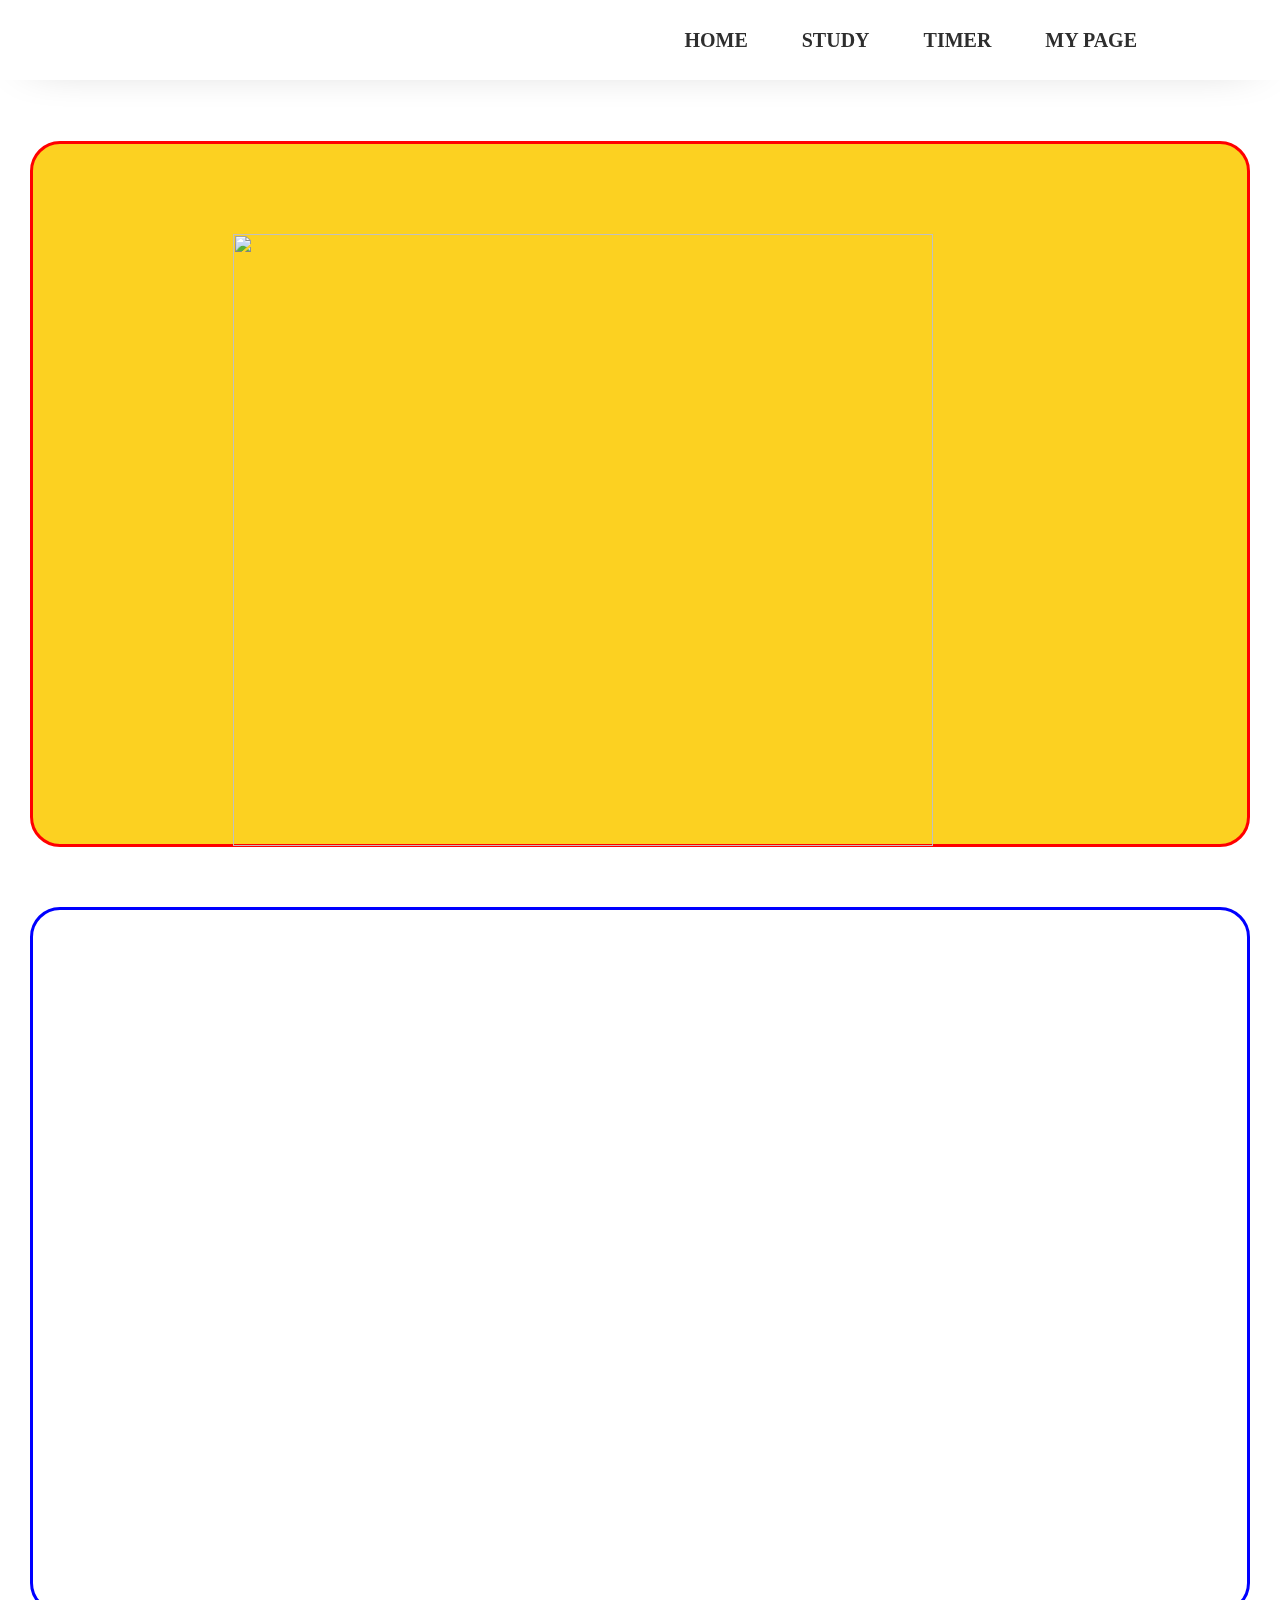
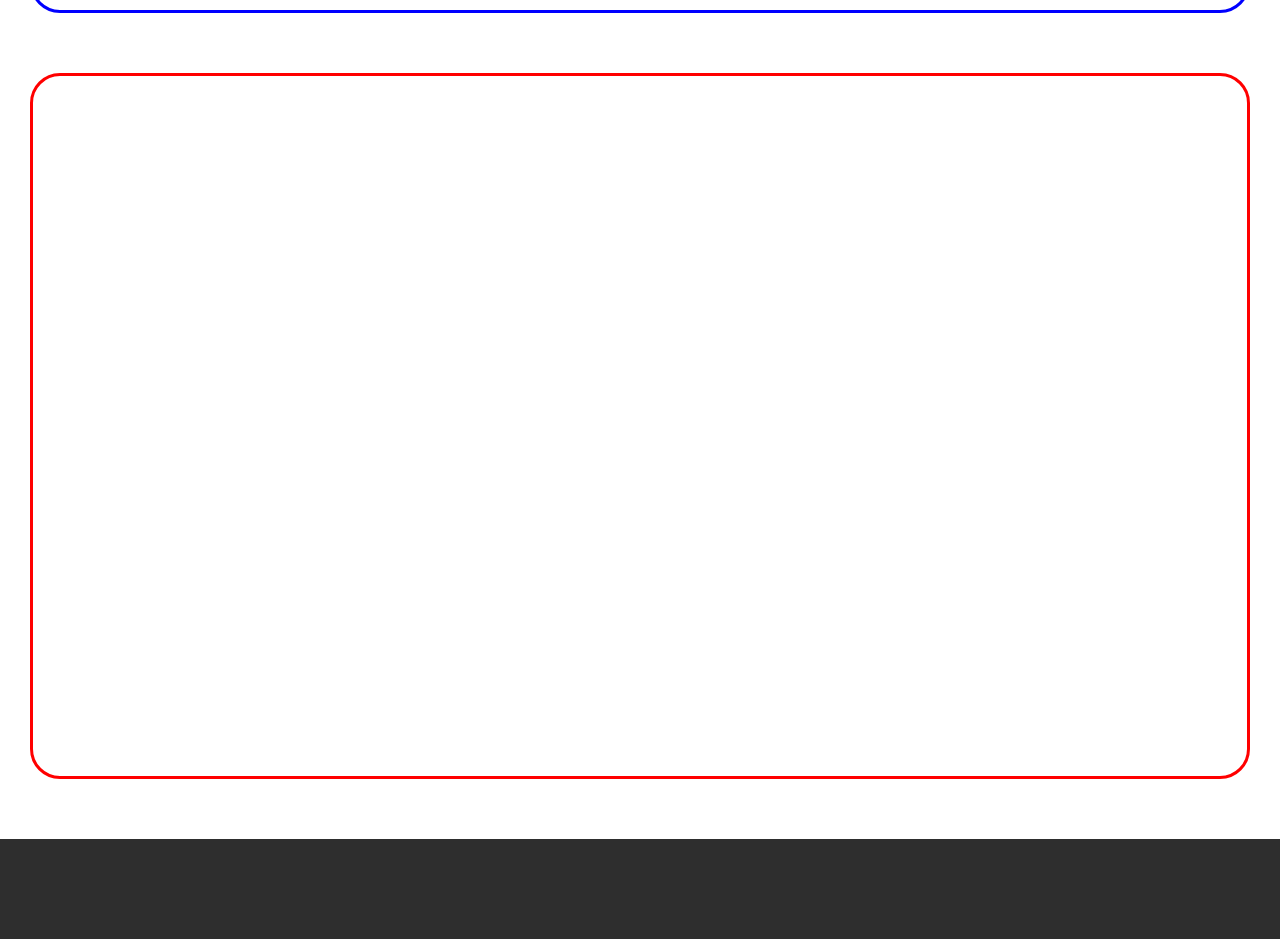
==== index.html @ 6996a871 "voca layout 수정" ====
<!DOCTYPE html>
<html>
<head>
    <title>Swith</title>
    <link rel="stylesheet" href="index.css" type="text/css">
</head>
<body>
    <div id="conteiner">
        <header style="z-index: 3;">
            <a href="index.html"><div id="logo"></div></a>
            <ul class="nav">
                <li><a href="Login.html">MY PAGE</a></li>
                <li><a href="">TIMER</a></li>
                <li><a href="">STUDY</a></li>
                <li><a href="">HOME</a></li>
            </ul>
        </header>
        <div id="main">
            <div class="main_center" style="position: relative; z-index: 1;">

                <div class="card_image">
                    <img src="image/computer.png" style="position: relative; z-index: 2; width: 700px; height: 612px; margin-left: 200px; margin-top: 90px;"/>

                <h1 class ="ment"> STUDY<br/></h1>
                <h1 class ="ment">WITH<br/></h1>
                <h1 class ="ment">ME<br/></h1>
                </div>
            </div>
            <div class="study_img">
            </div>
            <div class="timer_img">
            </div>
        </div>
    </div>
    <footer>
    </footer>
</body>
</html>
---- index.css ----
header {
        position: fixed;
        box-shadow: 2px 2px 50px -30px gray;
        top: 0;
        left: 0;
        right: 0;
        height: 80px;
        padding: 1rem;
        color: white;
        background: white;
        font-weight: bold;
        display: flex;
        justify-content: space-between;
        align-items: center;
    }
    #logo {
        margin: 0 auto;
        margin-left: 190px;
        height: 44px;
        width: 159px;
        background-image: url("image/logo.png");
    }
    ul{
        margin-right: 100px;
    }
    .ment{
        color: #ffffff;
        float: right;
        font-size: 130px;
        margin-right: 290px;
        margin-top: 110px;
        text-align: left;
        line-height: 130px; 
    }
    #main {
        padding-right : 30px;
        padding-left: 30px;
        margin: 0px auto;
        width: 100%;
        height: 100%;
        padding-top: 3rem;
    }

    .main_center {
        padding: 0px;
        margin: 0px;
        margin-bottom: 60px;
        border: 3px solid red;
        height: 706px;
        border-radius: 30px;
        background-color:#fcd121;
        margin-top: 10px;
    }

    li {
        list-style: none;
        margin: auto;
        float: right;
        text-align: center;
        margin-right: 27px;
        margin-left: 27px;
        font-size: 20px;
    }

    a:link {
        color :#2E2E2E;
        text-decoration: none;
    }

    a:visited {
        color :#2E2E2E;
        text-decoration: none;
    }

    a:hover {
        color :#848484;
        text-decoration: none;
    }

    a:active {
        color :#848484;
        text-decoration: none;
    }

    .study_img{
        padding: 0px;
        margin: 0px;
        margin-bottom: 60px;
        border: 3px solid blue;
        height: 706px;
        border-radius: 30px;
    }

    .timer_img{
        padding: 0px;
        margin: 0px;
        margin-bottom: 60px;
        border: 3px solid red;
        height: 706px;
        border-radius: 30px;
    }

    h1,p {
      margin: 0;
    }

    body {
        padding-top: 83px;
        margin-top: 133px;
        margin: 0px;
        background: #ffffff;
    }

    body,html {
        height: 100%;
    }

    * {
        box-sizing: border-box;
    }
    footer{
        height: 100px;
        background: #2E2E2E;
        }
    /* 화면 너비 0 ~ 1200px */
    @media (max-width: 1220px){
    }
    /* 화면 너비 0 ~ 768px */
    @media (max-width: 768px){
    }
    /* 화면 너비 0 ~ 480px */
    @media (max-width: 480px){
    header {height: 133px;}
    }
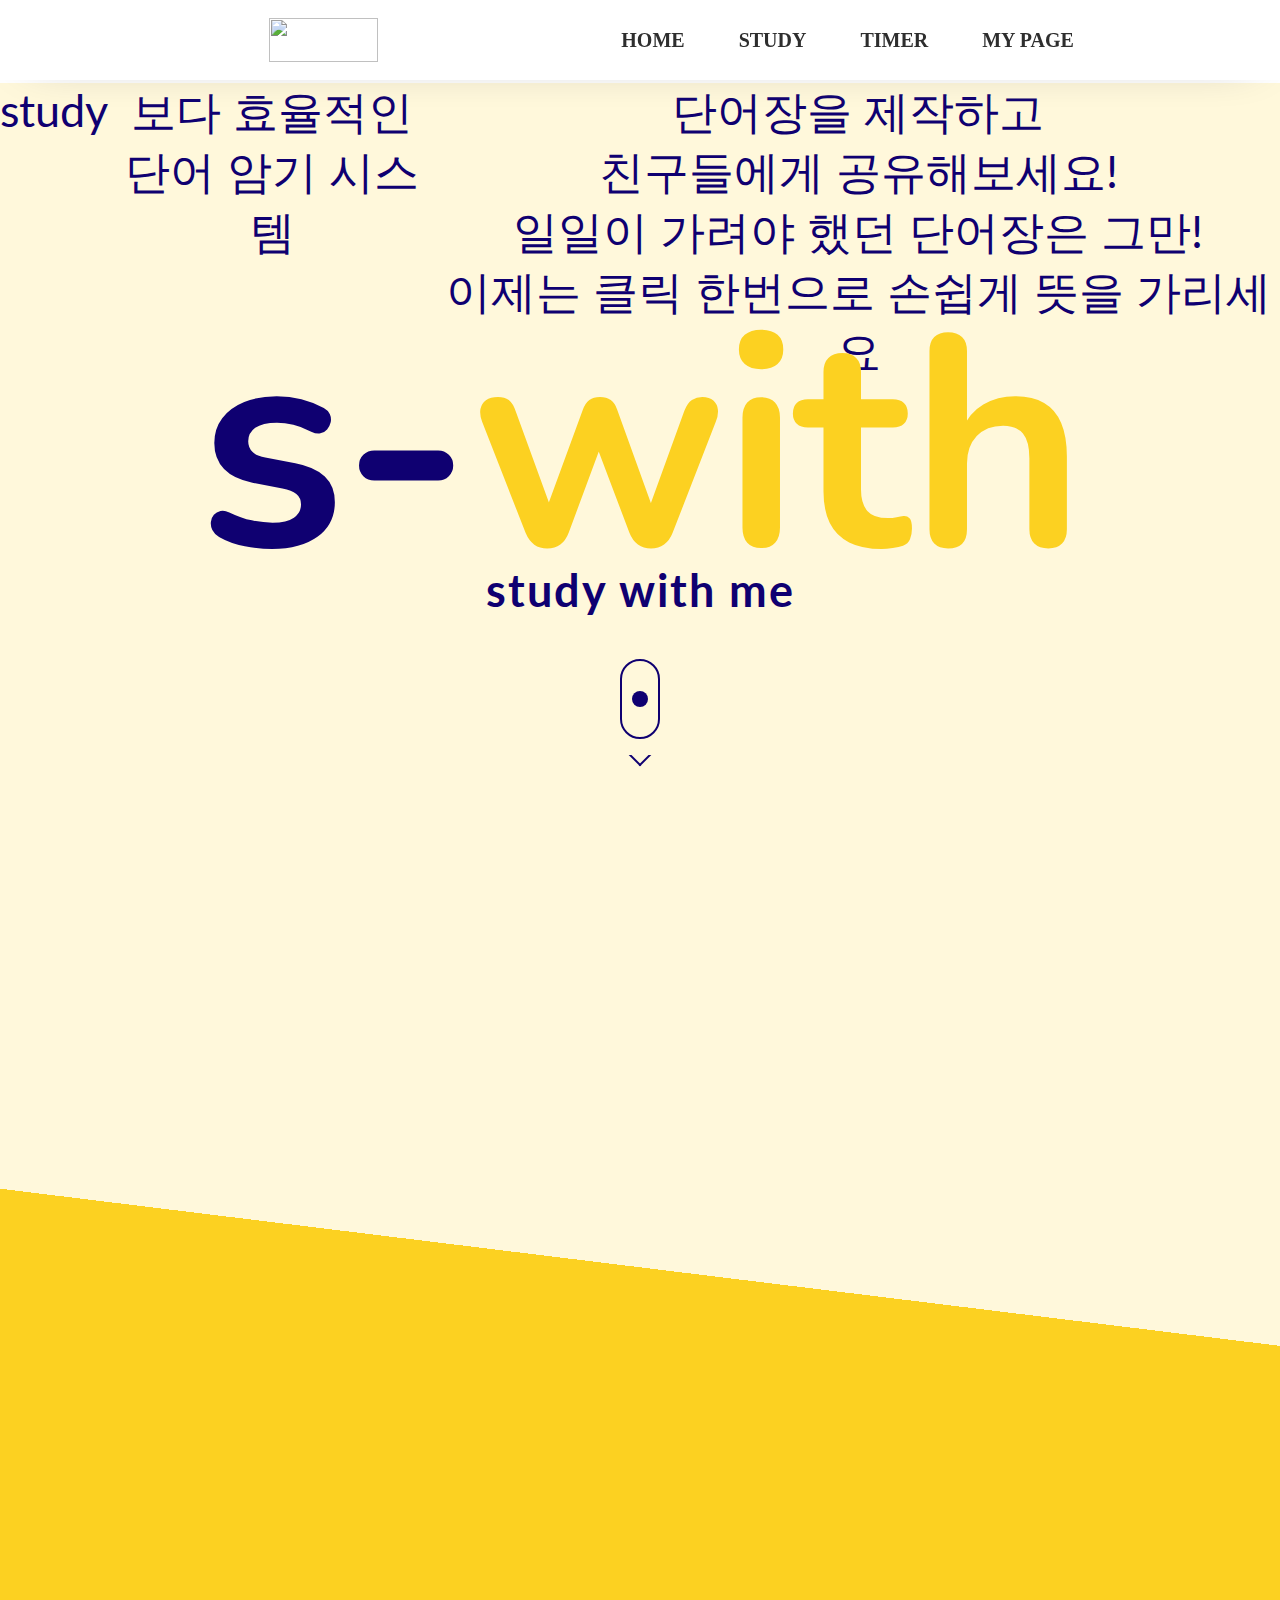
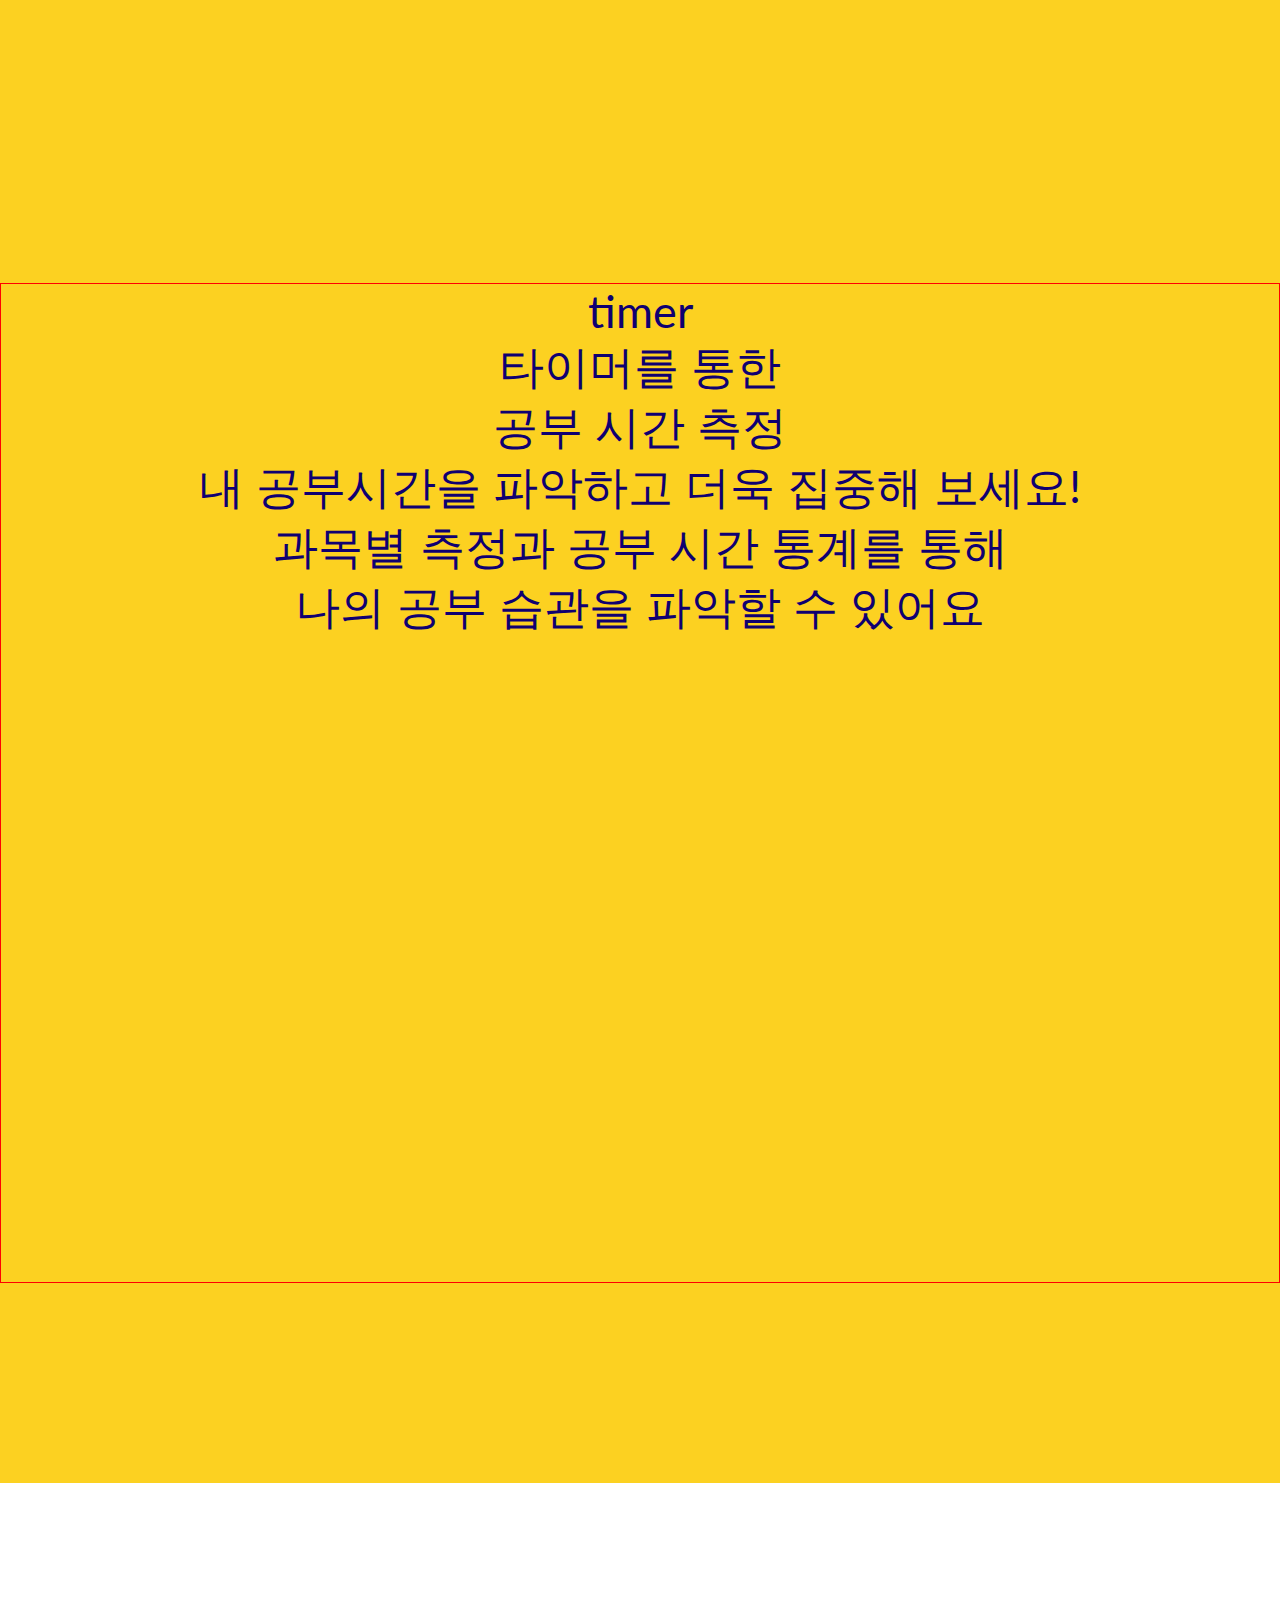
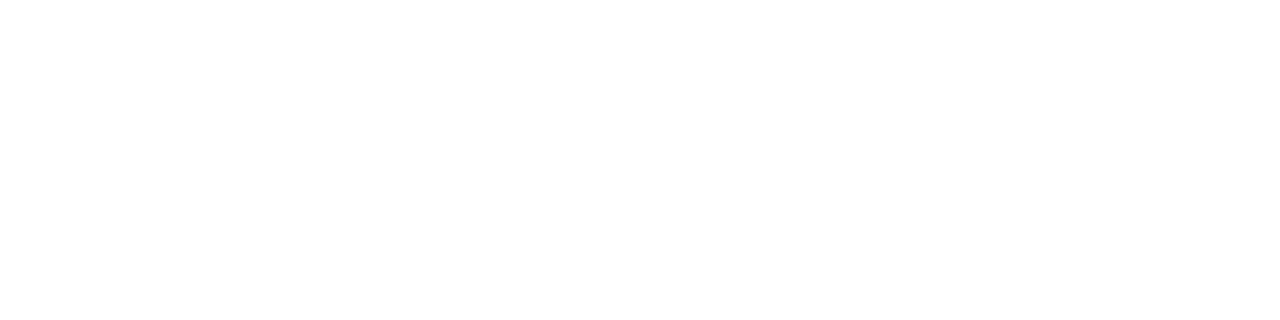
==== commit 68d5d5fc: "Update index.html" ====
--- a/index.html
+++ b/index.html
@@ -1,38 +1,83 @@
 <!DOCTYPE html>
 <html>
+
 <head>
     <title>Swith</title>
+    <script src="index.js"></script>
+
     <link rel="stylesheet" href="index.css" type="text/css">
+    <link rel="preconnect" href="https://fonts.gstatic.com">
+    <link href="https://fonts.googleapis.com/css2?family=Lato:wght@700&display=swap" rel="stylesheet">
+    <link href="https://fonts.googleapis.com/css2?family=Concert+One&display=swap" rel="stylesheet">
+    <link href="https://fonts.googleapis.com/css2?family=Fredoka+One&display=swap" rel="stylesheet">
+    <link href="https://fonts.googleapis.com/css2?family=Nunito:wght@900&display=swap" rel="stylesheet">
+    <link href="https://cdn.rawgit.com/moonspam/NanumSquare/master/nanumsquare.css" rel="stylesheet">
+    <link href="https://unpkg.com/aos@2.3.1/dist/aos.css" rel="stylesheet">
 </head>
+
 <body>
-    <div id="conteiner">
+    <script src="https://unpkg.com/aos@2.3.1/dist/aos.js"></script>
+    <script>AOS.init();</script>
+    <main>
         <header style="z-index: 3;">
-            <a href="index.html"><div id="logo"></div></a>
-            <ul class="nav">
-                <li><a href="Login.html">MY PAGE</a></li>
-                <li><a href="">TIMER</a></li>
-                <li><a href="">STUDY</a></li>
-                <li><a href="">HOME</a></li>
-            </ul>
+            <a href="index.html">
+                <div id="logo" style="max-width: 1200px;"> 
+                <img src="image/logo.png" style=" height: 44px; width: 109px;">
+                </div>
+                <nav>
+                    <ul>
+                        <li class="highlight"><a href="Login.html">MY PAGE</a></li>
+                        <li class="highlight"><a href="timer.html">TIMER</a></li>
+                        <li class="highlight"><a href="Vocabulary.html">STUDY</a></li>
+                        <li class="highlight"><a href="Index.html">HOME</a></li>
+                    </ul>
+                </nav>
         </header>
-        <div id="main">
-            <div class="main_center" style="position: relative; z-index: 1;">
+        <section>
+            <div class="container">
+                <div class="ment" style="position: absolute;"> 
+                    <h1 class="cssanimation sequence leFlyInBottom">
+                        s-</h1>
+                    <h2 class="cssanimation sequence leFlyInBottom" style="color: #fcd121;">with</h2>
+                    <h3 class="cssanimation sequence leFlyInBottom">study with me</h3>
+                </div>
+                <svg class="pulse" viewBox="0 0 1024 1024" version="1.1" xmlns="http://www.w3.org/2000/svg" xmlns:xlink="http://www.w3.org/1999/xlink">
+                    <circle id="Oval" cx="512" cy="512" r="512"></circle>
+                    <circle id="Oval" cx="512" cy="512" r="512"></circle>
+                    <circle id="Oval" cx="512" cy="512" r="512"></circle>
+                </svg>
+                <svg class="pulse2" viewBox="0 0 1024 1024" version="1.1" xmlns="http://www.w3.org/2000/svg" xmlns:xlink="http://www.w3.org/1999/xlink">
+                    <circle id="Oval" cx="512" cy="512" r="512"></circle>
+                    <circle id="Oval" cx="512" cy="512" r="512"></circle>
+                    <circle id="Oval" cx="512" cy="512" r="512"></circle>
+                </svg>
+                <a href="#study" class="scroll-down">
+                    <div class="mouse">
+                        <span></span>
+                    </div>
+                    <div class="arrow">
+                        <span></span>
+                    </div>
+                </a>
+                <p id="study">study</p>
+                <div id="stduy_image">
+                    <img src="">
+                </div>
+                <p id="studyment">보다 효율적인<br>단어 암기 시스템</p>
+                <p id="studyment2">단어장을 제작하고<br> 친구들에게 공유해보세요!<br>일일이 가려야 했던 단어장은 그만!<br> 이제는 클릭 한번으로 손쉽게 뜻을 가리세요</p>
+            </div>
+            <div id="container2" style="position: relative;">
+                <p id="timer">timer</p>
+                <p id="timerment">타이머를 통한<br>공부 시간 측정</p>
+                <p id="timerment2">내 공부시간을 파악하고 더욱 집중해 보세요!<br>과목별 측정과 공부 시간 통계를 통해<br> 나의 공부 습관을 파악할 수 있어요</p>
+                <svg class="pulse3" viewBox="0 0 1024 1024" version="1.1" xmlns="http://www.w3.org/2000/svg" xmlns:xlink="http://www.w3.org/1999/xlink">
+                    <circle id="Oval" cx="512" cy="512" r="512"></circle>
+                    <circle id="Oval" cx="512" cy="512" r="512"></circle>
+                    <circle id="Oval" cx="512" cy="512" r="512"></circle>
+                </svg>
+            </div>
+        </section>
+    </main>
+</body>
 
-                <div class="card_image">
-                    <img src="image/computer.png" style="position: relative; z-index: 2; width: 700px; height: 612px; margin-left: 200px; margin-top: 90px;"/>
-
-                <h1 class ="ment"> STUDY<br/></h1>
-                <h1 class ="ment">WITH<br/></h1>
-                <h1 class ="ment">ME<br/></h1>
-                </div>
-            </div>
-            <div class="study_img">
-            </div>
-            <div class="timer_img">
-            </div>
-        </div>
-    </div>
-    <footer>
-    </footer>
-</body>
-</html>+</html>
--- a/index.css
+++ b/index.css
@@ -1,134 +1,495 @@
-header {
-        position: fixed;
-        box-shadow: 2px 2px 50px -30px gray;
-        top: 0;
-        left: 0;
-        right: 0;
-        height: 80px;
-        padding: 1rem;
-        color: white;
-        background: white;
-        font-weight: bold;
-        display: flex;
-        justify-content: space-between;
-        align-items: center;
-    }
-    #logo {
-        margin: 0 auto;
-        margin-left: 190px;
-        height: 44px;
-        width: 159px;
-        background-image: url("image/logo.png");
-    }
-    ul{
-        margin-right: 100px;
-    }
-    .ment{
-        color: #ffffff;
-        float: right;
-        font-size: 130px;
-        margin-right: 290px;
-        margin-top: 110px;
-        text-align: left;
-        line-height: 130px; 
-    }
-    #main {
-        padding-right : 30px;
-        padding-left: 30px;
-        margin: 0px auto;
-        width: 100%;
-        height: 100%;
-        padding-top: 3rem;
-    }
-
-    .main_center {
-        padding: 0px;
-        margin: 0px;
-        margin-bottom: 60px;
-        border: 3px solid red;
-        height: 706px;
-        border-radius: 30px;
-        background-color:#fcd121;
-        margin-top: 10px;
-    }
-
-    li {
-        list-style: none;
-        margin: auto;
-        float: right;
-        text-align: center;
-        margin-right: 27px;
-        margin-left: 27px;
-        font-size: 20px;
-    }
-
-    a:link {
-        color :#2E2E2E;
-        text-decoration: none;
-    }
-
-    a:visited {
-        color :#2E2E2E;
-        text-decoration: none;
-    }
-
-    a:hover {
-        color :#848484;
-        text-decoration: none;
-    }
-
-    a:active {
-        color :#848484;
-        text-decoration: none;
-    }
-
-    .study_img{
-        padding: 0px;
-        margin: 0px;
-        margin-bottom: 60px;
-        border: 3px solid blue;
-        height: 706px;
-        border-radius: 30px;
-    }
-
-    .timer_img{
-        padding: 0px;
-        margin: 0px;
-        margin-bottom: 60px;
-        border: 3px solid red;
-        height: 706px;
-        border-radius: 30px;
-    }
-
-    h1,p {
-      margin: 0;
-    }
-
-    body {
-        padding-top: 83px;
-        margin-top: 133px;
-        margin: 0px;
-        background: #ffffff;
-    }
-
-    body,html {
-        height: 100%;
-    }
-
+* {
+    box-sizing: border-box;
+    margin: 0 auto;
+    margin-bottom: 0px;
+  }
+  
+  nav {
+    max-width: 1200px;
+  }
+  
+  header {
+    position: fixed;
+    box-shadow: 2px 2px 50px -30px gray;
+    top: 0;
+    left: 0;
+    right: 0;
+    height: 80px;
+    padding: 1rem;
+    color: white;
+    background: white;
+    font-weight: bold;
+    display: flex;
+    justify-content: space-between;
+    align-items: center;
+  }
+  
+  #logo {
+    margin: 0 auto;
+    margin-left: 190px;
+    height: 44px;
+    width: 159px;
+    background-image: url("image/logo.png");
+  }
+  
+  ul {
+    margin-right: 100px;
+  }
+  
+  #main {
+    margin: 0px auto;
+    width: 100%;
+  }
+  
+  li {
+    list-style: none;
+    margin: auto;
+    float: right;
+    text-align: center;
+    margin-right: 27px;
+    margin-left: 27px;
+    font-size: 20px;
+  }
+  
+  a:link {
+    color: #2E2E2E;
+    text-decoration: none;
+  }
+  
+  a:visited {
+    color: #2E2E2E;
+    text-decoration: none;
+  }
+  
+  li:hover {
+    color: #000000;
+    text-decoration: none;
+    box-shadow: inset 0 -10px 0  #fcd121; 
+  }
+  
+  li:active {
+    color: #000000;
+    text-decoration: none;
+  }
+  
+  body {
+    -ms-overflow-style: none;
+    padding-top: 83px;
+    margin-top: 133px;
+    margin: 0px;
+    background: #ffffff;
+  }
+  
+  ::-webkit-scrollbar {
+    display: none;
+  }
+  
+  .box {
+    -ms-overflow-style: none;
+  }
+  
+  .box::-webkit-scrollbar {
+    display: none;
+  }
+  
+  h1 {
+    display: inline-block;
+    font-family: 'Nunito', sans-serif;
+    font-size: 300px;
+    color: #0f0071;
+    ;
+    margin-top: 250px;
+    line-height: 230px;
+    letter-spacing: -4px;
+  }
+  
+  h2 {
+    display: inline;
+    font-family: 'Nunito', sans-serif;
+    font-size: 300px;
+    color: #0f0071;
+    ;
+    margin-top: 250px;
+    line-height: 230px;
+    letter-spacing: -4px;
+  }
+  
+  h3 {
+    letter-spacing: -4px;
+    font-size: 45px;
+    color: #0f0071;
+    text-align: center;
+    font-family: 'Lato', sans-serif;
+    letter-spacing: 2px;
+  }
+  
+  .cssanimation,
+  .cssanimation span {
+    animation-duration: 1s;
+    animation-fill-mode: both;
+  }
+  
+  .cssanimation span {
+    display: inline-block
+  }
+  
+  .leFlyInBottom span {
+    animation-name: leFlyInBottom
+  }
+  
+  @keyframes leFlyInBottom {
+    0% {
+        transform: translate(0px, 80px);
+        opacity: 0
+    }
+  
+    50% {
+        transform: translate(10px, -50px);
+        animation-timing-function: ease-in-out
+    }
+  }
+  
+  p {
+    font-size: 45px;
+    color: #0f0071;
+    text-align: center;
+    font-family: 'Lato', sans-serif;
+  }
+  
+  section {
+    height: 3000px;
+    background: linear-gradient(-173deg, #fff8db, #fff8db 40%, #fcd121 40%, #fcd121);
+  }
+  
+  .container {
+    overflow-x: hidden;
+    position: relative;
+    z-index: 0;
+    display: flex;
+    justify-content: center;
+    min-height: 200vh;
+  }
+  
+  .pulse {
+    z-index: -1;
+    position: absolute;
+    top: 0%;
+    right: 0%;
+    float: right;
+    transform: translate(45%, -40%);
+    max-width: 50rem;
+  }
+  
+  .pulse2 {
+    z-index: -1;
+    position: absolute;
+    top: 0%;
+    left: 0%;
+    transform: translate(-30%, 70%);
+    max-width: 55rem;
+  }
+  
+  circle {
+    fill: #fcd121;
+    transform: scale(0);
+    opacity: 0;
+    transform-origin: 50% 50%;
+    animation: pulse 3s cubic-bezier(.5, .5, 0, 1);
+    animation-iteration-count: infinite;
+  }
+  
+  circle:nth-child(2) {
+    fill: #0f0071;
+    animation: pulse 3s 0.75s cubic-bezier(.5, .5, 0, 1);
+    animation-iteration-count: infinite;
+  }
+  
+  circle:nth-child(3) {
+    fill: #fff8db;
+    animation: pulse 3s 1.5s cubic-bezier(.5, .5, 0, 1);
+    animation-iteration-count: infinite;
+  }
+  
+  .pulse2 circle {
+    fill: #0f0071;
+    transform: scale(0);
+    opacity: 0;
+    transform-origin: 50% 50%;
+    animation: pulse 3s cubic-bezier(.5, .5, 0, 1);
+    animation-iteration-count: infinite;
+  }
+  
+  .pulse2 circle:nth-child(2) {
+    fill: #fff8db;
+    animation: pulse 3s 0.75s cubic-bezier(.5, .5, 0, 1);
+    animation-iteration-count: infinite;
+  }
+  
+  .pulse2 circle:nth-child(3) {
+    fill: #fcd121;
+    animation: pulse 3s 1.5s cubic-bezier(.5, .5, 0, 1);
+    animation-iteration-count: infinite;
+  }
+  
+  .container2 {
+    background: linear-gradient(-173deg, #fff8db, #fff8db 40%, #fcd121 40%, #fcd121);
+  }
+  
+  @keyframes pulse {
+  
+    25% {
+        opacity: 0.8;
+    }
+  
+    100% {
+        transform: scale(1);
+    }
+  
+  }
+  
+  .scroll-down {
+    position: absolute;
+    bottom: 5rem;
+    transform: translateX(-10%);
+    transform: translateY(-1000%);
+    flex-direction: column;
+    align-items: center;
+  }
+  
+  .mouse {
+    width: 2.5rem;
+    height: 5rem;
+    border: 2px solid #0f0071;
+    border-radius: 2rem;
+    margin-bottom: .5rem;
+    display: flex;
+  }
+  
+  .mouse span {
+    width: 1rem;
+    height: 1rem;
+    background-color: #0f0071;
+    display: block;
+    border-radius: 50%;
+    margin: auto;
+    animation: move-wheel 1s linear infinite;
+  }
+  
+  .arrow span {
+    display: block;
+    width: 1rem;
+    height: 1rem;
+    border: 2px solid transparent;
+    border-right: 2px solid #0f0071;
+    border-right-color: #0f0071;
+    border-bottom-color: #0f0071;
+    transform: rotate(45deg);
+    animation: arrow-down 1s alternate infinite;
+  }
+  
+  @keyframes move-wheel {
+    0% {
+        opacity: 0;
+        transform: translateY(-1rem);
+    }
+  
+    100% {
+        opacity: 1;
+        transform: translateY(1rem);
+    }
+  }
+  
+  @keyframes arrow-down {
+    0% {
+        opacity: 0;
+        transform: translateY(-1rem);
+    }
+  
+    25% {
+        opacity: .25;
+    }
+  
+    50% {
+        opacity: .5;
+    }
+  
+    75% {
+        opacity: .75;
+    }
+  
+    100% {
+        opacity: 1;
+    }
+  }
+  
+  #container2 {
+    border: 1px solid red;
+    width: 100%;
+    height: 1000px;
+  }
+  
+  /* 화면 너비 0 ~ 1200px */
+  @media (max-width: 1220px) {
     * {
         box-sizing: border-box;
-    }
-    footer{
-        height: 100px;
-        background: #2E2E2E;
-        }
-    /* 화면 너비 0 ~ 1200px */
-    @media (max-width: 1220px){
-    }
-    /* 화면 너비 0 ~ 768px */
-    @media (max-width: 768px){
-    }
-    /* 화면 너비 0 ~ 480px */
-    @media (max-width: 480px){
-    header {height: 133px;}
-    }+        margin: 0 auto;
+        margin-bottom: 0px;
+        max-width: 1200px;
+    }
+  
+    li {
+        font-size: 14px;
+    }
+  
+    .scroll-down {
+        position: absolute;
+        bottom: 5rem;
+        transform: translateX(-10%);
+        transform: translateY(-900%);
+        flex-direction: column;
+        align-items: center;
+    }
+  
+    .mouse {
+        width: 2.5rem;
+        height: 5rem;
+        border: 2px solid #0f0071;
+        border-radius: 2rem;
+        margin-bottom: .5rem;
+        display: flex;
+    }
+  
+    .mouse span {
+        width: 1rem;
+        height: 1rem;
+        background-color: #0f0071;
+        display: block;
+        border-radius: 50%;
+        margin: auto;
+        animation: move-wheel 1s linear infinite;
+    }
+  
+    .arrow span {
+        display: block;
+        width: 1rem;
+        height: 1rem;
+        border: 2px solid transparent;
+        border-right: 2px solid #0f0071;
+        border-right-color: #0f0071;
+        border-bottom-color: #0f0071;
+        transform: rotate(45deg);
+        animation: arrow-down 1s alternate infinite;
+    }
+  }
+  
+  /* 화면 너비 0 ~ 768px */
+  @media (max-width: 768px) {
+    * {
+        box-sizing: border-box;
+        margin: 0 auto;
+        margin-bottom: 0px;
+        max-width: 750px;
+    }
+  
+    li {
+        font-size: 14px;
+    }
+  
+    .scroll-down {
+        position: absolute;
+        bottom: 5rem;
+        transform: translateX(-10%);
+        transform: translateY(-1500%);
+        flex-direction: column;
+        align-items: center;
+    }
+  
+    .mouse {
+        width: 2.5rem;
+        height: 5rem;
+        border: 2px solid #0f0071;
+        border-radius: 2rem;
+        margin-bottom: .5rem;
+        display: flex;
+    }
+  
+    .mouse span {
+        width: 1rem;
+        height: 1rem;
+        background-color: #0f0071;
+        display: block;
+        border-radius: 50%;
+        margin: auto;
+        animation: move-wheel 1s linear infinite;
+    }
+  
+    .arrow span {
+        display: block;
+        width: 1rem;
+        height: 1rem;
+        border: 2px solid transparent;
+        border-right: 2px solid #0f0071;
+        border-right-color: #0f0071;
+        border-bottom-color: #0f0071;
+        transform: rotate(45deg);
+        animation: arrow-down 1s alternate infinite;
+    }
+  }
+  
+  /* 화면 너비 0 ~ 480px */
+  @media (max-width: 480px) {
+    * {
+        box-sizing: border-box;
+        margin: 0 auto;
+        margin-bottom: 0px;
+        max-width: 40px;
+    }
+  
+    header {
+        height: 133px;
+    }
+  
+    li {
+        font-size: 14px;
+    }
+  
+    .scroll-down {
+        position: absolute;
+        bottom: 5rem;
+        transform: translateX(-10%);
+        transform: translateY(-2000%);
+        flex-direction: column;
+        align-items: center;
+    }
+  
+    .mouse {
+        width: 2.5rem;
+        height: 5rem;
+        border: 2px solid #0f0071;
+        border-radius: 2rem;
+        margin-bottom: .5rem;
+        display: flex;
+    }
+  
+    .mouse span {
+        width: 1rem;
+        height: 1rem;
+        background-color: #0f0071;
+        display: block;
+        border-radius: 50%;
+        margin: auto;
+        animation: move-wheel 1s linear infinite;
+    }
+  
+    .arrow span {
+        display: block;
+        width: 1rem;
+        height: 1rem;
+        border: 2px solid transparent;
+        border-right: 2px solid #0f0071;
+        border-right-color: #0f0071;
+        border-bottom-color: #0f0071;
+        transform: rotate(45deg);
+        animation: arrow-down 1s alternate infinite;
+    }
+  }
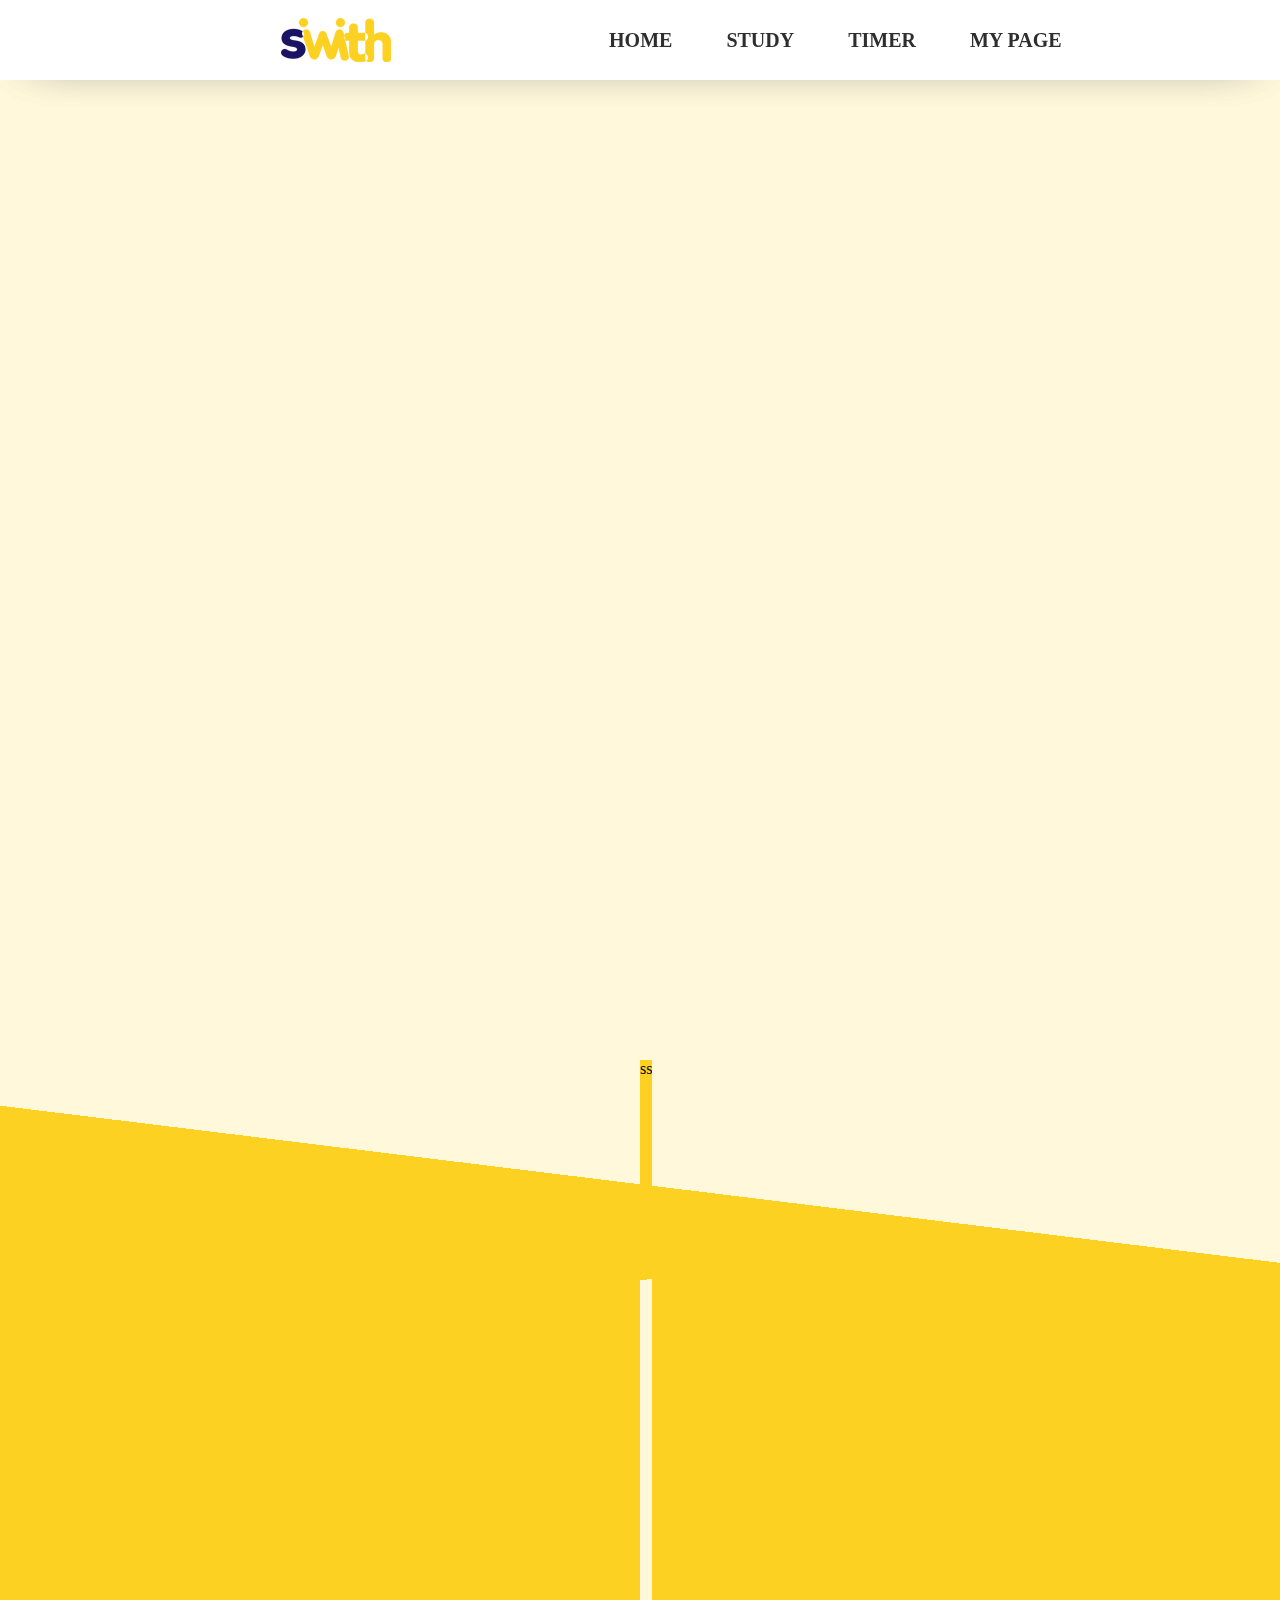
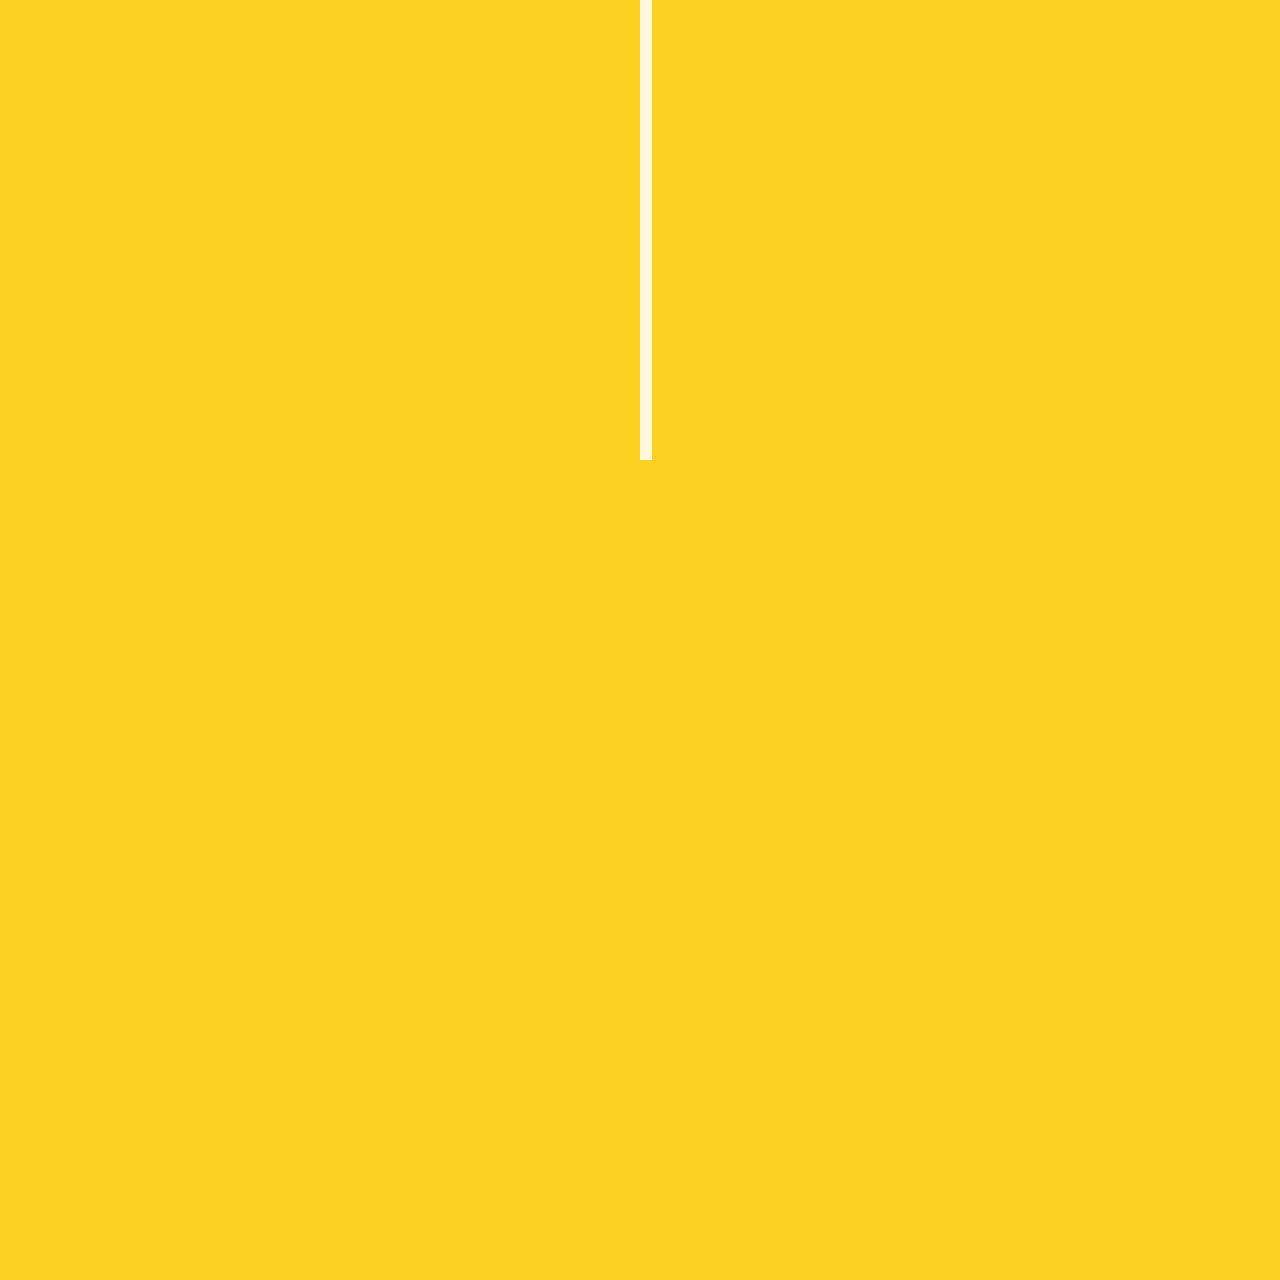
==== commit 7a218e2f: "210422" ====
--- a/index.html
+++ b/index.html
@@ -2,82 +2,116 @@
 <html>
 
 <head>
+    <meta charset="utf-8">
     <title>Swith</title>
     <script src="index.js"></script>
-
     <link rel="stylesheet" href="index.css" type="text/css">
     <link rel="preconnect" href="https://fonts.gstatic.com">
     <link href="https://fonts.googleapis.com/css2?family=Lato:wght@700&display=swap" rel="stylesheet">
     <link href="https://fonts.googleapis.com/css2?family=Concert+One&display=swap" rel="stylesheet">
     <link href="https://fonts.googleapis.com/css2?family=Fredoka+One&display=swap" rel="stylesheet">
     <link href="https://fonts.googleapis.com/css2?family=Nunito:wght@900&display=swap" rel="stylesheet">
-    <link href="https://cdn.rawgit.com/moonspam/NanumSquare/master/nanumsquare.css" rel="stylesheet">
-    <link href="https://unpkg.com/aos@2.3.1/dist/aos.css" rel="stylesheet">
 </head>
 
 <body>
-    <script src="https://unpkg.com/aos@2.3.1/dist/aos.js"></script>
-    <script>AOS.init();</script>
     <main>
         <header style="z-index: 3;">
             <a href="index.html">
-                <div id="logo" style="max-width: 1200px;"> 
-                <img src="image/logo.png" style=" height: 44px; width: 109px;">
+                <div id="logo" style="max-width: 1200px;">
+                    <img src="image/logo.png">
                 </div>
-                <nav>
-                    <ul>
-                        <li class="highlight"><a href="Login.html">MY PAGE</a></li>
-                        <li class="highlight"><a href="timer.html">TIMER</a></li>
-                        <li class="highlight"><a href="Vocabulary.html">STUDY</a></li>
-                        <li class="highlight"><a href="Index.html">HOME</a></li>
-                    </ul>
-                </nav>
+            </a>
+            <nav>
+                <ul>
+                    <li class="highlight"><a href="Login.html">MY PAGE</a></li>
+                    <li class="highlight"><a href="timer.html">TIMER</a></li>
+                    <li class="highlight"><a href="Vocabulary.html">STUDY</a></li>
+                    <li class="highlight"><a href="index.html">HOME</a></li>
+                </ul>
+            </nav>
         </header>
-        <section>
+        <section style="position: relative;">
             <div class="container">
-                <div class="ment" style="position: absolute;"> 
-                    <h1 class="cssanimation sequence leFlyInBottom">
-                        s-</h1>
-                    <h2 class="cssanimation sequence leFlyInBottom" style="color: #fcd121;">with</h2>
-                    <h3 class="cssanimation sequence leFlyInBottom">study with me</h3>
-                </div>
-                <svg class="pulse" viewBox="0 0 1024 1024" version="1.1" xmlns="http://www.w3.org/2000/svg" xmlns:xlink="http://www.w3.org/1999/xlink">
-                    <circle id="Oval" cx="512" cy="512" r="512"></circle>
-                    <circle id="Oval" cx="512" cy="512" r="512"></circle>
-                    <circle id="Oval" cx="512" cy="512" r="512"></circle>
-                </svg>
-                <svg class="pulse2" viewBox="0 0 1024 1024" version="1.1" xmlns="http://www.w3.org/2000/svg" xmlns:xlink="http://www.w3.org/1999/xlink">
-                    <circle id="Oval" cx="512" cy="512" r="512"></circle>
-                    <circle id="Oval" cx="512" cy="512" r="512"></circle>
-                    <circle id="Oval" cx="512" cy="512" r="512"></circle>
-                </svg>
-                <a href="#study" class="scroll-down">
-                    <div class="mouse">
-                        <span></span>
-                    </div>
-                    <div class="arrow">
-                        <span></span>
-                    </div>
-                </a>
-                <p id="study">study</p>
-                <div id="stduy_image">
-                    <img src="">
-                </div>
-                <p id="studyment">보다 효율적인<br>단어 암기 시스템</p>
-                <p id="studyment2">단어장을 제작하고<br> 친구들에게 공유해보세요!<br>일일이 가려야 했던 단어장은 그만!<br> 이제는 클릭 한번으로 손쉽게 뜻을 가리세요</p>
-            </div>
-            <div id="container2" style="position: relative;">
-                <p id="timer">timer</p>
-                <p id="timerment">타이머를 통한<br>공부 시간 측정</p>
-                <p id="timerment2">내 공부시간을 파악하고 더욱 집중해 보세요!<br>과목별 측정과 공부 시간 통계를 통해<br> 나의 공부 습관을 파악할 수 있어요</p>
-                <svg class="pulse3" viewBox="0 0 1024 1024" version="1.1" xmlns="http://www.w3.org/2000/svg" xmlns:xlink="http://www.w3.org/1999/xlink">
-                    <circle id="Oval" cx="512" cy="512" r="512"></circle>
-                    <circle id="Oval" cx="512" cy="512" r="512"></circle>
-                    <circle id="Oval" cx="512" cy="512" r="512"></circle>
-                </svg>
-            </div>
-        </section>
-    </main>
-</body>
+                <div class="ment">
+                    <link href="https://cdn.rawgit.com/moonspam/NanumSquare/master/nanumsquare.css" rel="stylesheet">
+                    <link href="https://unpkg.com/aos@2.3.1/dist/aos.css" rel="stylesheet">
+                    </head>
+
+                    <body>
+                        <script src="https://unpkg.com/aos@2.3.1/dist/aos.js"></script>
+                        <script>AOS.init();</script>
+                        <main>
+                            <header style="z-index: 3;">
+                                <a href="index.html">
+                                    <div id="logo" style="max-width: 1200px;">
+                                        <img src="image/logo.png" style=" height: 44px; width: 109px;">
+                                    </div>
+                                    <nav>
+                                        <ul>
+                                            <li class="highlight"><a href="Login.html">MY PAGE</a></li>
+                                            <li class="highlight"><a href="timer.html">TIMER</a></li>
+                                            <li class="highlight"><a href="Vocabulary.html">STUDY</a></li>
+                                            <li class="highlight"><a href="Index.html">HOME</a></li>
+                                        </ul>
+                                    </nav>
+                            </header>
+                            <section>
+                                <div class="container">
+                                    <div class="ment" style="position: absolute;">
+                                        <h1 class="cssanimation sequence leFlyInBottom">
+                                            s-</h1>
+                                        <h2 class="cssanimation sequence leFlyInBottom" style="color: #fcd121;">with
+                                        </h2>
+                                        <h3 class="cssanimation sequence leFlyInBottom">study with me</h3>
+                                    </div>
+                                    <svg class="pulse" viewBox="0 0 1024 1024" version="1.1"
+                                        xmlns="http://www.w3.org/2000/svg" xmlns:xlink="http://www.w3.org/1999/xlink">
+                                        <circle id="Oval" cx="512" cy="512" r="512"></circle>
+                                        <circle id="Oval" cx="512" cy="512" r="512"></circle>
+                                        <circle id="Oval" cx="512" cy="512" r="512"></circle>
+                                    </svg>
+                                    <svg class="pulse2" viewBox="0 0 1024 1024" version="1.1"
+                                        xmlns="http://www.w3.org/2000/svg" xmlns:xlink="http://www.w3.org/1999/xlink">
+                                        <circle id="Oval" cx="512" cy="512" r="512"></circle>
+                                        <circle id="Oval" cx="512" cy="512" r="512"></circle>
+                                        <circle id="Oval" cx="512" cy="512" r="512"></circle>
+                                    </svg>
+                                    <a href="#container2" class="scroll-down">
+                                        <a href="#study" class="scroll-down">
+                                            <div class="mouse">
+                                                <span></span>
+                                            </div>
+                                            <div class="arrow">
+                                                <span></span>
+                                            </div>
+                                        </a>
+                                </div>
+                                <div id="container2" style="position: absolute ; top: 35%;">
+                                    ss
+                                    <p id="study">study</p>
+                                    <div id="stduy_image">
+                                        <img src="">
+                                    </div>
+                                    <p id="studyment">보다 효율적인<br>단어 암기 시스템</p>
+                                    <p id="studyment2">단어장을 제작하고<br> 친구들에게 공유해보세요!<br>일일이 가려야 했던 단어장은 그만!<br> 이제는 클릭
+                                        한번으로 손쉽게 뜻을 가리세요</p>
+                                </div>
+                                <div id="container2" style="position: relative;">
+                                    <p id="timer">timer</p>
+                                    <p id="timerment">타이머를 통한<br>공부 시간 측정</p>
+                                    <p id="timerment2">내 공부시간을 파악하고 더욱 집중해 보세요!<br>과목별 측정과 공부 시간 통계를 통해<br> 나의 공부 습관을
+                                        파악할 수 있어요</p>
+                                    <svg class="pulse3" viewBox="0 0 1024 1024" version="1.1"
+                                        xmlns="http://www.w3.org/2000/svg" xmlns:xlink="http://www.w3.org/1999/xlink">
+                                        <circle id="Oval" cx="512" cy="512" r="512"></circle>
+                                        <circle id="Oval" cx="512" cy="512" r="512"></circle>
+                                        <circle id="Oval" cx="512" cy="512" r="512"></circle>
+                                    </svg>
+                                </div>
+                            </section>
+                        </main>
+                    </body>
 
 </html>
+
+</html>--- a/index.css
+++ b/index.css
@@ -1,7 +1,28 @@
+@import url(//fonts.googleapis.com/earlyaccess/notosanskr.css);
+@font-face {
+  font-family: 'GmarketSansMedium';
+  src: url('https://cdn.jsdelivr.net/gh/projectnoonnu/noonfonts_2001@1.1/GmarketSansMedium.woff') format('woff');
+  font-weight: normal;
+  font-style: normal;
+}
+@font-face {
+  font-family: 'ImcreSoojin';
+  src: url('https://cdn.jsdelivr.net/gh/projectnoonnu/noonfonts_20-04@2.3/ImcreSoojin.woff') format('woff');
+  font-weight: normal;
+  font-style: normal;
+}
+@font-face {
+  font-family: 'LotteMartDream';
+  font-style: normal;
+  font-weight: 300;
+  src: url('//cdn.jsdelivr.net/korean-webfonts/1/corps/lottemart/LotteMartDream/LotteMartDreamLight.woff2') format('woff2'), url('//cdn.jsdelivr.net/korean-webfonts/1/corps/lottemart/LotteMartDream/LotteMartDreamLight.woff') format('woff');
+}
+.lottemartdream * {
+ font-family: 'LotteMartDream', sans-serif;
+}
 * {
     box-sizing: border-box;
     margin: 0 auto;
-    margin-bottom: 0px;
   }
   
   nav {
@@ -28,8 +49,7 @@
     margin: 0 auto;
     margin-left: 190px;
     height: 44px;
-    width: 159px;
-    background-image: url("image/logo.png");
+    width: 110px;
   }
   
   ul {
@@ -74,8 +94,8 @@
   
   body {
     -ms-overflow-style: none;
-    padding-top: 83px;
-    margin-top: 133px;
+    padding-top: 80px;
+    margin-top: 130px;
     margin: 0px;
     background: #ffffff;
   }
@@ -97,7 +117,6 @@
     font-family: 'Nunito', sans-serif;
     font-size: 300px;
     color: #0f0071;
-    ;
     margin-top: 250px;
     line-height: 230px;
     letter-spacing: -4px;
@@ -108,7 +127,6 @@
     font-family: 'Nunito', sans-serif;
     font-size: 300px;
     color: #0f0071;
-    ;
     margin-top: 250px;
     line-height: 230px;
     letter-spacing: -4px;
@@ -155,12 +173,10 @@
     text-align: center;
     font-family: 'Lato', sans-serif;
   }
-  
   section {
-    height: 3000px;
+    height: 2800px;
     background: linear-gradient(-173deg, #fff8db, #fff8db 40%, #fcd121 40%, #fcd121);
   }
-  
   .container {
     overflow-x: hidden;
     position: relative;
@@ -169,9 +185,8 @@
     justify-content: center;
     min-height: 200vh;
   }
-  
+
   .pulse {
-    z-index: -1;
     position: absolute;
     top: 0%;
     right: 0%;
@@ -181,11 +196,19 @@
   }
   
   .pulse2 {
-    z-index: -1;
     position: absolute;
     top: 0%;
     left: 0%;
     transform: translate(-30%, 70%);
+    max-width: 55rem;
+  }
+  
+  .pulse3 {
+    overflow-x: hidden;
+    position: absolute;
+    top: 0%;
+    left: 0%;
+    transform: translate(167%, 60%);
     max-width: 55rem;
   }
   
@@ -231,8 +254,98 @@
     animation-iteration-count: infinite;
   }
   
-  .container2 {
-    background: linear-gradient(-173deg, #fff8db, #fff8db 40%, #fcd121 40%, #fcd121);
+  #container2 {
+    background: linear-gradient(173deg, #fcd121, #fcd121 22%, #fff8db 22%, #fff8db);
+  }
+   
+  #container2 {
+    overflow-y: hidden;
+    overflow-x: hidden;
+    height: 1000px;
+  }
+  @mixin center-v () {
+    position: fixed;
+    top: 0;
+    bottom: 0;
+    margin: auto;
+  }
+  #study {
+    float: right;
+    font-size: 150px;
+    position: absolute;
+    top: 1010px;
+    right: 30px;
+    transform: rotate(6.5deg);
+    font-family: 'Nunito', sans-serif;
+    color: #fcd121;
+  }
+  study--primary {
+      @include center-v;
+      right: 20px;
+    }
+  #timer {
+    float: left;
+    font-size: 150px;
+    position: absolute;
+    top: 90px;
+    left: 30px;
+    transform: rotate(-6.5deg);
+    font-family: 'Nunito', sans-serif;
+    color: #fff8db;
+  }
+  #studyment {
+    float: right;
+    font-size: 60px;
+    position: absolute;
+    color: white;
+    top: 1410px;
+    right: 80px;
+    line-height: 70px;
+    text-align: right;
+    font-weight: 700;
+    font-family: 'LotteMartDream', sans-serif;
+    /*font-family: 'ImcreSoojin';
+    font-family: 'NanumSquare', sans-serif !important;*/
+  }
+  #studyment2 {
+    float: right;
+    font-size: 25px;
+    position: absolute;
+    color: white;
+    bottom: 200px;
+    right: 80px;
+    line-height: 40px;
+    text-align: right;
+    font-family: 'LotteMartDream', sans-serif;
+    /*font-family: 'ImcreSoojin';
+    font-family: 'NanumSquare', sans-serif !important;*/
+  }
+  #timerment {
+    float: left;
+    font-size: 60px;
+    position: absolute;
+    color: #0f0071;
+    top: 450px;
+    left: 60px;
+    line-height: 70px;
+    text-align: left;
+    font-weight: 700;
+    font-family: 'LotteMartDream', sans-serif;
+    /*font-family: 'ImcreSoojin';
+    font-family: 'NanumSquare', sans-serif !important;*/
+  }
+  #timerment2 {
+    float: left;
+    font-size: 25px;
+    position: absolute;
+    color: #0f0071;
+    top: 610px;
+    left: 60px;
+    line-height: 40px;
+    text-align: left;
+    font-family: 'LotteMartDream', sans-serif;
+    /*font-family: 'ImcreSoojin';
+    font-family: 'NanumSquare', sans-serif !important;*/
   }
   
   @keyframes pulse {
@@ -257,7 +370,7 @@
   }
   
   .mouse {
-    width: 2.5rem;
+    width: 3.0rem;
     height: 5rem;
     border: 2px solid #0f0071;
     border-radius: 2rem;
@@ -284,7 +397,7 @@
     border-right-color: #0f0071;
     border-bottom-color: #0f0071;
     transform: rotate(45deg);
-    animation: arrow-down 1s alternate infinite;
+    animation: arrow-down 2s alternate infinite;
   }
   
   @keyframes move-wheel {
@@ -321,13 +434,435 @@
         opacity: 1;
     }
   }
-  
+ 
+
+  @media (min-width:2000px){
+    * {
+      box-sizing: border-box;
+      margin: 0 auto;
+      margin-bottom: 0px;
+    }
+    
+    nav {
+      max-width: 1200px;
+    }
+    
+    header {
+      position: fixed;
+      box-shadow: 2px 2px 50px -30px gray;
+      top: 0;
+      left: 0;
+      right: 0;
+      height: 80px;
+      padding: 1rem;
+      color: white;
+      background: white;
+      font-weight: bold;
+      display: flex;
+      justify-content: space-between;
+      align-items: center;
+    }
+    
+    #logo {
+      margin: 0 auto;
+      margin-left: 190px;
+      height: 44px;
+      width: 159px;
+      background-image: url("image/logo.png");
+    }
+    
+    ul {
+      margin-right: 100px;
+    }
+    
+    #main {
+      margin: 0px auto;
+      width: 100%;
+    }
+    
+    li {
+      list-style: none;
+      margin: auto;
+      float: right;
+      text-align: center;
+      margin-right: 27px;
+      margin-left: 27px;
+      font-size: 20px;
+    }
+    
+    a:link {
+      color: #2E2E2E;
+      text-decoration: none;
+    }
+    
+    a:visited {
+      color: #2E2E2E;
+      text-decoration: none;
+    }
+    
+    li:hover {
+      color: #000000;
+      text-decoration: none;
+      box-shadow: inset 0 -10px 0  #fcd121; 
+    }
+    
+    li:active {
+      color: #000000;
+      text-decoration: none;
+    }
+    
+    body {
+      -ms-overflow-style: none;
+      padding-top: 80px;
+      margin-top: 130px;
+      margin: 0px;
+      background: #ffffff;
+    }
+    
+    ::-webkit-scrollbar {
+      display: none;
+    }
+    
+    .box {
+      -ms-overflow-style: none;
+    }
+    
+    .box::-webkit-scrollbar {
+      display: none;
+    }
+    
+    h1 {
+      display: inline-block;
+      font-family: 'Nunito', sans-serif;
+      font-size: 500px;
+      color: #0f0071;
+      ;
+      margin-top: 450px;
+      line-height: 300px;
+      letter-spacing: -4px;
+    }
+    
+    h2 {
+      display: inline;
+      font-family: 'Nunito', sans-serif;
+      font-size: 500px;
+      color: #0f0071;
+      ;
+      margin-top: 450px;
+      line-height: 300px;
+      letter-spacing: -4px;
+    }
+    
+    h3 {
+      letter-spacing: -4px;
+      font-size: 100px;
+      color: #0f0071;
+      text-align: center;
+      font-family: 'Lato', sans-serif;
+      letter-spacing: 2px;
+    }
+    
+    .cssanimation,
+    .cssanimation span {
+      animation-duration: 1s;
+      animation-fill-mode: both;
+    }
+    
+    .cssanimation span {
+      display: inline-block
+    }
+    
+    .leFlyInBottom span {
+      animation-name: leFlyInBottom
+    }
+    
+    @keyframes leFlyInBottom {
+      0% {
+          transform: translate(0px, 80px);
+          opacity: 0
+      }
+    
+      50% {
+          transform: translate(10px, -50px);
+          animation-timing-function: ease-in-out
+      }
+    }
+    
+    p {
+      font-size: 45px;
+      color: #0f0071;
+      text-align: center;
+      font-family: 'Lato', sans-serif;
+    }   
+    section {
+      height: 3000px;
+      background: linear-gradient(-173deg, #fff8db, #fff8db 51%, #fcd121 51%, #fcd121);
+    }
+    .container {
+      overflow-x: hidden;
+      position: relative;
+      z-index: 0;
+      display: flex;
+      justify-content: center;
+      min-height: 100vh;
+    }
+    
+    .pulse {
+      z-index: -1;
+      position: absolute;
+      top: 0%;
+      right: 0%;
+      float: right;
+      transform: translate(45%, -40%);
+      max-width: 65rem;
+    }
+    
+    .pulse2 {
+      z-index: -1;
+      position: absolute;
+      top: 0%;
+      left: 0%;
+      transform: translate(-30%, 70%);
+      max-width:70rem;
+    }
+
+    
+    
+    circle {
+      fill: #fcd121;
+      transform: scale(0);
+      opacity: 0;
+      transform-origin: 50% 0%;
+      animation: pulse 3s cubic-bezier(.5, .5, 0, 1);
+      animation-iteration-count: infinite;
+    }
+    
+    circle:nth-child(2) {
+      fill: #0f0071;
+      animation: pulse 3s 0.75s cubic-bezier(.5, .5, 0, 1);
+      animation-iteration-count: infinite;
+    }
+    
+    circle:nth-child(3) {
+      fill: #fff8db;
+      animation: pulse 3s 1.5s cubic-bezier(.5, .5, 0, 1);
+      animation-iteration-count: infinite;
+    }
+    
+    .pulse2 circle {
+      fill: #0f0071;
+      transform: scale(0);
+      opacity: 0;
+      transform-origin: 50% 50%;
+      animation: pulse 3s cubic-bezier(.5, .5, 0, 1);
+      animation-iteration-count: infinite;
+    }
+    
+    .pulse2 circle:nth-child(2) {
+      fill: #fff8db;
+      animation: pulse 3s 0.75s cubic-bezier(.5, .5, 0, 1);
+      animation-iteration-count: infinite;
+    }
+    
+    .pulse2 circle:nth-child(3) {
+      fill: #fcd121;
+      animation: pulse 3s 1.5s cubic-bezier(.5, .5, 0, 1);
+      animation-iteration-count: infinite;
+    }
+
+     
   #container2 {
-    border: 1px solid red;
-    width: 100%;
+    background: linear-gradient(173deg, #fcd121, #fcd121 22%, #fff8db 22%, #fff8db);
+  }
+   
+  #container2 {
+    overflow-y: hidden;
+    overflow-x: hidden;
     height: 1000px;
   }
-  
+  @mixin center-v () {
+    position: fixed;
+    top: 0;
+    bottom: 0;
+    margin: auto;
+  }
+  #study {
+    float: right;
+    font-size: 150px;
+    position: absolute;
+    top: 1010px;
+    right: 30px;
+    transform: rotate(6.5deg);
+    font-family: 'Nunito', sans-serif;
+    color: #fcd121;
+  }
+  study--primary {
+      @include center-v;
+      right: 20px;
+    }
+  #timer {
+    float: left;
+    font-size: 150px;
+    position: absolute;
+    top: 90px;
+    left: 30px;
+    transform: rotate(-6.5deg);
+    font-family: 'Nunito', sans-serif;
+    color: #fff8db;
+  }
+  #studyment {
+    float: right;
+    font-size: 60px;
+    position: absolute;
+    color: white;
+    top: 1410px;
+    right: 80px;
+    line-height: 70px;
+    text-align: right;
+    font-weight: 700;
+    font-family: 'LotteMartDream', sans-serif;
+    /*font-family: 'ImcreSoojin';
+    font-family: 'NanumSquare', sans-serif !important;*/
+  }
+  #studyment2 {
+    float: right;
+    font-size: 25px;
+    position: absolute;
+    color: white;
+    bottom: 200px;
+    right: 80px;
+    line-height: 40px;
+    text-align: right;
+    font-family: 'LotteMartDream', sans-serif;
+    /*font-family: 'ImcreSoojin';
+    font-family: 'NanumSquare', sans-serif !important;*/
+  }
+  #timerment {
+    float: left;
+    font-size: 60px;
+    position: absolute;
+    color: #0f0071;
+    top: 450px;
+    left: 60px;
+    line-height: 70px;
+    text-align: left;
+    font-weight: 700;
+    font-family: 'LotteMartDream', sans-serif;
+    /*font-family: 'ImcreSoojin';
+    font-family: 'NanumSquare', sans-serif !important;*/
+  }
+  #timerment2 {
+    float: left;
+    font-size: 25px;
+    position: absolute;
+    color: #0f0071;
+    top: 610px;
+    left: 60px;
+    line-height: 40px;
+    text-align: left;
+    font-family: 'LotteMartDream', sans-serif;
+    /*font-family: 'ImcreSoojin';
+    font-family: 'NanumSquare', sans-serif !important;*/
+  }
+  
+    
+    @keyframes pulse {
+    
+      25% {
+          opacity: 0.8;
+      }
+    
+      100% {
+          transform: scale(1);
+      }
+    
+    }
+    
+    .scroll-down {
+      position: absolute;
+      bottom: 5rem;
+      transform: translateX(-10%);
+      transform: translateY(-150%);
+      flex-direction: column;
+      align-items: center;
+    }
+    
+    .mouse {
+      width: 4.5rem;
+      height: 7rem;
+      border: 2px solid #0f0071;
+      border-radius: 2rem;
+      margin-bottom: .5rem;
+      display: flex;
+    }
+    
+    .mouse span {
+      width: 1rem;
+      height: 1rem;
+      background-color: #0f0071;
+      display: block;
+      border-radius: 50%;
+      margin: auto;
+      animation: move-wheel 1s linear infinite;
+    }
+    
+    .arrow span {
+      display: block;
+      width: 1rem;
+      height: 1rem;
+      border: 2px solid transparent;
+      border-right: 2px solid #0f0071;
+      border-right-color: #0f0071;
+      border-bottom-color: #0f0071;
+      transform: rotate(45deg);
+      animation: arrow-down 2s alternate infinite;
+    }
+    
+    @keyframes move-wheel {
+      0% {
+          opacity: 0;
+          transform: translateY(-1rem);
+      }
+    
+      100% {
+          opacity: 1;
+          transform: translateY(1rem);
+      }
+    }
+    
+    @keyframes arrow-down {
+      0% {
+          opacity: 0;
+          transform: translateY(-1rem);
+      }
+    
+      25% {
+          opacity: .25;
+      }
+    
+      50% {
+          opacity: .5;
+      }
+    
+      75% {
+          opacity: .75;
+      }
+    
+      100% {
+          opacity: 1;
+      }
+    }
+    
+    #container2 {
+      border: 1px solid red;
+      width: 100%;
+      height: 1000px;
+    }
+  }
+
+
+
+
   /* 화면 너비 0 ~ 1200px */
   @media (max-width: 1220px) {
     * {
@@ -340,12 +875,26 @@
     li {
         font-size: 14px;
     }
+  }
+  
+  /* 화면 너비 0 ~ 768px */
+  @media (max-width: 768px) {
+    * {
+        box-sizing: border-box;
+        margin: 0 auto;
+        margin-bottom: 0px;
+        max-width: 750px;
+    }
+  
+    li {
+        font-size: 14px;
+    }
   
     .scroll-down {
         position: absolute;
         bottom: 5rem;
         transform: translateX(-10%);
-        transform: translateY(-900%);
+        transform: translateY(-1500%);
         flex-direction: column;
         align-items: center;
     }
@@ -382,13 +931,17 @@
     }
   }
   
-  /* 화면 너비 0 ~ 768px */
-  @media (max-width: 768px) {
+  /* 화면 너비 0 ~ 480px */
+  @media (max-width: 480px) {
     * {
         box-sizing: border-box;
         margin: 0 auto;
         margin-bottom: 0px;
-        max-width: 750px;
+        max-width: 40px;
+    }
+  
+    header {
+        height: 133px;
     }
   
     li {
@@ -399,7 +952,7 @@
         position: absolute;
         bottom: 5rem;
         transform: translateX(-10%);
-        transform: translateY(-1500%);
+        transform: translateY(-2000%);
         flex-direction: column;
         align-items: center;
     }
@@ -434,62 +987,4 @@
         transform: rotate(45deg);
         animation: arrow-down 1s alternate infinite;
     }
-  }
-  
-  /* 화면 너비 0 ~ 480px */
-  @media (max-width: 480px) {
-    * {
-        box-sizing: border-box;
-        margin: 0 auto;
-        margin-bottom: 0px;
-        max-width: 40px;
-    }
-  
-    header {
-        height: 133px;
-    }
-  
-    li {
-        font-size: 14px;
-    }
-  
-    .scroll-down {
-        position: absolute;
-        bottom: 5rem;
-        transform: translateX(-10%);
-        transform: translateY(-2000%);
-        flex-direction: column;
-        align-items: center;
-    }
-  
-    .mouse {
-        width: 2.5rem;
-        height: 5rem;
-        border: 2px solid #0f0071;
-        border-radius: 2rem;
-        margin-bottom: .5rem;
-        display: flex;
-    }
-  
-    .mouse span {
-        width: 1rem;
-        height: 1rem;
-        background-color: #0f0071;
-        display: block;
-        border-radius: 50%;
-        margin: auto;
-        animation: move-wheel 1s linear infinite;
-    }
-  
-    .arrow span {
-        display: block;
-        width: 1rem;
-        height: 1rem;
-        border: 2px solid transparent;
-        border-right: 2px solid #0f0071;
-        border-right-color: #0f0071;
-        border-bottom-color: #0f0071;
-        transform: rotate(45deg);
-        animation: arrow-down 1s alternate infinite;
-    }
-  }
+  }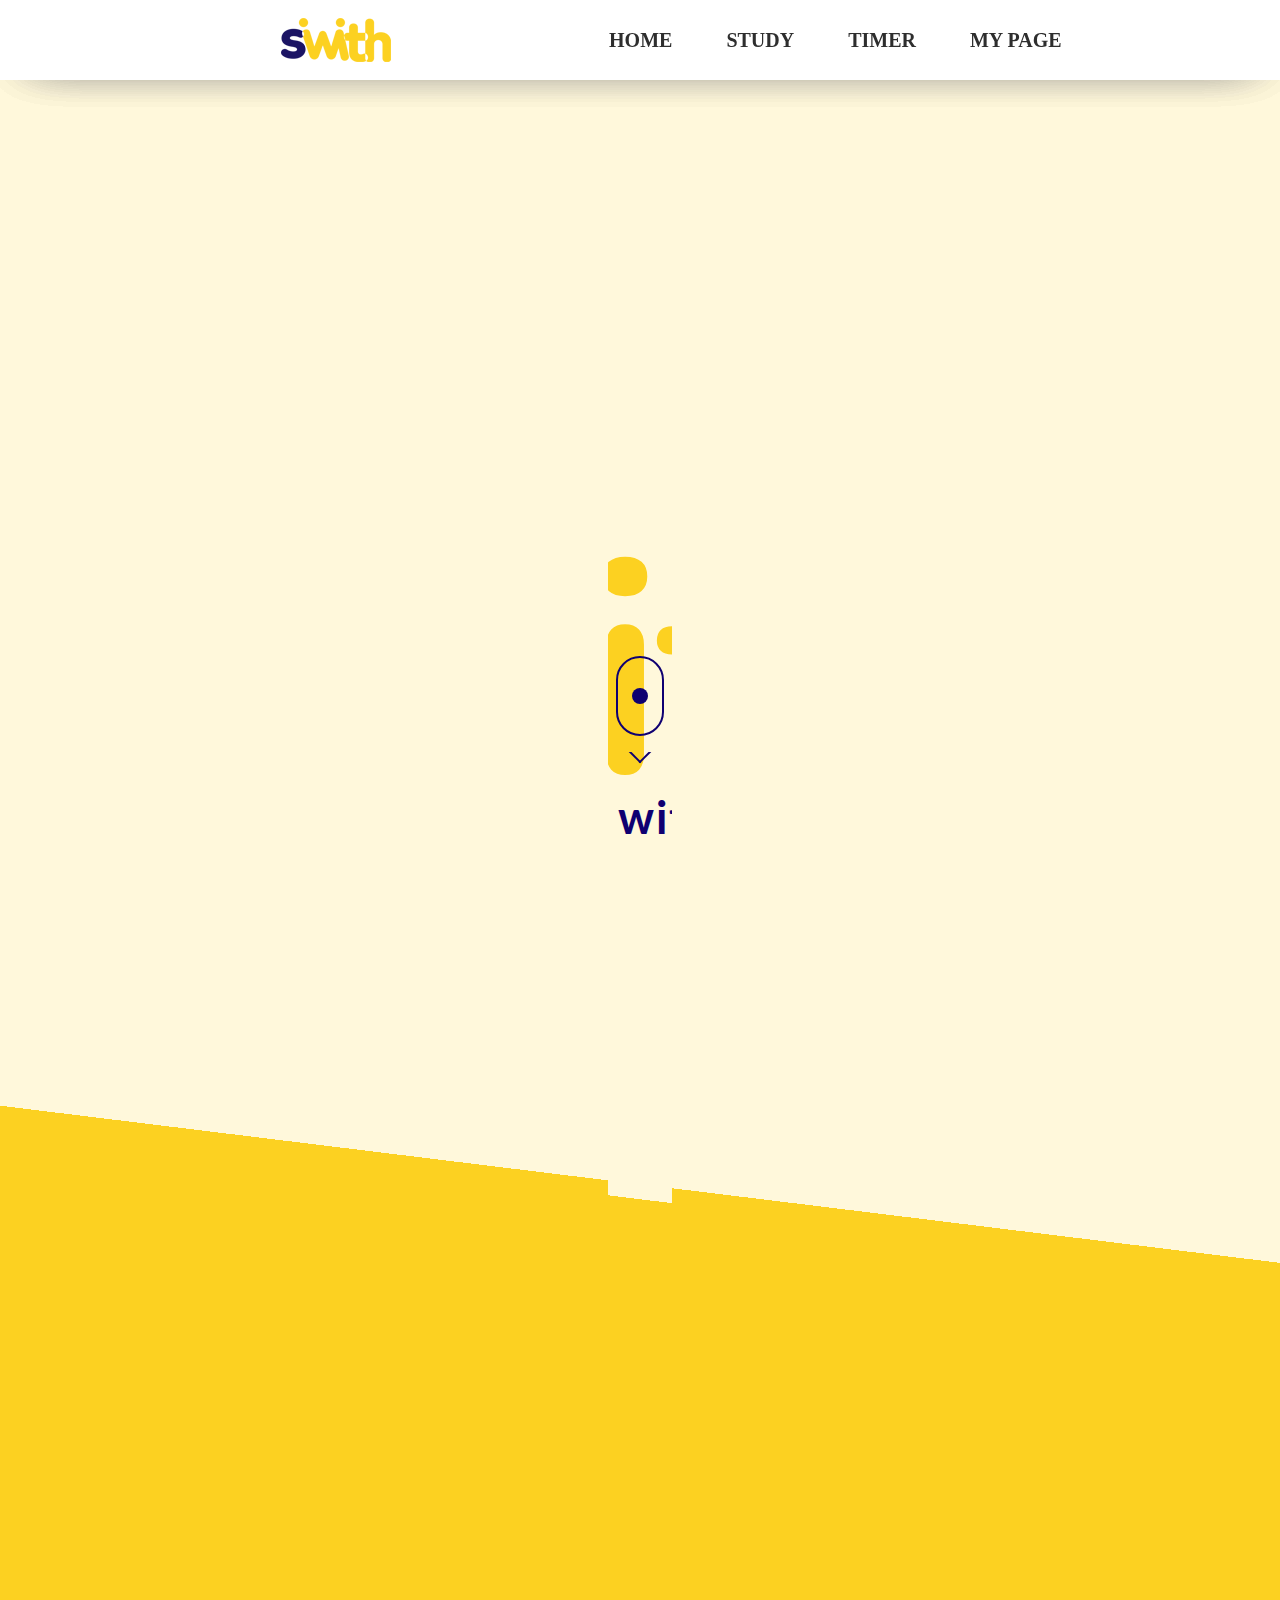
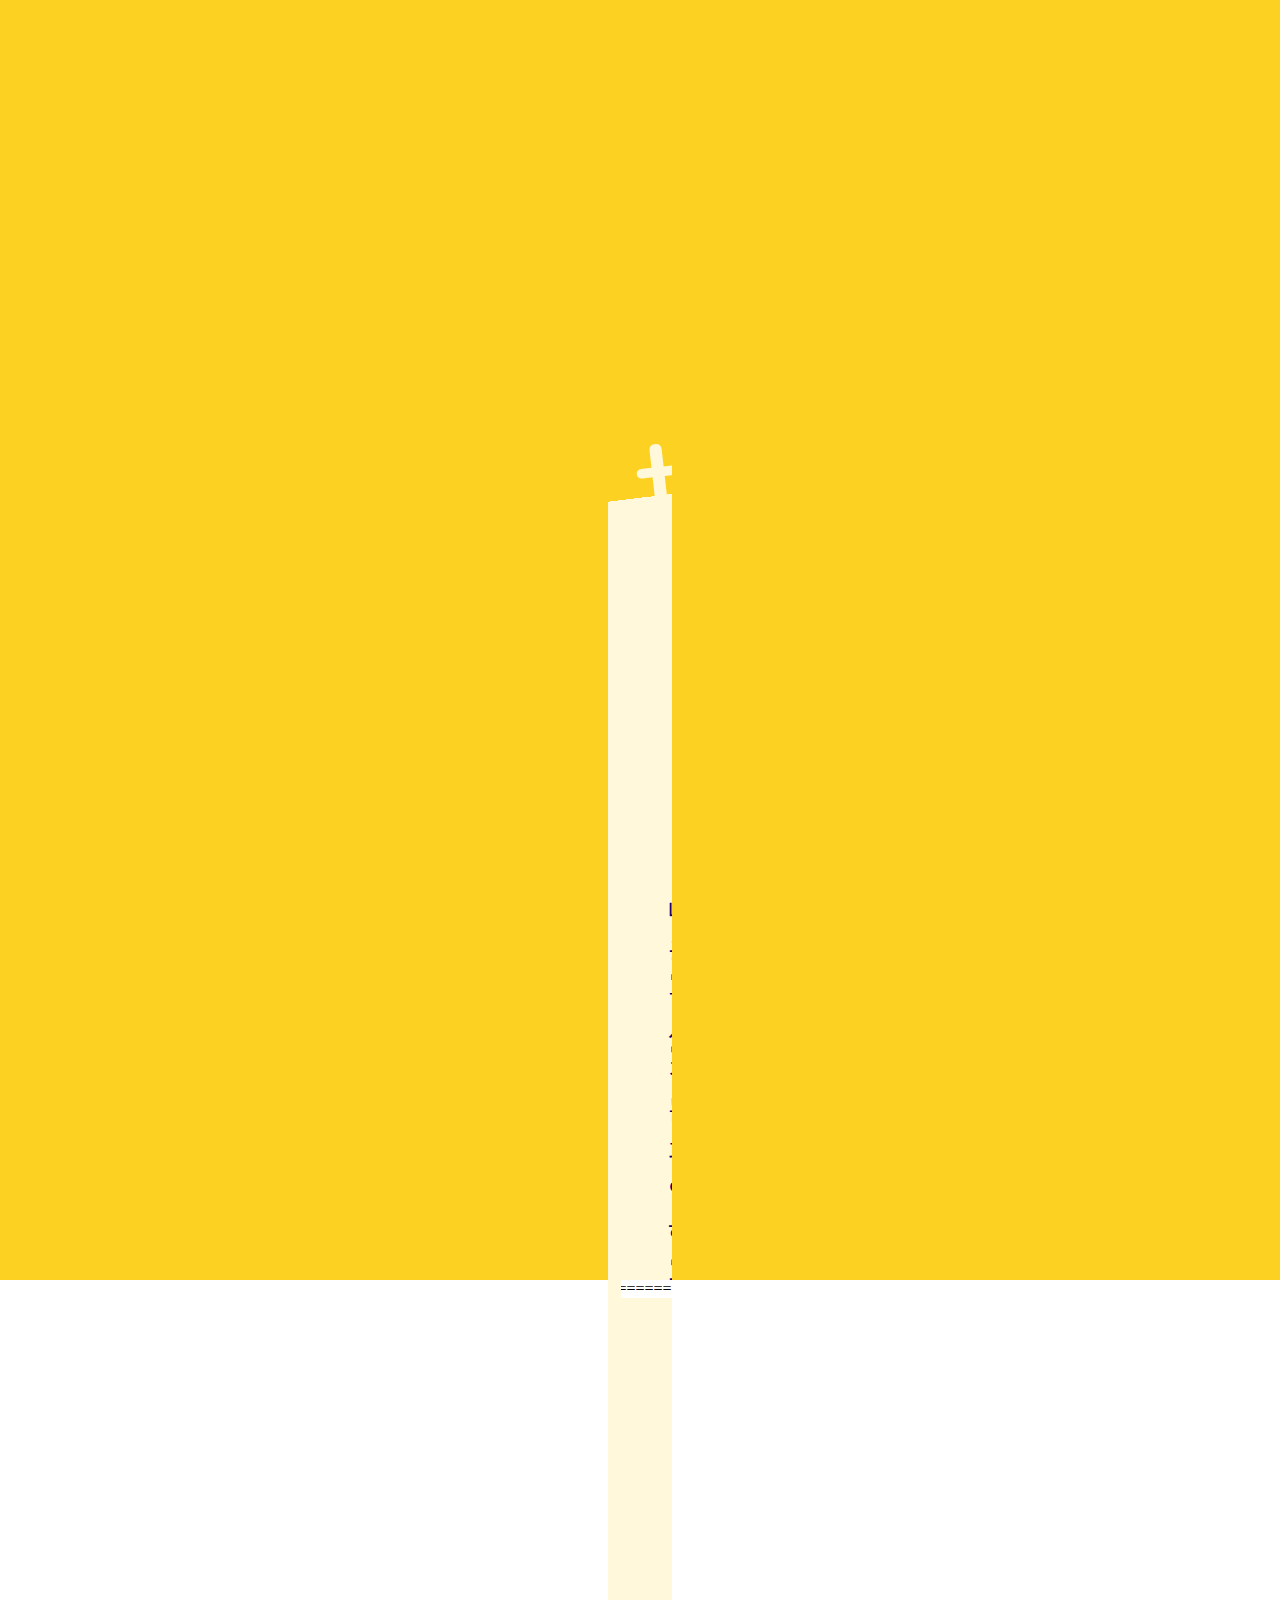
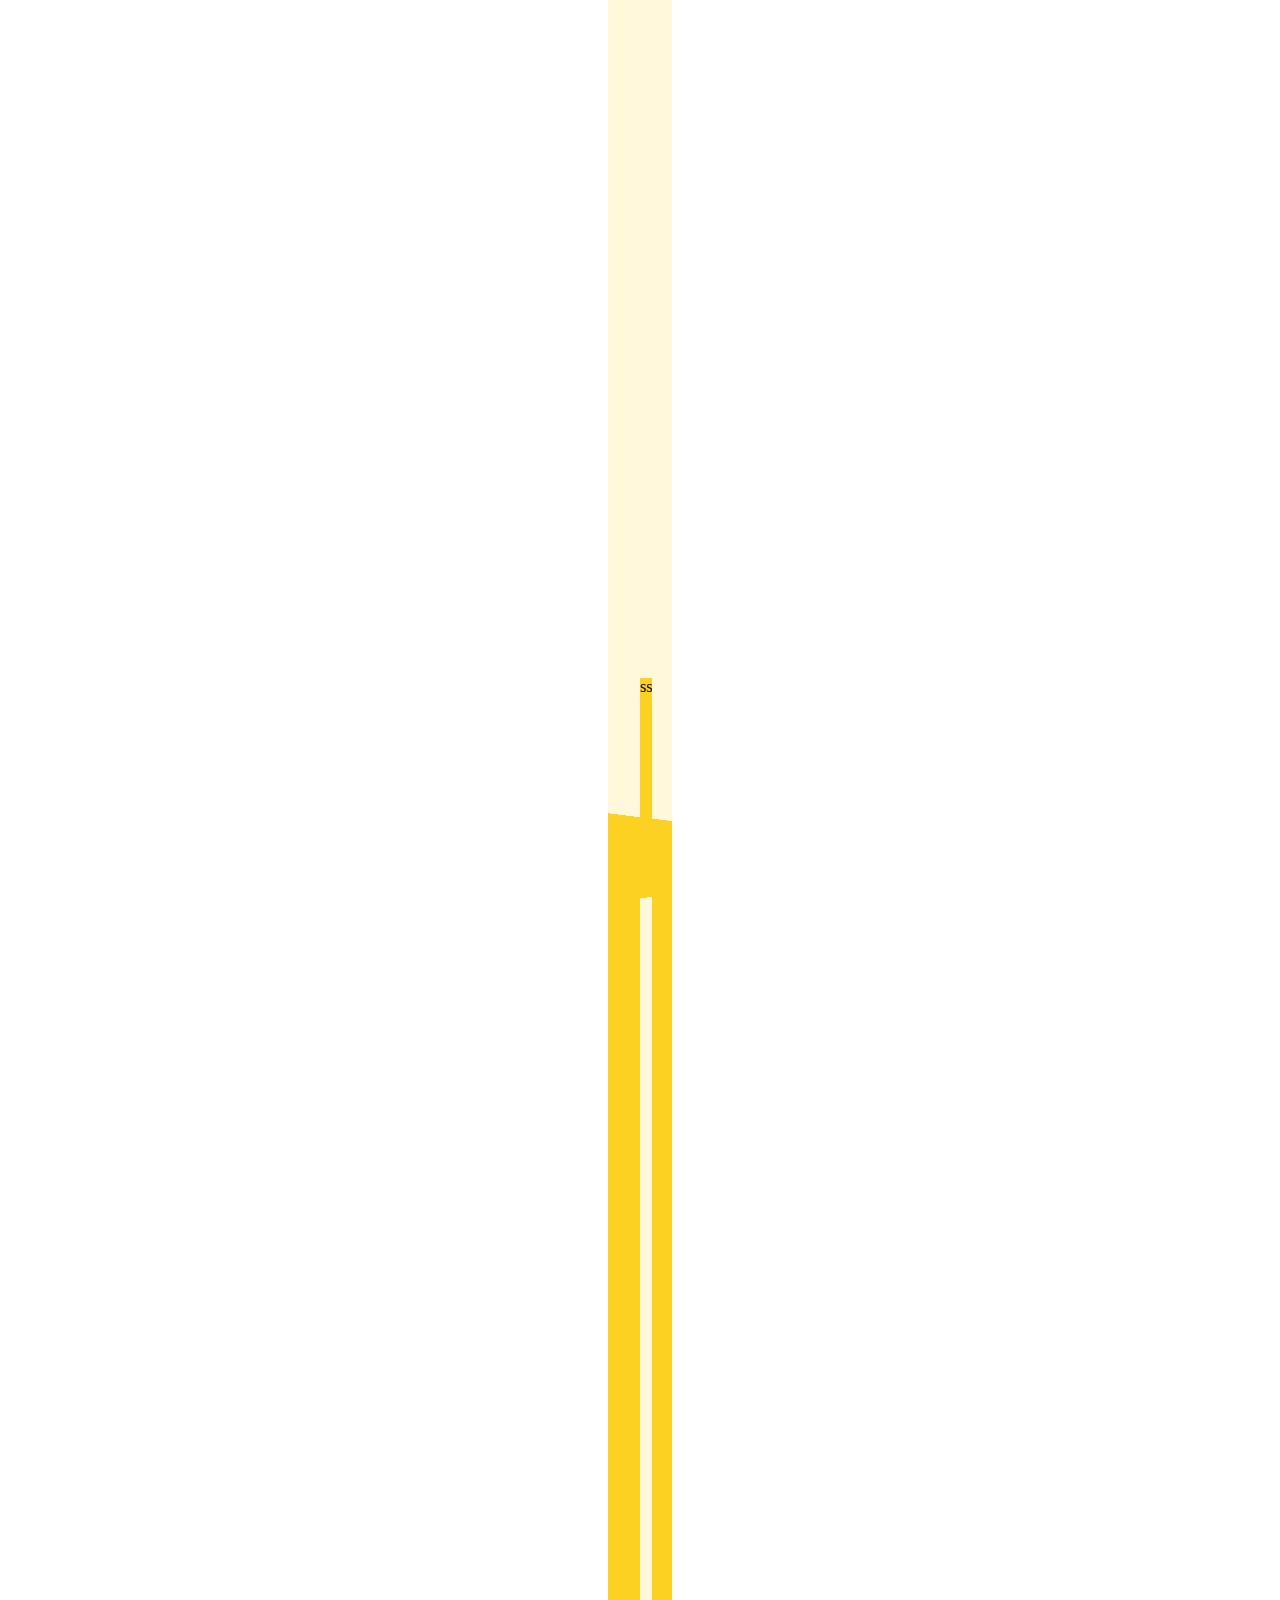
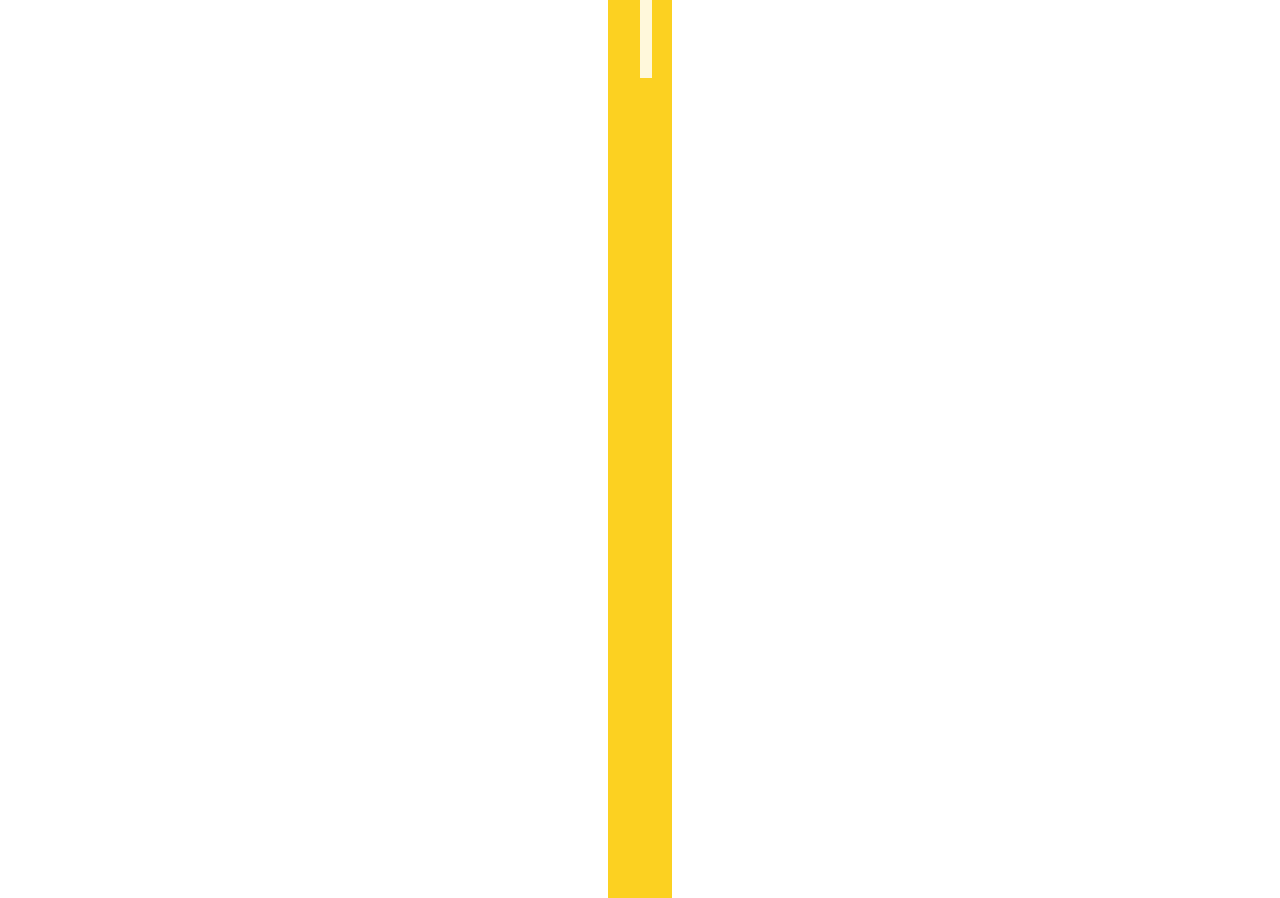
==== commit 13a2c709: "Merge branch 'main' into main" ====
--- a/index.html
+++ b/index.html
@@ -1,117 +1,228 @@
-<!DOCTYPE html>
-<html>
-
-<head>
-    <meta charset="utf-8">
-    <title>Swith</title>
-    <script src="index.js"></script>
-    <link rel="stylesheet" href="index.css" type="text/css">
-    <link rel="preconnect" href="https://fonts.gstatic.com">
-    <link href="https://fonts.googleapis.com/css2?family=Lato:wght@700&display=swap" rel="stylesheet">
-    <link href="https://fonts.googleapis.com/css2?family=Concert+One&display=swap" rel="stylesheet">
-    <link href="https://fonts.googleapis.com/css2?family=Fredoka+One&display=swap" rel="stylesheet">
-    <link href="https://fonts.googleapis.com/css2?family=Nunito:wght@900&display=swap" rel="stylesheet">
-</head>
-
-<body>
-    <main>
-        <header style="z-index: 3;">
-            <a href="index.html">
-                <div id="logo" style="max-width: 1200px;">
-                    <img src="image/logo.png">
-                </div>
-            </a>
-            <nav>
-                <ul>
-                    <li class="highlight"><a href="Login.html">MY PAGE</a></li>
-                    <li class="highlight"><a href="timer.html">TIMER</a></li>
-                    <li class="highlight"><a href="Vocabulary.html">STUDY</a></li>
-                    <li class="highlight"><a href="index.html">HOME</a></li>
-                </ul>
-            </nav>
-        </header>
-        <section style="position: relative;">
-            <div class="container">
-                <div class="ment">
-                    <link href="https://cdn.rawgit.com/moonspam/NanumSquare/master/nanumsquare.css" rel="stylesheet">
-                    <link href="https://unpkg.com/aos@2.3.1/dist/aos.css" rel="stylesheet">
-                    </head>
-
-                    <body>
-                        <script src="https://unpkg.com/aos@2.3.1/dist/aos.js"></script>
-                        <script>AOS.init();</script>
-                        <main>
-                            <header style="z-index: 3;">
-                                <a href="index.html">
-                                    <div id="logo" style="max-width: 1200px;">
-                                        <img src="image/logo.png" style=" height: 44px; width: 109px;">
-                                    </div>
-                                    <nav>
-                                        <ul>
-                                            <li class="highlight"><a href="Login.html">MY PAGE</a></li>
-                                            <li class="highlight"><a href="timer.html">TIMER</a></li>
-                                            <li class="highlight"><a href="Vocabulary.html">STUDY</a></li>
-                                            <li class="highlight"><a href="Index.html">HOME</a></li>
-                                        </ul>
-                                    </nav>
-                            </header>
-                            <section>
-                                <div class="container">
-                                    <div class="ment" style="position: absolute;">
-                                        <h1 class="cssanimation sequence leFlyInBottom">
-                                            s-</h1>
-                                        <h2 class="cssanimation sequence leFlyInBottom" style="color: #fcd121;">with
-                                        </h2>
-                                        <h3 class="cssanimation sequence leFlyInBottom">study with me</h3>
-                                    </div>
-                                    <svg class="pulse" viewBox="0 0 1024 1024" version="1.1"
-                                        xmlns="http://www.w3.org/2000/svg" xmlns:xlink="http://www.w3.org/1999/xlink">
-                                        <circle id="Oval" cx="512" cy="512" r="512"></circle>
-                                        <circle id="Oval" cx="512" cy="512" r="512"></circle>
-                                        <circle id="Oval" cx="512" cy="512" r="512"></circle>
-                                    </svg>
-                                    <svg class="pulse2" viewBox="0 0 1024 1024" version="1.1"
-                                        xmlns="http://www.w3.org/2000/svg" xmlns:xlink="http://www.w3.org/1999/xlink">
-                                        <circle id="Oval" cx="512" cy="512" r="512"></circle>
-                                        <circle id="Oval" cx="512" cy="512" r="512"></circle>
-                                        <circle id="Oval" cx="512" cy="512" r="512"></circle>
-                                    </svg>
-                                    <a href="#container2" class="scroll-down">
-                                        <a href="#study" class="scroll-down">
-                                            <div class="mouse">
-                                                <span></span>
-                                            </div>
-                                            <div class="arrow">
-                                                <span></span>
-                                            </div>
-                                        </a>
-                                </div>
-                                <div id="container2" style="position: absolute ; top: 35%;">
-                                    ss
-                                    <p id="study">study</p>
-                                    <div id="stduy_image">
-                                        <img src="">
-                                    </div>
-                                    <p id="studyment">보다 효율적인<br>단어 암기 시스템</p>
-                                    <p id="studyment2">단어장을 제작하고<br> 친구들에게 공유해보세요!<br>일일이 가려야 했던 단어장은 그만!<br> 이제는 클릭
-                                        한번으로 손쉽게 뜻을 가리세요</p>
-                                </div>
-                                <div id="container2" style="position: relative;">
-                                    <p id="timer">timer</p>
-                                    <p id="timerment">타이머를 통한<br>공부 시간 측정</p>
-                                    <p id="timerment2">내 공부시간을 파악하고 더욱 집중해 보세요!<br>과목별 측정과 공부 시간 통계를 통해<br> 나의 공부 습관을
-                                        파악할 수 있어요</p>
-                                    <svg class="pulse3" viewBox="0 0 1024 1024" version="1.1"
-                                        xmlns="http://www.w3.org/2000/svg" xmlns:xlink="http://www.w3.org/1999/xlink">
-                                        <circle id="Oval" cx="512" cy="512" r="512"></circle>
-                                        <circle id="Oval" cx="512" cy="512" r="512"></circle>
-                                        <circle id="Oval" cx="512" cy="512" r="512"></circle>
-                                    </svg>
-                                </div>
-                            </section>
-                        </main>
-                    </body>
-
-</html>
-
-</html>+<!DOCTYPE html>
+<html>
+
+<head>
+    <meta charset="utf-8">
+    <title>Swith</title>
+    <script src="index.js"></script>
+    <link rel="stylesheet" href="index.css" type="text/css">
+    <link rel="preconnect" href="https://fonts.gstatic.com">
+    <link href="https://fonts.googleapis.com/css2?family=Lato:wght@700&display=swap" rel="stylesheet">
+    <link href="https://fonts.googleapis.com/css2?family=Concert+One&display=swap" rel="stylesheet">
+    <link href="https://fonts.googleapis.com/css2?family=Fredoka+One&display=swap" rel="stylesheet">
+    <link href="https://fonts.googleapis.com/css2?family=Nunito:wght@900&display=swap" rel="stylesheet">
+</head>
+
+<body>
+    <main>
+        <header style="z-index: 3;">
+            <a href="index.html">
+                <div id="logo" style="max-width: 1200px;">
+                    <img src="image/logo.png">
+                </div>
+            </a>
+            <nav>
+                <ul>
+                    <li class="highlight"><a href="Login.html">MY PAGE</a></li>
+                    <li class="highlight"><a href="timer.html">TIMER</a></li>
+                    <li class="highlight"><a href="Vocabulary.html">STUDY</a></li>
+                    <li class="highlight"><a href="index.html">HOME</a></li>
+                </ul>
+            </nav>
+        </header>
+        <section style="position: relative;">
+            <div class="container">
+                <div class="ment">
+                    <link href="https://cdn.rawgit.com/moonspam/NanumSquare/master/nanumsquare.css" rel="stylesheet">
+                    <link href="https://unpkg.com/aos@2.3.1/dist/aos.css" rel="stylesheet">
+                    </head>
+
+                    <body>
+                        <script src="https://unpkg.com/aos@2.3.1/dist/aos.js"></script>
+                        <script>AOS.init();</script>
+                        <main>
+                            <header style="z-index: 3;">
+                                <a href="index.html">
+                                    <div id="logo" style="max-width: 1200px;">
+                                        <img src="image/logo.png" style=" height: 44px; width: 109px;">
+                                    </div>
+                                    <nav>
+                                        <ul>
+                                            <li class="highlight"><a href="Login.html">MY PAGE</a></li>
+                                            <li class="highlight"><a href="timer.html">TIMER</a></li>
+                                            <li class="highlight"><a href="Vocabulary.html">STUDY</a></li>
+                                            <li class="highlight"><a href="Index.html">HOME</a></li>
+                                        </ul>
+                                    </nav>
+                            </header>
+                            <section>
+                                <div class="container">
+                                    <div class="ment" style="position: absolute;">
+                                        <h1 class="cssanimation sequence leFlyInBottom">
+                                            s-</h1>
+                                        <h2 class="cssanimation sequence leFlyInBottom" style="color: #fcd121;">with
+                                        </h2>
+                                        <h3 class="cssanimation sequence leFlyInBottom">study with me</h3>
+                                    </div>
+                                    <svg class="pulse" viewBox="0 0 1024 1024" version="1.1"
+                                        xmlns="http://www.w3.org/2000/svg" xmlns:xlink="http://www.w3.org/1999/xlink">
+                                        <circle id="Oval" cx="512" cy="512" r="512"></circle>
+                                        <circle id="Oval" cx="512" cy="512" r="512"></circle>
+                                        <circle id="Oval" cx="512" cy="512" r="512"></circle>
+                                    </svg>
+                                    <svg class="pulse2" viewBox="0 0 1024 1024" version="1.1"
+                                        xmlns="http://www.w3.org/2000/svg" xmlns:xlink="http://www.w3.org/1999/xlink">
+                                        <circle id="Oval" cx="512" cy="512" r="512"></circle>
+                                        <circle id="Oval" cx="512" cy="512" r="512"></circle>
+                                        <circle id="Oval" cx="512" cy="512" r="512"></circle>
+                                    </svg>
+                                    <a href="#container2" class="scroll-down">
+                                        <a href="#study" class="scroll-down">
+                                            <div class="mouse">
+                                                <span></span>
+                                            </div>
+                                            <div class="arrow">
+                                                <span></span>
+                                            </div>
+                                        </a>
+                                </div>
+                                <div id="container2" style="position: absolute ; top: 35%;">
+                                    ss
+                                    <p id="study">study</p>
+                                    <div id="stduy_image">
+                                        <img src="">
+                                    </div>
+                                    <p id="studyment">보다 효율적인<br>단어 암기 시스템</p>
+                                    <p id="studyment2">단어장을 제작하고<br> 친구들에게 공유해보세요!<br>일일이 가려야 했던 단어장은 그만!<br> 이제는 클릭
+                                        한번으로 손쉽게 뜻을 가리세요</p>
+                                </div>
+                                <div id="container2" style="position: relative;">
+                                    <p id="timer">timer</p>
+                                    <p id="timerment">타이머를 통한<br>공부 시간 측정</p>
+                                    <p id="timerment2">내 공부시간을 파악하고 더욱 집중해 보세요!<br>과목별 측정과 공부 시간 통계를 통해<br> 나의 공부 습관을
+                                        파악할 수 있어요</p>
+                                    <svg class="pulse3" viewBox="0 0 1024 1024" version="1.1"
+                                        xmlns="http://www.w3.org/2000/svg" xmlns:xlink="http://www.w3.org/1999/xlink">
+                                        <circle id="Oval" cx="512" cy="512" r="512"></circle>
+                                        <circle id="Oval" cx="512" cy="512" r="512"></circle>
+                                        <circle id="Oval" cx="512" cy="512" r="512"></circle>
+                                    </svg>
+                                </div>
+                            </section>
+                        </main>
+                    </body>
+
+</html>
+
+</html>
+=======
+<!DOCTYPE html>
+<html>
+
+<head>
+    <meta charset="utf-8">
+    <title>Swith</title>
+    <script src="index.js"></script>
+    <link rel="stylesheet" href="index.css" type="text/css">
+    <link rel="preconnect" href="https://fonts.gstatic.com">
+    <link href="https://fonts.googleapis.com/css2?family=Lato:wght@700&display=swap" rel="stylesheet">
+    <link href="https://fonts.googleapis.com/css2?family=Concert+One&display=swap" rel="stylesheet">
+    <link href="https://fonts.googleapis.com/css2?family=Fredoka+One&display=swap" rel="stylesheet">
+    <link href="https://fonts.googleapis.com/css2?family=Nunito:wght@900&display=swap" rel="stylesheet">
+</head>
+
+<body>
+    <main>
+        <header style="z-index: 3;">
+            <a href="index.html">
+                <div id="logo" style="max-width: 1200px;">
+                    <img src="image/logo.png">
+                </div>
+            </a>
+            <nav>
+                <ul>
+                    <li class="highlight"><a href="Login.html">MY PAGE</a></li>
+                    <li class="highlight"><a href="timer.html">TIMER</a></li>
+                    <li class="highlight"><a href="Vocabulary.html">STUDY</a></li>
+                    <li class="highlight"><a href="index.html">HOME</a></li>
+                </ul>
+            </nav>
+        </header>
+        <section style="position: relative;">
+            <div class="container">
+                <div class="ment">
+    <link href="https://cdn.rawgit.com/moonspam/NanumSquare/master/nanumsquare.css" rel="stylesheet">
+    <link href="https://unpkg.com/aos@2.3.1/dist/aos.css" rel="stylesheet">
+</head>
+
+<body>
+    <script src="https://unpkg.com/aos@2.3.1/dist/aos.js"></script>
+    <script>AOS.init();</script>
+    <main>
+        <header style="z-index: 3;">
+            <a href="index.html">
+                <div id="logo" style="max-width: 1200px;"> 
+                <img src="image/logo.png" style=" height: 44px; width: 109px;">
+                </div>
+                <nav>
+                    <ul>
+                        <li class="highlight"><a href="Login.html">MY PAGE</a></li>
+                        <li class="highlight"><a href="timer.html">TIMER</a></li>
+                        <li class="highlight"><a href="Vocabulary.html">STUDY</a></li>
+                        <li class="highlight"><a href="Index.html">HOME</a></li>
+                    </ul>
+                </nav>
+        </header>
+        <section>
+            <div class="container">
+                <div class="ment" style="position: absolute;"> 
+                    <h1 class="cssanimation sequence leFlyInBottom">
+                        s-</h1>
+                    <h2 class="cssanimation sequence leFlyInBottom" style="color: #fcd121;">with</h2>
+                    <h3 class="cssanimation sequence leFlyInBottom">study with me</h3>
+                </div>
+                <svg class="pulse" viewBox="0 0 1024 1024" version="1.1" xmlns="http://www.w3.org/2000/svg" xmlns:xlink="http://www.w3.org/1999/xlink">
+                    <circle id="Oval" cx="512" cy="512" r="512"></circle>
+                    <circle id="Oval" cx="512" cy="512" r="512"></circle>
+                    <circle id="Oval" cx="512" cy="512" r="512"></circle>
+                </svg>
+                <svg class="pulse2" viewBox="0 0 1024 1024" version="1.1" xmlns="http://www.w3.org/2000/svg" xmlns:xlink="http://www.w3.org/1999/xlink">
+                    <circle id="Oval" cx="512" cy="512" r="512"></circle>
+                    <circle id="Oval" cx="512" cy="512" r="512"></circle>
+                    <circle id="Oval" cx="512" cy="512" r="512"></circle>
+                </svg>
+                <a href="#container2" class="scroll-down">
+                <a href="#study" class="scroll-down">
+                    <div class="mouse">
+                        <span></span>
+                    </div>
+                    <div class="arrow">
+                        <span></span>
+                    </div>
+                </a>
+            </div>
+            <div id="container2" style="position: absolute ; top: 35%;">
+                ss
+                <p id="study">study</p>
+                <div id="stduy_image">
+                    <img src="">
+                </div>
+                <p id="studyment">보다 효율적인<br>단어 암기 시스템</p>
+                <p id="studyment2">단어장을 제작하고<br> 친구들에게 공유해보세요!<br>일일이 가려야 했던 단어장은 그만!<br> 이제는 클릭 한번으로 손쉽게 뜻을 가리세요</p>
+            </div>
+            <div id="container2" style="position: relative;">
+                <p id="timer">timer</p>
+                <p id="timerment">타이머를 통한<br>공부 시간 측정</p>
+                <p id="timerment2">내 공부시간을 파악하고 더욱 집중해 보세요!<br>과목별 측정과 공부 시간 통계를 통해<br> 나의 공부 습관을 파악할 수 있어요</p>
+                <svg class="pulse3" viewBox="0 0 1024 1024" version="1.1" xmlns="http://www.w3.org/2000/svg" xmlns:xlink="http://www.w3.org/1999/xlink">
+                    <circle id="Oval" cx="512" cy="512" r="512"></circle>
+                    <circle id="Oval" cx="512" cy="512" r="512"></circle>
+                    <circle id="Oval" cx="512" cy="512" r="512"></circle>
+                </svg>
+            </div>
+        </section>
+    </main>
+</body>
+
+</html>
+</html>
--- a/index.css
+++ b/index.css
@@ -1,990 +1,1981 @@
-@import url(//fonts.googleapis.com/earlyaccess/notosanskr.css);
-@font-face {
-  font-family: 'GmarketSansMedium';
-  src: url('https://cdn.jsdelivr.net/gh/projectnoonnu/noonfonts_2001@1.1/GmarketSansMedium.woff') format('woff');
-  font-weight: normal;
-  font-style: normal;
-}
-@font-face {
-  font-family: 'ImcreSoojin';
-  src: url('https://cdn.jsdelivr.net/gh/projectnoonnu/noonfonts_20-04@2.3/ImcreSoojin.woff') format('woff');
-  font-weight: normal;
-  font-style: normal;
-}
-@font-face {
-  font-family: 'LotteMartDream';
-  font-style: normal;
-  font-weight: 300;
-  src: url('//cdn.jsdelivr.net/korean-webfonts/1/corps/lottemart/LotteMartDream/LotteMartDreamLight.woff2') format('woff2'), url('//cdn.jsdelivr.net/korean-webfonts/1/corps/lottemart/LotteMartDream/LotteMartDreamLight.woff') format('woff');
-}
-.lottemartdream * {
- font-family: 'LotteMartDream', sans-serif;
-}
-* {
-    box-sizing: border-box;
-    margin: 0 auto;
-  }
-  
-  nav {
-    max-width: 1200px;
-  }
-  
-  header {
-    position: fixed;
-    box-shadow: 2px 2px 50px -30px gray;
-    top: 0;
-    left: 0;
-    right: 0;
-    height: 80px;
-    padding: 1rem;
-    color: white;
-    background: white;
-    font-weight: bold;
-    display: flex;
-    justify-content: space-between;
-    align-items: center;
-  }
-  
-  #logo {
-    margin: 0 auto;
-    margin-left: 190px;
-    height: 44px;
-    width: 110px;
-  }
-  
-  ul {
-    margin-right: 100px;
-  }
-  
-  #main {
-    margin: 0px auto;
-    width: 100%;
-  }
-  
-  li {
-    list-style: none;
-    margin: auto;
-    float: right;
-    text-align: center;
-    margin-right: 27px;
-    margin-left: 27px;
-    font-size: 20px;
-  }
-  
-  a:link {
-    color: #2E2E2E;
-    text-decoration: none;
-  }
-  
-  a:visited {
-    color: #2E2E2E;
-    text-decoration: none;
-  }
-  
-  li:hover {
-    color: #000000;
-    text-decoration: none;
-    box-shadow: inset 0 -10px 0  #fcd121; 
-  }
-  
-  li:active {
-    color: #000000;
-    text-decoration: none;
-  }
-  
-  body {
-    -ms-overflow-style: none;
-    padding-top: 80px;
-    margin-top: 130px;
-    margin: 0px;
-    background: #ffffff;
-  }
-  
-  ::-webkit-scrollbar {
-    display: none;
-  }
-  
-  .box {
-    -ms-overflow-style: none;
-  }
-  
-  .box::-webkit-scrollbar {
-    display: none;
-  }
-  
-  h1 {
-    display: inline-block;
-    font-family: 'Nunito', sans-serif;
-    font-size: 300px;
-    color: #0f0071;
-    margin-top: 250px;
-    line-height: 230px;
-    letter-spacing: -4px;
-  }
-  
-  h2 {
-    display: inline;
-    font-family: 'Nunito', sans-serif;
-    font-size: 300px;
-    color: #0f0071;
-    margin-top: 250px;
-    line-height: 230px;
-    letter-spacing: -4px;
-  }
-  
-  h3 {
-    letter-spacing: -4px;
-    font-size: 45px;
-    color: #0f0071;
-    text-align: center;
-    font-family: 'Lato', sans-serif;
-    letter-spacing: 2px;
-  }
-  
-  .cssanimation,
-  .cssanimation span {
-    animation-duration: 1s;
-    animation-fill-mode: both;
-  }
-  
-  .cssanimation span {
-    display: inline-block
-  }
-  
-  .leFlyInBottom span {
-    animation-name: leFlyInBottom
-  }
-  
-  @keyframes leFlyInBottom {
-    0% {
-        transform: translate(0px, 80px);
-        opacity: 0
-    }
-  
-    50% {
-        transform: translate(10px, -50px);
-        animation-timing-function: ease-in-out
-    }
-  }
-  
-  p {
-    font-size: 45px;
-    color: #0f0071;
-    text-align: center;
-    font-family: 'Lato', sans-serif;
-  }
-  section {
-    height: 2800px;
-    background: linear-gradient(-173deg, #fff8db, #fff8db 40%, #fcd121 40%, #fcd121);
-  }
-  .container {
-    overflow-x: hidden;
-    position: relative;
-    z-index: 0;
-    display: flex;
-    justify-content: center;
-    min-height: 200vh;
-  }
-
-  .pulse {
-    position: absolute;
-    top: 0%;
-    right: 0%;
-    float: right;
-    transform: translate(45%, -40%);
-    max-width: 50rem;
-  }
-  
-  .pulse2 {
-    position: absolute;
-    top: 0%;
-    left: 0%;
-    transform: translate(-30%, 70%);
-    max-width: 55rem;
-  }
-  
-  .pulse3 {
-    overflow-x: hidden;
-    position: absolute;
-    top: 0%;
-    left: 0%;
-    transform: translate(167%, 60%);
-    max-width: 55rem;
-  }
-  
-  circle {
-    fill: #fcd121;
-    transform: scale(0);
-    opacity: 0;
-    transform-origin: 50% 50%;
-    animation: pulse 3s cubic-bezier(.5, .5, 0, 1);
-    animation-iteration-count: infinite;
-  }
-  
-  circle:nth-child(2) {
-    fill: #0f0071;
-    animation: pulse 3s 0.75s cubic-bezier(.5, .5, 0, 1);
-    animation-iteration-count: infinite;
-  }
-  
-  circle:nth-child(3) {
-    fill: #fff8db;
-    animation: pulse 3s 1.5s cubic-bezier(.5, .5, 0, 1);
-    animation-iteration-count: infinite;
-  }
-  
-  .pulse2 circle {
-    fill: #0f0071;
-    transform: scale(0);
-    opacity: 0;
-    transform-origin: 50% 50%;
-    animation: pulse 3s cubic-bezier(.5, .5, 0, 1);
-    animation-iteration-count: infinite;
-  }
-  
-  .pulse2 circle:nth-child(2) {
-    fill: #fff8db;
-    animation: pulse 3s 0.75s cubic-bezier(.5, .5, 0, 1);
-    animation-iteration-count: infinite;
-  }
-  
-  .pulse2 circle:nth-child(3) {
-    fill: #fcd121;
-    animation: pulse 3s 1.5s cubic-bezier(.5, .5, 0, 1);
-    animation-iteration-count: infinite;
-  }
-  
-  #container2 {
-    background: linear-gradient(173deg, #fcd121, #fcd121 22%, #fff8db 22%, #fff8db);
-  }
-   
-  #container2 {
-    overflow-y: hidden;
-    overflow-x: hidden;
-    height: 1000px;
-  }
-  @mixin center-v () {
-    position: fixed;
-    top: 0;
-    bottom: 0;
-    margin: auto;
-  }
-  #study {
-    float: right;
-    font-size: 150px;
-    position: absolute;
-    top: 1010px;
-    right: 30px;
-    transform: rotate(6.5deg);
-    font-family: 'Nunito', sans-serif;
-    color: #fcd121;
-  }
-  study--primary {
-      @include center-v;
-      right: 20px;
-    }
-  #timer {
-    float: left;
-    font-size: 150px;
-    position: absolute;
-    top: 90px;
-    left: 30px;
-    transform: rotate(-6.5deg);
-    font-family: 'Nunito', sans-serif;
-    color: #fff8db;
-  }
-  #studyment {
-    float: right;
-    font-size: 60px;
-    position: absolute;
-    color: white;
-    top: 1410px;
-    right: 80px;
-    line-height: 70px;
-    text-align: right;
-    font-weight: 700;
-    font-family: 'LotteMartDream', sans-serif;
-    /*font-family: 'ImcreSoojin';
-    font-family: 'NanumSquare', sans-serif !important;*/
-  }
-  #studyment2 {
-    float: right;
-    font-size: 25px;
-    position: absolute;
-    color: white;
-    bottom: 200px;
-    right: 80px;
-    line-height: 40px;
-    text-align: right;
-    font-family: 'LotteMartDream', sans-serif;
-    /*font-family: 'ImcreSoojin';
-    font-family: 'NanumSquare', sans-serif !important;*/
-  }
-  #timerment {
-    float: left;
-    font-size: 60px;
-    position: absolute;
-    color: #0f0071;
-    top: 450px;
-    left: 60px;
-    line-height: 70px;
-    text-align: left;
-    font-weight: 700;
-    font-family: 'LotteMartDream', sans-serif;
-    /*font-family: 'ImcreSoojin';
-    font-family: 'NanumSquare', sans-serif !important;*/
-  }
-  #timerment2 {
-    float: left;
-    font-size: 25px;
-    position: absolute;
-    color: #0f0071;
-    top: 610px;
-    left: 60px;
-    line-height: 40px;
-    text-align: left;
-    font-family: 'LotteMartDream', sans-serif;
-    /*font-family: 'ImcreSoojin';
-    font-family: 'NanumSquare', sans-serif !important;*/
-  }
-  
-  @keyframes pulse {
-  
-    25% {
-        opacity: 0.8;
-    }
-  
-    100% {
-        transform: scale(1);
-    }
-  
-  }
-  
-  .scroll-down {
-    position: absolute;
-    bottom: 5rem;
-    transform: translateX(-10%);
-    transform: translateY(-1000%);
-    flex-direction: column;
-    align-items: center;
-  }
-  
-  .mouse {
-    width: 3.0rem;
-    height: 5rem;
-    border: 2px solid #0f0071;
-    border-radius: 2rem;
-    margin-bottom: .5rem;
-    display: flex;
-  }
-  
-  .mouse span {
-    width: 1rem;
-    height: 1rem;
-    background-color: #0f0071;
-    display: block;
-    border-radius: 50%;
-    margin: auto;
-    animation: move-wheel 1s linear infinite;
-  }
-  
-  .arrow span {
-    display: block;
-    width: 1rem;
-    height: 1rem;
-    border: 2px solid transparent;
-    border-right: 2px solid #0f0071;
-    border-right-color: #0f0071;
-    border-bottom-color: #0f0071;
-    transform: rotate(45deg);
-    animation: arrow-down 2s alternate infinite;
-  }
-  
-  @keyframes move-wheel {
-    0% {
-        opacity: 0;
-        transform: translateY(-1rem);
-    }
-  
-    100% {
-        opacity: 1;
-        transform: translateY(1rem);
-    }
-  }
-  
-  @keyframes arrow-down {
-    0% {
-        opacity: 0;
-        transform: translateY(-1rem);
-    }
-  
-    25% {
-        opacity: .25;
-    }
-  
-    50% {
-        opacity: .5;
-    }
-  
-    75% {
-        opacity: .75;
-    }
-  
-    100% {
-        opacity: 1;
-    }
-  }
- 
-
-  @media (min-width:2000px){
-    * {
-      box-sizing: border-box;
-      margin: 0 auto;
-      margin-bottom: 0px;
-    }
-    
-    nav {
-      max-width: 1200px;
-    }
-    
-    header {
-      position: fixed;
-      box-shadow: 2px 2px 50px -30px gray;
-      top: 0;
-      left: 0;
-      right: 0;
-      height: 80px;
-      padding: 1rem;
-      color: white;
-      background: white;
-      font-weight: bold;
-      display: flex;
-      justify-content: space-between;
-      align-items: center;
-    }
-    
-    #logo {
-      margin: 0 auto;
-      margin-left: 190px;
-      height: 44px;
-      width: 159px;
-      background-image: url("image/logo.png");
-    }
-    
-    ul {
-      margin-right: 100px;
-    }
-    
-    #main {
-      margin: 0px auto;
-      width: 100%;
-    }
-    
-    li {
-      list-style: none;
-      margin: auto;
-      float: right;
-      text-align: center;
-      margin-right: 27px;
-      margin-left: 27px;
-      font-size: 20px;
-    }
-    
-    a:link {
-      color: #2E2E2E;
-      text-decoration: none;
-    }
-    
-    a:visited {
-      color: #2E2E2E;
-      text-decoration: none;
-    }
-    
-    li:hover {
-      color: #000000;
-      text-decoration: none;
-      box-shadow: inset 0 -10px 0  #fcd121; 
-    }
-    
-    li:active {
-      color: #000000;
-      text-decoration: none;
-    }
-    
-    body {
-      -ms-overflow-style: none;
-      padding-top: 80px;
-      margin-top: 130px;
-      margin: 0px;
-      background: #ffffff;
-    }
-    
-    ::-webkit-scrollbar {
-      display: none;
-    }
-    
-    .box {
-      -ms-overflow-style: none;
-    }
-    
-    .box::-webkit-scrollbar {
-      display: none;
-    }
-    
-    h1 {
-      display: inline-block;
-      font-family: 'Nunito', sans-serif;
-      font-size: 500px;
-      color: #0f0071;
-      ;
-      margin-top: 450px;
-      line-height: 300px;
-      letter-spacing: -4px;
-    }
-    
-    h2 {
-      display: inline;
-      font-family: 'Nunito', sans-serif;
-      font-size: 500px;
-      color: #0f0071;
-      ;
-      margin-top: 450px;
-      line-height: 300px;
-      letter-spacing: -4px;
-    }
-    
-    h3 {
-      letter-spacing: -4px;
-      font-size: 100px;
-      color: #0f0071;
-      text-align: center;
-      font-family: 'Lato', sans-serif;
-      letter-spacing: 2px;
-    }
-    
-    .cssanimation,
-    .cssanimation span {
-      animation-duration: 1s;
-      animation-fill-mode: both;
-    }
-    
-    .cssanimation span {
-      display: inline-block
-    }
-    
-    .leFlyInBottom span {
-      animation-name: leFlyInBottom
-    }
-    
-    @keyframes leFlyInBottom {
-      0% {
-          transform: translate(0px, 80px);
-          opacity: 0
-      }
-    
-      50% {
-          transform: translate(10px, -50px);
-          animation-timing-function: ease-in-out
-      }
-    }
-    
-    p {
-      font-size: 45px;
-      color: #0f0071;
-      text-align: center;
-      font-family: 'Lato', sans-serif;
-    }   
-    section {
-      height: 3000px;
-      background: linear-gradient(-173deg, #fff8db, #fff8db 51%, #fcd121 51%, #fcd121);
-    }
-    .container {
-      overflow-x: hidden;
-      position: relative;
-      z-index: 0;
-      display: flex;
-      justify-content: center;
-      min-height: 100vh;
-    }
-    
-    .pulse {
-      z-index: -1;
-      position: absolute;
-      top: 0%;
-      right: 0%;
-      float: right;
-      transform: translate(45%, -40%);
-      max-width: 65rem;
-    }
-    
-    .pulse2 {
-      z-index: -1;
-      position: absolute;
-      top: 0%;
-      left: 0%;
-      transform: translate(-30%, 70%);
-      max-width:70rem;
-    }
-
-    
-    
-    circle {
-      fill: #fcd121;
-      transform: scale(0);
-      opacity: 0;
-      transform-origin: 50% 0%;
-      animation: pulse 3s cubic-bezier(.5, .5, 0, 1);
-      animation-iteration-count: infinite;
-    }
-    
-    circle:nth-child(2) {
-      fill: #0f0071;
-      animation: pulse 3s 0.75s cubic-bezier(.5, .5, 0, 1);
-      animation-iteration-count: infinite;
-    }
-    
-    circle:nth-child(3) {
-      fill: #fff8db;
-      animation: pulse 3s 1.5s cubic-bezier(.5, .5, 0, 1);
-      animation-iteration-count: infinite;
-    }
-    
-    .pulse2 circle {
-      fill: #0f0071;
-      transform: scale(0);
-      opacity: 0;
-      transform-origin: 50% 50%;
-      animation: pulse 3s cubic-bezier(.5, .5, 0, 1);
-      animation-iteration-count: infinite;
-    }
-    
-    .pulse2 circle:nth-child(2) {
-      fill: #fff8db;
-      animation: pulse 3s 0.75s cubic-bezier(.5, .5, 0, 1);
-      animation-iteration-count: infinite;
-    }
-    
-    .pulse2 circle:nth-child(3) {
-      fill: #fcd121;
-      animation: pulse 3s 1.5s cubic-bezier(.5, .5, 0, 1);
-      animation-iteration-count: infinite;
-    }
-
-     
-  #container2 {
-    background: linear-gradient(173deg, #fcd121, #fcd121 22%, #fff8db 22%, #fff8db);
-  }
-   
-  #container2 {
-    overflow-y: hidden;
-    overflow-x: hidden;
-    height: 1000px;
-  }
-  @mixin center-v () {
-    position: fixed;
-    top: 0;
-    bottom: 0;
-    margin: auto;
-  }
-  #study {
-    float: right;
-    font-size: 150px;
-    position: absolute;
-    top: 1010px;
-    right: 30px;
-    transform: rotate(6.5deg);
-    font-family: 'Nunito', sans-serif;
-    color: #fcd121;
-  }
-  study--primary {
-      @include center-v;
-      right: 20px;
-    }
-  #timer {
-    float: left;
-    font-size: 150px;
-    position: absolute;
-    top: 90px;
-    left: 30px;
-    transform: rotate(-6.5deg);
-    font-family: 'Nunito', sans-serif;
-    color: #fff8db;
-  }
-  #studyment {
-    float: right;
-    font-size: 60px;
-    position: absolute;
-    color: white;
-    top: 1410px;
-    right: 80px;
-    line-height: 70px;
-    text-align: right;
-    font-weight: 700;
-    font-family: 'LotteMartDream', sans-serif;
-    /*font-family: 'ImcreSoojin';
-    font-family: 'NanumSquare', sans-serif !important;*/
-  }
-  #studyment2 {
-    float: right;
-    font-size: 25px;
-    position: absolute;
-    color: white;
-    bottom: 200px;
-    right: 80px;
-    line-height: 40px;
-    text-align: right;
-    font-family: 'LotteMartDream', sans-serif;
-    /*font-family: 'ImcreSoojin';
-    font-family: 'NanumSquare', sans-serif !important;*/
-  }
-  #timerment {
-    float: left;
-    font-size: 60px;
-    position: absolute;
-    color: #0f0071;
-    top: 450px;
-    left: 60px;
-    line-height: 70px;
-    text-align: left;
-    font-weight: 700;
-    font-family: 'LotteMartDream', sans-serif;
-    /*font-family: 'ImcreSoojin';
-    font-family: 'NanumSquare', sans-serif !important;*/
-  }
-  #timerment2 {
-    float: left;
-    font-size: 25px;
-    position: absolute;
-    color: #0f0071;
-    top: 610px;
-    left: 60px;
-    line-height: 40px;
-    text-align: left;
-    font-family: 'LotteMartDream', sans-serif;
-    /*font-family: 'ImcreSoojin';
-    font-family: 'NanumSquare', sans-serif !important;*/
-  }
-  
-    
-    @keyframes pulse {
-    
-      25% {
-          opacity: 0.8;
-      }
-    
-      100% {
-          transform: scale(1);
-      }
-    
-    }
-    
-    .scroll-down {
-      position: absolute;
-      bottom: 5rem;
-      transform: translateX(-10%);
-      transform: translateY(-150%);
-      flex-direction: column;
-      align-items: center;
-    }
-    
-    .mouse {
-      width: 4.5rem;
-      height: 7rem;
-      border: 2px solid #0f0071;
-      border-radius: 2rem;
-      margin-bottom: .5rem;
-      display: flex;
-    }
-    
-    .mouse span {
-      width: 1rem;
-      height: 1rem;
-      background-color: #0f0071;
-      display: block;
-      border-radius: 50%;
-      margin: auto;
-      animation: move-wheel 1s linear infinite;
-    }
-    
-    .arrow span {
-      display: block;
-      width: 1rem;
-      height: 1rem;
-      border: 2px solid transparent;
-      border-right: 2px solid #0f0071;
-      border-right-color: #0f0071;
-      border-bottom-color: #0f0071;
-      transform: rotate(45deg);
-      animation: arrow-down 2s alternate infinite;
-    }
-    
-    @keyframes move-wheel {
-      0% {
-          opacity: 0;
-          transform: translateY(-1rem);
-      }
-    
-      100% {
-          opacity: 1;
-          transform: translateY(1rem);
-      }
-    }
-    
-    @keyframes arrow-down {
-      0% {
-          opacity: 0;
-          transform: translateY(-1rem);
-      }
-    
-      25% {
-          opacity: .25;
-      }
-    
-      50% {
-          opacity: .5;
-      }
-    
-      75% {
-          opacity: .75;
-      }
-    
-      100% {
-          opacity: 1;
-      }
-    }
-    
-    #container2 {
-      border: 1px solid red;
-      width: 100%;
-      height: 1000px;
-    }
-  }
-
-
-
-
-  /* 화면 너비 0 ~ 1200px */
-  @media (max-width: 1220px) {
-    * {
-        box-sizing: border-box;
-        margin: 0 auto;
-        margin-bottom: 0px;
-        max-width: 1200px;
-    }
-  
-    li {
-        font-size: 14px;
-    }
-  }
-  
-  /* 화면 너비 0 ~ 768px */
-  @media (max-width: 768px) {
-    * {
-        box-sizing: border-box;
-        margin: 0 auto;
-        margin-bottom: 0px;
-        max-width: 750px;
-    }
-  
-    li {
-        font-size: 14px;
-    }
-  
-    .scroll-down {
-        position: absolute;
-        bottom: 5rem;
-        transform: translateX(-10%);
-        transform: translateY(-1500%);
-        flex-direction: column;
-        align-items: center;
-    }
-  
-    .mouse {
-        width: 2.5rem;
-        height: 5rem;
-        border: 2px solid #0f0071;
-        border-radius: 2rem;
-        margin-bottom: .5rem;
-        display: flex;
-    }
-  
-    .mouse span {
-        width: 1rem;
-        height: 1rem;
-        background-color: #0f0071;
-        display: block;
-        border-radius: 50%;
-        margin: auto;
-        animation: move-wheel 1s linear infinite;
-    }
-  
-    .arrow span {
-        display: block;
-        width: 1rem;
-        height: 1rem;
-        border: 2px solid transparent;
-        border-right: 2px solid #0f0071;
-        border-right-color: #0f0071;
-        border-bottom-color: #0f0071;
-        transform: rotate(45deg);
-        animation: arrow-down 1s alternate infinite;
-    }
-  }
-  
-  /* 화면 너비 0 ~ 480px */
-  @media (max-width: 480px) {
-    * {
-        box-sizing: border-box;
-        margin: 0 auto;
-        margin-bottom: 0px;
-        max-width: 40px;
-    }
-  
-    header {
-        height: 133px;
-    }
-  
-    li {
-        font-size: 14px;
-    }
-  
-    .scroll-down {
-        position: absolute;
-        bottom: 5rem;
-        transform: translateX(-10%);
-        transform: translateY(-2000%);
-        flex-direction: column;
-        align-items: center;
-    }
-  
-    .mouse {
-        width: 2.5rem;
-        height: 5rem;
-        border: 2px solid #0f0071;
-        border-radius: 2rem;
-        margin-bottom: .5rem;
-        display: flex;
-    }
-  
-    .mouse span {
-        width: 1rem;
-        height: 1rem;
-        background-color: #0f0071;
-        display: block;
-        border-radius: 50%;
-        margin: auto;
-        animation: move-wheel 1s linear infinite;
-    }
-  
-    .arrow span {
-        display: block;
-        width: 1rem;
-        height: 1rem;
-        border: 2px solid transparent;
-        border-right: 2px solid #0f0071;
-        border-right-color: #0f0071;
-        border-bottom-color: #0f0071;
-        transform: rotate(45deg);
-        animation: arrow-down 1s alternate infinite;
-    }
+
+@import url(//fonts.googleapis.com/earlyaccess/notosanskr.css);
+@font-face {
+  font-family: 'GmarketSansMedium';
+  src: url('https://cdn.jsdelivr.net/gh/projectnoonnu/noonfonts_2001@1.1/GmarketSansMedium.woff') format('woff');
+  font-weight: normal;
+  font-style: normal;
+}
+@font-face {
+  font-family: 'ImcreSoojin';
+  src: url('https://cdn.jsdelivr.net/gh/projectnoonnu/noonfonts_20-04@2.3/ImcreSoojin.woff') format('woff');
+  font-weight: normal;
+  font-style: normal;
+}
+@font-face {
+  font-family: 'LotteMartDream';
+  font-style: normal;
+  font-weight: 300;
+  src: url('//cdn.jsdelivr.net/korean-webfonts/1/corps/lottemart/LotteMartDream/LotteMartDreamLight.woff2') format('woff2'), url('//cdn.jsdelivr.net/korean-webfonts/1/corps/lottemart/LotteMartDream/LotteMartDreamLight.woff') format('woff');
+}
+.lottemartdream * {
+ font-family: 'LotteMartDream', sans-serif;
+}
+* {
+    box-sizing: border-box;
+    margin: 0 auto;
+  }
+  
+  nav {
+    max-width: 1200px;
+  }
+  
+  header {
+    position: fixed;
+    box-shadow: 2px 2px 50px -30px gray;
+    top: 0;
+    left: 0;
+    right: 0;
+    height: 80px;
+    padding: 1rem;
+    color: white;
+    background: white;
+    font-weight: bold;
+    display: flex;
+    justify-content: space-between;
+    align-items: center;
+  }
+  
+  #logo {
+    margin: 0 auto;
+    margin-left: 190px;
+    height: 44px;
+    width: 110px;
+  }
+  
+  ul {
+    margin-right: 100px;
+  }
+  
+  #main {
+    margin: 0px auto;
+    width: 100%;
+  }
+  
+  li {
+    list-style: none;
+    margin: auto;
+    float: right;
+    text-align: center;
+    margin-right: 27px;
+    margin-left: 27px;
+    font-size: 20px;
+  }
+  
+  a:link {
+    color: #2E2E2E;
+    text-decoration: none;
+  }
+  
+  a:visited {
+    color: #2E2E2E;
+    text-decoration: none;
+  }
+  
+  li:hover {
+    color: #000000;
+    text-decoration: none;
+    box-shadow: inset 0 -10px 0  #fcd121; 
+  }
+  
+  li:active {
+    color: #000000;
+    text-decoration: none;
+  }
+  
+  body {
+    -ms-overflow-style: none;
+    padding-top: 80px;
+    margin-top: 130px;
+    margin: 0px;
+    background: #ffffff;
+  }
+  
+  ::-webkit-scrollbar {
+    display: none;
+  }
+  
+  .box {
+    -ms-overflow-style: none;
+  }
+  
+  .box::-webkit-scrollbar {
+    display: none;
+  }
+  
+  h1 {
+    display: inline-block;
+    font-family: 'Nunito', sans-serif;
+    font-size: 300px;
+    color: #0f0071;
+    margin-top: 250px;
+    line-height: 230px;
+    letter-spacing: -4px;
+  }
+  
+  h2 {
+    display: inline;
+    font-family: 'Nunito', sans-serif;
+    font-size: 300px;
+    color: #0f0071;
+    margin-top: 250px;
+    line-height: 230px;
+    letter-spacing: -4px;
+  }
+  
+  h3 {
+    letter-spacing: -4px;
+    font-size: 45px;
+    color: #0f0071;
+    text-align: center;
+    font-family: 'Lato', sans-serif;
+    letter-spacing: 2px;
+  }
+  
+  .cssanimation,
+  .cssanimation span {
+    animation-duration: 1s;
+    animation-fill-mode: both;
+  }
+  
+  .cssanimation span {
+    display: inline-block
+  }
+  
+  .leFlyInBottom span {
+    animation-name: leFlyInBottom
+  }
+  
+  @keyframes leFlyInBottom {
+    0% {
+        transform: translate(0px, 80px);
+        opacity: 0
+    }
+  
+    50% {
+        transform: translate(10px, -50px);
+        animation-timing-function: ease-in-out
+    }
+  }
+  
+  p {
+    font-size: 45px;
+    color: #0f0071;
+    text-align: center;
+    font-family: 'Lato', sans-serif;
+  }
+  section {
+    height: 2800px;
+    background: linear-gradient(-173deg, #fff8db, #fff8db 40%, #fcd121 40%, #fcd121);
+  }
+  .container {
+    overflow-x: hidden;
+    position: relative;
+    z-index: 0;
+    display: flex;
+    justify-content: center;
+    min-height: 200vh;
+  }
+
+  .pulse {
+    position: absolute;
+    top: 0%;
+    right: 0%;
+    float: right;
+    transform: translate(45%, -40%);
+    max-width: 50rem;
+  }
+  
+  .pulse2 {
+    position: absolute;
+    top: 0%;
+    left: 0%;
+    transform: translate(-30%, 70%);
+    max-width: 55rem;
+  }
+  
+  .pulse3 {
+    overflow-x: hidden;
+    position: absolute;
+    top: 0%;
+    left: 0%;
+    transform: translate(167%, 60%);
+    max-width: 55rem;
+  }
+  
+  circle {
+    fill: #fcd121;
+    transform: scale(0);
+    opacity: 0;
+    transform-origin: 50% 50%;
+    animation: pulse 3s cubic-bezier(.5, .5, 0, 1);
+    animation-iteration-count: infinite;
+  }
+  
+  circle:nth-child(2) {
+    fill: #0f0071;
+    animation: pulse 3s 0.75s cubic-bezier(.5, .5, 0, 1);
+    animation-iteration-count: infinite;
+  }
+  
+  circle:nth-child(3) {
+    fill: #fff8db;
+    animation: pulse 3s 1.5s cubic-bezier(.5, .5, 0, 1);
+    animation-iteration-count: infinite;
+  }
+  
+  .pulse2 circle {
+    fill: #0f0071;
+    transform: scale(0);
+    opacity: 0;
+    transform-origin: 50% 50%;
+    animation: pulse 3s cubic-bezier(.5, .5, 0, 1);
+    animation-iteration-count: infinite;
+  }
+  
+  .pulse2 circle:nth-child(2) {
+    fill: #fff8db;
+    animation: pulse 3s 0.75s cubic-bezier(.5, .5, 0, 1);
+    animation-iteration-count: infinite;
+  }
+  
+  .pulse2 circle:nth-child(3) {
+    fill: #fcd121;
+    animation: pulse 3s 1.5s cubic-bezier(.5, .5, 0, 1);
+    animation-iteration-count: infinite;
+  }
+  
+  #container2 {
+    background: linear-gradient(173deg, #fcd121, #fcd121 22%, #fff8db 22%, #fff8db);
+  }
+   
+  #container2 {
+    overflow-y: hidden;
+    overflow-x: hidden;
+    height: 1000px;
+  }
+  @mixin center-v () {
+    position: fixed;
+    top: 0;
+    bottom: 0;
+    margin: auto;
+  }
+  #study {
+    float: right;
+    font-size: 150px;
+    position: absolute;
+    top: 1010px;
+    right: 30px;
+    transform: rotate(6.5deg);
+    font-family: 'Nunito', sans-serif;
+    color: #fcd121;
+  }
+  study--primary {
+      @include center-v;
+      right: 20px;
+    }
+  #timer {
+    float: left;
+    font-size: 150px;
+    position: absolute;
+    top: 90px;
+    left: 30px;
+    transform: rotate(-6.5deg);
+    font-family: 'Nunito', sans-serif;
+    color: #fff8db;
+  }
+  #studyment {
+    float: right;
+    font-size: 60px;
+    position: absolute;
+    color: white;
+    top: 1410px;
+    right: 80px;
+    line-height: 70px;
+    text-align: right;
+    font-weight: 700;
+    font-family: 'LotteMartDream', sans-serif;
+    /*font-family: 'ImcreSoojin';
+    font-family: 'NanumSquare', sans-serif !important;*/
+  }
+  #studyment2 {
+    float: right;
+    font-size: 25px;
+    position: absolute;
+    color: white;
+    bottom: 200px;
+    right: 80px;
+    line-height: 40px;
+    text-align: right;
+    font-family: 'LotteMartDream', sans-serif;
+    /*font-family: 'ImcreSoojin';
+    font-family: 'NanumSquare', sans-serif !important;*/
+  }
+  #timerment {
+    float: left;
+    font-size: 60px;
+    position: absolute;
+    color: #0f0071;
+    top: 450px;
+    left: 60px;
+    line-height: 70px;
+    text-align: left;
+    font-weight: 700;
+    font-family: 'LotteMartDream', sans-serif;
+    /*font-family: 'ImcreSoojin';
+    font-family: 'NanumSquare', sans-serif !important;*/
+  }
+  #timerment2 {
+    float: left;
+    font-size: 25px;
+    position: absolute;
+    color: #0f0071;
+    top: 610px;
+    left: 60px;
+    line-height: 40px;
+    text-align: left;
+    font-family: 'LotteMartDream', sans-serif;
+    /*font-family: 'ImcreSoojin';
+    font-family: 'NanumSquare', sans-serif !important;*/
+  }
+  
+  @keyframes pulse {
+  
+    25% {
+        opacity: 0.8;
+    }
+  
+    100% {
+        transform: scale(1);
+    }
+  
+  }
+  
+  .scroll-down {
+    position: absolute;
+    bottom: 5rem;
+    transform: translateX(-10%);
+    transform: translateY(-1000%);
+    flex-direction: column;
+    align-items: center;
+  }
+  
+  .mouse {
+    width: 3.0rem;
+    height: 5rem;
+    border: 2px solid #0f0071;
+    border-radius: 2rem;
+    margin-bottom: .5rem;
+    display: flex;
+  }
+  
+  .mouse span {
+    width: 1rem;
+    height: 1rem;
+    background-color: #0f0071;
+    display: block;
+    border-radius: 50%;
+    margin: auto;
+    animation: move-wheel 1s linear infinite;
+  }
+  
+  .arrow span {
+    display: block;
+    width: 1rem;
+    height: 1rem;
+    border: 2px solid transparent;
+    border-right: 2px solid #0f0071;
+    border-right-color: #0f0071;
+    border-bottom-color: #0f0071;
+    transform: rotate(45deg);
+    animation: arrow-down 2s alternate infinite;
+  }
+  
+  @keyframes move-wheel {
+    0% {
+        opacity: 0;
+        transform: translateY(-1rem);
+    }
+  
+    100% {
+        opacity: 1;
+        transform: translateY(1rem);
+    }
+  }
+  
+  @keyframes arrow-down {
+    0% {
+        opacity: 0;
+        transform: translateY(-1rem);
+    }
+  
+    25% {
+        opacity: .25;
+    }
+  
+    50% {
+        opacity: .5;
+    }
+  
+    75% {
+        opacity: .75;
+    }
+  
+    100% {
+        opacity: 1;
+    }
+  }
+ 
+
+  @media (min-width:2000px){
+    * {
+      box-sizing: border-box;
+      margin: 0 auto;
+      margin-bottom: 0px;
+    }
+    
+    nav {
+      max-width: 1200px;
+    }
+    
+    header {
+      position: fixed;
+      box-shadow: 2px 2px 50px -30px gray;
+      top: 0;
+      left: 0;
+      right: 0;
+      height: 80px;
+      padding: 1rem;
+      color: white;
+      background: white;
+      font-weight: bold;
+      display: flex;
+      justify-content: space-between;
+      align-items: center;
+    }
+    
+    #logo {
+      margin: 0 auto;
+      margin-left: 190px;
+      height: 44px;
+      width: 159px;
+      background-image: url("image/logo.png");
+    }
+    
+    ul {
+      margin-right: 100px;
+    }
+    
+    #main {
+      margin: 0px auto;
+      width: 100%;
+    }
+    
+    li {
+      list-style: none;
+      margin: auto;
+      float: right;
+      text-align: center;
+      margin-right: 27px;
+      margin-left: 27px;
+      font-size: 20px;
+    }
+    
+    a:link {
+      color: #2E2E2E;
+      text-decoration: none;
+    }
+    
+    a:visited {
+      color: #2E2E2E;
+      text-decoration: none;
+    }
+    
+    li:hover {
+      color: #000000;
+      text-decoration: none;
+      box-shadow: inset 0 -10px 0  #fcd121; 
+    }
+    
+    li:active {
+      color: #000000;
+      text-decoration: none;
+    }
+    
+    body {
+      -ms-overflow-style: none;
+      padding-top: 80px;
+      margin-top: 130px;
+      margin: 0px;
+      background: #ffffff;
+    }
+    
+    ::-webkit-scrollbar {
+      display: none;
+    }
+    
+    .box {
+      -ms-overflow-style: none;
+    }
+    
+    .box::-webkit-scrollbar {
+      display: none;
+    }
+    
+    h1 {
+      display: inline-block;
+      font-family: 'Nunito', sans-serif;
+      font-size: 500px;
+      color: #0f0071;
+      ;
+      margin-top: 450px;
+      line-height: 300px;
+      letter-spacing: -4px;
+    }
+    
+    h2 {
+      display: inline;
+      font-family: 'Nunito', sans-serif;
+      font-size: 500px;
+      color: #0f0071;
+      ;
+      margin-top: 450px;
+      line-height: 300px;
+      letter-spacing: -4px;
+    }
+    
+    h3 {
+      letter-spacing: -4px;
+      font-size: 100px;
+      color: #0f0071;
+      text-align: center;
+      font-family: 'Lato', sans-serif;
+      letter-spacing: 2px;
+    }
+    
+    .cssanimation,
+    .cssanimation span {
+      animation-duration: 1s;
+      animation-fill-mode: both;
+    }
+    
+    .cssanimation span {
+      display: inline-block
+    }
+    
+    .leFlyInBottom span {
+      animation-name: leFlyInBottom
+    }
+    
+    @keyframes leFlyInBottom {
+      0% {
+          transform: translate(0px, 80px);
+          opacity: 0
+      }
+    
+      50% {
+          transform: translate(10px, -50px);
+          animation-timing-function: ease-in-out
+      }
+    }
+    
+    p {
+      font-size: 45px;
+      color: #0f0071;
+      text-align: center;
+      font-family: 'Lato', sans-serif;
+    }   
+    section {
+      height: 3000px;
+      background: linear-gradient(-173deg, #fff8db, #fff8db 51%, #fcd121 51%, #fcd121);
+    }
+    .container {
+      overflow-x: hidden;
+      position: relative;
+      z-index: 0;
+      display: flex;
+      justify-content: center;
+      min-height: 100vh;
+    }
+    
+    .pulse {
+      z-index: -1;
+      position: absolute;
+      top: 0%;
+      right: 0%;
+      float: right;
+      transform: translate(45%, -40%);
+      max-width: 65rem;
+    }
+    
+    .pulse2 {
+      z-index: -1;
+      position: absolute;
+      top: 0%;
+      left: 0%;
+      transform: translate(-30%, 70%);
+      max-width:70rem;
+    }
+
+    
+    
+    circle {
+      fill: #fcd121;
+      transform: scale(0);
+      opacity: 0;
+      transform-origin: 50% 0%;
+      animation: pulse 3s cubic-bezier(.5, .5, 0, 1);
+      animation-iteration-count: infinite;
+    }
+    
+    circle:nth-child(2) {
+      fill: #0f0071;
+      animation: pulse 3s 0.75s cubic-bezier(.5, .5, 0, 1);
+      animation-iteration-count: infinite;
+    }
+    
+    circle:nth-child(3) {
+      fill: #fff8db;
+      animation: pulse 3s 1.5s cubic-bezier(.5, .5, 0, 1);
+      animation-iteration-count: infinite;
+    }
+    
+    .pulse2 circle {
+      fill: #0f0071;
+      transform: scale(0);
+      opacity: 0;
+      transform-origin: 50% 50%;
+      animation: pulse 3s cubic-bezier(.5, .5, 0, 1);
+      animation-iteration-count: infinite;
+    }
+    
+    .pulse2 circle:nth-child(2) {
+      fill: #fff8db;
+      animation: pulse 3s 0.75s cubic-bezier(.5, .5, 0, 1);
+      animation-iteration-count: infinite;
+    }
+    
+    .pulse2 circle:nth-child(3) {
+      fill: #fcd121;
+      animation: pulse 3s 1.5s cubic-bezier(.5, .5, 0, 1);
+      animation-iteration-count: infinite;
+    }
+
+     
+  #container2 {
+    background: linear-gradient(173deg, #fcd121, #fcd121 22%, #fff8db 22%, #fff8db);
+  }
+   
+  #container2 {
+    overflow-y: hidden;
+    overflow-x: hidden;
+    height: 1000px;
+  }
+  @mixin center-v () {
+    position: fixed;
+    top: 0;
+    bottom: 0;
+    margin: auto;
+  }
+  #study {
+    float: right;
+    font-size: 150px;
+    position: absolute;
+    top: 1010px;
+    right: 30px;
+    transform: rotate(6.5deg);
+    font-family: 'Nunito', sans-serif;
+    color: #fcd121;
+  }
+  study--primary {
+      @include center-v;
+      right: 20px;
+    }
+  #timer {
+    float: left;
+    font-size: 150px;
+    position: absolute;
+    top: 90px;
+    left: 30px;
+    transform: rotate(-6.5deg);
+    font-family: 'Nunito', sans-serif;
+    color: #fff8db;
+  }
+  #studyment {
+    float: right;
+    font-size: 60px;
+    position: absolute;
+    color: white;
+    top: 1410px;
+    right: 80px;
+    line-height: 70px;
+    text-align: right;
+    font-weight: 700;
+    font-family: 'LotteMartDream', sans-serif;
+    /*font-family: 'ImcreSoojin';
+    font-family: 'NanumSquare', sans-serif !important;*/
+  }
+  #studyment2 {
+    float: right;
+    font-size: 25px;
+    position: absolute;
+    color: white;
+    bottom: 200px;
+    right: 80px;
+    line-height: 40px;
+    text-align: right;
+    font-family: 'LotteMartDream', sans-serif;
+    /*font-family: 'ImcreSoojin';
+    font-family: 'NanumSquare', sans-serif !important;*/
+  }
+  #timerment {
+    float: left;
+    font-size: 60px;
+    position: absolute;
+    color: #0f0071;
+    top: 450px;
+    left: 60px;
+    line-height: 70px;
+    text-align: left;
+    font-weight: 700;
+    font-family: 'LotteMartDream', sans-serif;
+    /*font-family: 'ImcreSoojin';
+    font-family: 'NanumSquare', sans-serif !important;*/
+  }
+  #timerment2 {
+    float: left;
+    font-size: 25px;
+    position: absolute;
+    color: #0f0071;
+    top: 610px;
+    left: 60px;
+    line-height: 40px;
+    text-align: left;
+    font-family: 'LotteMartDream', sans-serif;
+    /*font-family: 'ImcreSoojin';
+    font-family: 'NanumSquare', sans-serif !important;*/
+  }
+  
+    
+    @keyframes pulse {
+    
+      25% {
+          opacity: 0.8;
+      }
+    
+      100% {
+          transform: scale(1);
+      }
+    
+    }
+    
+    .scroll-down {
+      position: absolute;
+      bottom: 5rem;
+      transform: translateX(-10%);
+      transform: translateY(-150%);
+      flex-direction: column;
+      align-items: center;
+    }
+    
+    .mouse {
+      width: 4.5rem;
+      height: 7rem;
+      border: 2px solid #0f0071;
+      border-radius: 2rem;
+      margin-bottom: .5rem;
+      display: flex;
+    }
+    
+    .mouse span {
+      width: 1rem;
+      height: 1rem;
+      background-color: #0f0071;
+      display: block;
+      border-radius: 50%;
+      margin: auto;
+      animation: move-wheel 1s linear infinite;
+    }
+    
+    .arrow span {
+      display: block;
+      width: 1rem;
+      height: 1rem;
+      border: 2px solid transparent;
+      border-right: 2px solid #0f0071;
+      border-right-color: #0f0071;
+      border-bottom-color: #0f0071;
+      transform: rotate(45deg);
+      animation: arrow-down 2s alternate infinite;
+    }
+    
+    @keyframes move-wheel {
+      0% {
+          opacity: 0;
+          transform: translateY(-1rem);
+      }
+    
+      100% {
+          opacity: 1;
+          transform: translateY(1rem);
+      }
+    }
+    
+    @keyframes arrow-down {
+      0% {
+          opacity: 0;
+          transform: translateY(-1rem);
+      }
+    
+      25% {
+          opacity: .25;
+      }
+    
+      50% {
+          opacity: .5;
+      }
+    
+      75% {
+          opacity: .75;
+      }
+    
+      100% {
+          opacity: 1;
+      }
+    }
+    
+    #container2 {
+      border: 1px solid red;
+      width: 100%;
+      height: 1000px;
+    }
+  }
+
+
+
+
+  /* 화면 너비 0 ~ 1200px */
+  @media (max-width: 1220px) {
+    * {
+        box-sizing: border-box;
+        margin: 0 auto;
+        margin-bottom: 0px;
+        max-width: 1200px;
+    }
+  
+    li {
+        font-size: 14px;
+    }
+  }
+  
+  /* 화면 너비 0 ~ 768px */
+  @media (max-width: 768px) {
+    * {
+        box-sizing: border-box;
+        margin: 0 auto;
+        margin-bottom: 0px;
+        max-width: 750px;
+    }
+  
+    li {
+        font-size: 14px;
+    }
+  
+    .scroll-down {
+        position: absolute;
+        bottom: 5rem;
+        transform: translateX(-10%);
+        transform: translateY(-1500%);
+        flex-direction: column;
+        align-items: center;
+    }
+  
+    .mouse {
+        width: 2.5rem;
+        height: 5rem;
+        border: 2px solid #0f0071;
+        border-radius: 2rem;
+        margin-bottom: .5rem;
+        display: flex;
+    }
+  
+    .mouse span {
+        width: 1rem;
+        height: 1rem;
+        background-color: #0f0071;
+        display: block;
+        border-radius: 50%;
+        margin: auto;
+        animation: move-wheel 1s linear infinite;
+    }
+  
+    .arrow span {
+        display: block;
+        width: 1rem;
+        height: 1rem;
+        border: 2px solid transparent;
+        border-right: 2px solid #0f0071;
+        border-right-color: #0f0071;
+        border-bottom-color: #0f0071;
+        transform: rotate(45deg);
+        animation: arrow-down 1s alternate infinite;
+    }
+  }
+  
+  /* 화면 너비 0 ~ 480px */
+  @media (max-width: 480px) {
+    * {
+        box-sizing: border-box;
+        margin: 0 auto;
+        margin-bottom: 0px;
+        max-width: 40px;
+    }
+  
+    header {
+        height: 133px;
+    }
+  
+    li {
+        font-size: 14px;
+    }
+  
+    .scroll-down {
+        position: absolute;
+        bottom: 5rem;
+        transform: translateX(-10%);
+        transform: translateY(-2000%);
+        flex-direction: column;
+        align-items: center;
+    }
+  
+    .mouse {
+        width: 2.5rem;
+        height: 5rem;
+        border: 2px solid #0f0071;
+        border-radius: 2rem;
+        margin-bottom: .5rem;
+        display: flex;
+    }
+  
+    .mouse span {
+        width: 1rem;
+        height: 1rem;
+        background-color: #0f0071;
+        display: block;
+        border-radius: 50%;
+        margin: auto;
+        animation: move-wheel 1s linear infinite;
+    }
+  
+    .arrow span {
+        display: block;
+        width: 1rem;
+        height: 1rem;
+        border: 2px solid transparent;
+        border-right: 2px solid #0f0071;
+        border-right-color: #0f0071;
+        border-bottom-color: #0f0071;
+        transform: rotate(45deg);
+        animation: arrow-down 1s alternate infinite;
+    }
+=======
+@import url(//fonts.googleapis.com/earlyaccess/notosanskr.css);
+@font-face {
+  font-family: 'GmarketSansMedium';
+  src: url('https://cdn.jsdelivr.net/gh/projectnoonnu/noonfonts_2001@1.1/GmarketSansMedium.woff') format('woff');
+  font-weight: normal;
+  font-style: normal;
+}
+@font-face {
+  font-family: 'ImcreSoojin';
+  src: url('https://cdn.jsdelivr.net/gh/projectnoonnu/noonfonts_20-04@2.3/ImcreSoojin.woff') format('woff');
+  font-weight: normal;
+  font-style: normal;
+}
+@font-face {
+  font-family: 'LotteMartDream';
+  font-style: normal;
+  font-weight: 300;
+  src: url('//cdn.jsdelivr.net/korean-webfonts/1/corps/lottemart/LotteMartDream/LotteMartDreamLight.woff2') format('woff2'), url('//cdn.jsdelivr.net/korean-webfonts/1/corps/lottemart/LotteMartDream/LotteMartDreamLight.woff') format('woff');
+}
+.lottemartdream * {
+ font-family: 'LotteMartDream', sans-serif;
+}
+* {
+    box-sizing: border-box;
+    margin: 0 auto;
+  }
+  
+  nav {
+    max-width: 1200px;
+  }
+  
+  header {
+    position: fixed;
+    box-shadow: 2px 2px 50px -30px gray;
+    top: 0;
+    left: 0;
+    right: 0;
+    height: 80px;
+    padding: 1rem;
+    color: white;
+    background: white;
+    font-weight: bold;
+    display: flex;
+    justify-content: space-between;
+    align-items: center;
+  }
+  
+  #logo {
+    margin: 0 auto;
+    margin-left: 190px;
+    height: 44px;
+    width: 159px;
+  }
+  
+  ul {
+    margin-right: 100px;
+  }
+  
+  #main {
+    margin: 0px auto;
+    width: 100%;
+  }
+  
+  li {
+    list-style: none;
+    margin: auto;
+    float: right;
+    text-align: center;
+    margin-right: 27px;
+    margin-left: 27px;
+    font-size: 20px;
+  }
+  
+  a:link {
+    color: #2E2E2E;
+    text-decoration: none;
+  }
+  
+  a:visited {
+    color: #2E2E2E;
+    text-decoration: none;
+  }
+  
+  li:hover {
+    color: #000000;
+    text-decoration: none;
+    box-shadow: inset 0 -10px 0  #fcd121; 
+  }
+  
+  li:active {
+    color: #000000;
+    text-decoration: none;
+  }
+  
+  body {
+    -ms-overflow-style: none;
+    padding-top: 80px;
+    margin-top: 130px;
+    margin: 0px;
+    background: #ffffff;
+  }
+  
+  ::-webkit-scrollbar {
+    display: none;
+  }
+  
+  .box {
+    -ms-overflow-style: none;
+  }
+  
+  .box::-webkit-scrollbar {
+    display: none;
+  }
+  
+  h1 {
+    display: inline-block;
+    font-family: 'Nunito', sans-serif;
+    font-size: 300px;
+    color: #0f0071;
+    margin-top: 250px;
+    line-height: 230px;
+    letter-spacing: -4px;
+  }
+  
+  h2 {
+    display: inline;
+    font-family: 'Nunito', sans-serif;
+    font-size: 300px;
+    color: #0f0071;
+    margin-top: 250px;
+    line-height: 230px;
+    letter-spacing: -4px;
+  }
+  
+  h3 {
+    letter-spacing: -4px;
+    font-size: 45px;
+    color: #0f0071;
+    text-align: center;
+    font-family: 'Lato', sans-serif;
+    letter-spacing: 2px;
+  }
+  
+  .cssanimation,
+  .cssanimation span {
+    animation-duration: 1s;
+    animation-fill-mode: both;
+  }
+  
+  .cssanimation span {
+    display: inline-block
+  }
+  
+  .leFlyInBottom span {
+    animation-name: leFlyInBottom
+  }
+  
+  @keyframes leFlyInBottom {
+    0% {
+        transform: translate(0px, 80px);
+        opacity: 0
+    }
+  
+    50% {
+        transform: translate(10px, -50px);
+        animation-timing-function: ease-in-out
+    }
+  }
+  
+  p {
+    font-size: 45px;
+    color: #0f0071;
+    text-align: center;
+    font-family: 'Lato', sans-serif;
+  }
+  section {
+    height: 2800px;
+    background: linear-gradient(-173deg, #fff8db, #fff8db 40%, #fcd121 40%, #fcd121);
+  }
+  .container {
+    overflow-x: hidden;
+    position: relative;
+    z-index: 0;
+    display: flex;
+    justify-content: center;
+    min-height: 200vh;
+  }
+
+  .pulse {
+    position: absolute;
+    top: 0%;
+    right: 0%;
+    float: right;
+    transform: translate(45%, -40%);
+    max-width: 50rem;
+  }
+  
+  .pulse2 {
+    position: absolute;
+    top: 0%;
+    left: 0%;
+    transform: translate(-30%, 70%);
+    max-width: 55rem;
+  }
+  
+  .pulse3 {
+    overflow-x: hidden;
+    position: absolute;
+    top: 0%;
+    left: 0%;
+    transform: translate(167%, 60%);
+    max-width: 55rem;
+  }
+  
+  circle {
+    fill: #fcd121;
+    transform: scale(0);
+    opacity: 0;
+    transform-origin: 50% 50%;
+    animation: pulse 3s cubic-bezier(.5, .5, 0, 1);
+    animation-iteration-count: infinite;
+  }
+  
+  circle:nth-child(2) {
+    fill: #0f0071;
+    animation: pulse 3s 0.75s cubic-bezier(.5, .5, 0, 1);
+    animation-iteration-count: infinite;
+  }
+  
+  circle:nth-child(3) {
+    fill: #fff8db;
+    animation: pulse 3s 1.5s cubic-bezier(.5, .5, 0, 1);
+    animation-iteration-count: infinite;
+  }
+  
+  .pulse2 circle {
+    fill: #0f0071;
+    transform: scale(0);
+    opacity: 0;
+    transform-origin: 50% 50%;
+    animation: pulse 3s cubic-bezier(.5, .5, 0, 1);
+    animation-iteration-count: infinite;
+  }
+  
+  .pulse2 circle:nth-child(2) {
+    fill: #fff8db;
+    animation: pulse 3s 0.75s cubic-bezier(.5, .5, 0, 1);
+    animation-iteration-count: infinite;
+  }
+  
+  .pulse2 circle:nth-child(3) {
+    fill: #fcd121;
+    animation: pulse 3s 1.5s cubic-bezier(.5, .5, 0, 1);
+    animation-iteration-count: infinite;
+  }
+  
+  #container2 {
+    background: linear-gradient(173deg, #fcd121, #fcd121 22%, #fff8db 22%, #fff8db);
+  }
+   
+  #container2 {
+    overflow-y: hidden;
+    overflow-x: hidden;
+    height: 1000px;
+  }
+  @mixin center-v () {
+    position: fixed;
+    top: 0;
+    bottom: 0;
+    margin: auto;
+  }
+  #study {
+    float: right;
+    font-size: 150px;
+    position: absolute;
+    top: 1010px;
+    right: 30px;
+    transform: rotate(6.5deg);
+    font-family: 'Nunito', sans-serif;
+    color: #fcd121;
+  }
+  study--primary {
+      @include center-v;
+      right: 20px;
+    }
+  #timer {
+    float: left;
+    font-size: 150px;
+    position: absolute;
+    top: 90px;
+    left: 30px;
+    transform: rotate(-6.5deg);
+    font-family: 'Nunito', sans-serif;
+    color: #fff8db;
+  }
+  #studyment {
+    float: right;
+    font-size: 60px;
+    position: absolute;
+    color: white;
+    top: 1410px;
+    right: 80px;
+    line-height: 70px;
+    text-align: right;
+    font-weight: 700;
+    font-family: 'LotteMartDream', sans-serif;
+    /*font-family: 'ImcreSoojin';
+    font-family: 'NanumSquare', sans-serif !important;*/
+  }
+  #studyment2 {
+    float: right;
+    font-size: 25px;
+    position: absolute;
+    color: white;
+    bottom: 200px;
+    right: 80px;
+    line-height: 40px;
+    text-align: right;
+    font-family: 'LotteMartDream', sans-serif;
+    /*font-family: 'ImcreSoojin';
+    font-family: 'NanumSquare', sans-serif !important;*/
+  }
+  #timerment {
+    float: left;
+    font-size: 60px;
+    position: absolute;
+    color: #0f0071;
+    top: 450px;
+    left: 60px;
+    line-height: 70px;
+    text-align: left;
+    font-weight: 700;
+    font-family: 'LotteMartDream', sans-serif;
+    /*font-family: 'ImcreSoojin';
+    font-family: 'NanumSquare', sans-serif !important;*/
+  }
+  #timerment2 {
+    float: left;
+    font-size: 25px;
+    position: absolute;
+    color: #0f0071;
+    top: 610px;
+    left: 60px;
+    line-height: 40px;
+    text-align: left;
+    font-family: 'LotteMartDream', sans-serif;
+    /*font-family: 'ImcreSoojin';
+    font-family: 'NanumSquare', sans-serif !important;*/
+  }
+  
+  @keyframes pulse {
+  
+    25% {
+        opacity: 0.8;
+    }
+  
+    100% {
+        transform: scale(1);
+    }
+  
+  }
+  
+  .scroll-down {
+    position: absolute;
+    bottom: 5rem;
+    transform: translateX(-10%);
+    transform: translateY(-1000%);
+    flex-direction: column;
+    align-items: center;
+  }
+  
+  .mouse {
+    width: 3.0rem;
+    height: 5rem;
+    border: 2px solid #0f0071;
+    border-radius: 2rem;
+    margin-bottom: .5rem;
+    display: flex;
+  }
+  
+  .mouse span {
+    width: 1rem;
+    height: 1rem;
+    background-color: #0f0071;
+    display: block;
+    border-radius: 50%;
+    margin: auto;
+    animation: move-wheel 1s linear infinite;
+  }
+  
+  .arrow span {
+    display: block;
+    width: 1rem;
+    height: 1rem;
+    border: 2px solid transparent;
+    border-right: 2px solid #0f0071;
+    border-right-color: #0f0071;
+    border-bottom-color: #0f0071;
+    transform: rotate(45deg);
+    animation: arrow-down 2s alternate infinite;
+  }
+  
+  @keyframes move-wheel {
+    0% {
+        opacity: 0;
+        transform: translateY(-1rem);
+    }
+  
+    100% {
+        opacity: 1;
+        transform: translateY(1rem);
+    }
+  }
+  
+  @keyframes arrow-down {
+    0% {
+        opacity: 0;
+        transform: translateY(-1rem);
+    }
+  
+    25% {
+        opacity: .25;
+    }
+  
+    50% {
+        opacity: .5;
+    }
+  
+    75% {
+        opacity: .75;
+    }
+  
+    100% {
+        opacity: 1;
+    }
+  }
+ 
+
+  @media (min-width:2000px){
+    * {
+      box-sizing: border-box;
+      margin: 0 auto;
+      margin-bottom: 0px;
+    }
+    
+    nav {
+      max-width: 1200px;
+    }
+    
+    header {
+      position: fixed;
+      box-shadow: 2px 2px 50px -30px gray;
+      top: 0;
+      left: 0;
+      right: 0;
+      height: 80px;
+      padding: 1rem;
+      color: white;
+      background: white;
+      font-weight: bold;
+      display: flex;
+      justify-content: space-between;
+      align-items: center;
+    }
+    
+    #logo {
+      margin: 0 auto;
+      margin-left: 190px;
+      height: 44px;
+      width: 159px;
+      background-image: url("image/logo.png");
+    }
+    
+    ul {
+      margin-right: 100px;
+    }
+    
+    #main {
+      margin: 0px auto;
+      width: 100%;
+    }
+    
+    li {
+      list-style: none;
+      margin: auto;
+      float: right;
+      text-align: center;
+      margin-right: 27px;
+      margin-left: 27px;
+      font-size: 20px;
+    }
+    
+    a:link {
+      color: #2E2E2E;
+      text-decoration: none;
+    }
+    
+    a:visited {
+      color: #2E2E2E;
+      text-decoration: none;
+    }
+    
+    li:hover {
+      color: #000000;
+      text-decoration: none;
+      box-shadow: inset 0 -10px 0  #fcd121; 
+    }
+    
+    li:active {
+      color: #000000;
+      text-decoration: none;
+    }
+    
+    body {
+      -ms-overflow-style: none;
+      padding-top: 80px;
+      margin-top: 130px;
+      margin: 0px;
+      background: #ffffff;
+    }
+    
+    ::-webkit-scrollbar {
+      display: none;
+    }
+    
+    .box {
+      -ms-overflow-style: none;
+    }
+    
+    .box::-webkit-scrollbar {
+      display: none;
+    }
+    
+    h1 {
+      display: inline-block;
+      font-family: 'Nunito', sans-serif;
+      font-size: 500px;
+      color: #0f0071;
+      ;
+      margin-top: 450px;
+      line-height: 300px;
+      letter-spacing: -4px;
+    }
+    
+    h2 {
+      display: inline;
+      font-family: 'Nunito', sans-serif;
+      font-size: 500px;
+      color: #0f0071;
+      ;
+      margin-top: 450px;
+      line-height: 300px;
+      letter-spacing: -4px;
+    }
+    
+    h3 {
+      letter-spacing: -4px;
+      font-size: 100px;
+      color: #0f0071;
+      text-align: center;
+      font-family: 'Lato', sans-serif;
+      letter-spacing: 2px;
+    }
+    
+    .cssanimation,
+    .cssanimation span {
+      animation-duration: 1s;
+      animation-fill-mode: both;
+    }
+    
+    .cssanimation span {
+      display: inline-block
+    }
+    
+    .leFlyInBottom span {
+      animation-name: leFlyInBottom
+    }
+    
+    @keyframes leFlyInBottom {
+      0% {
+          transform: translate(0px, 80px);
+          opacity: 0
+      }
+    
+      50% {
+          transform: translate(10px, -50px);
+          animation-timing-function: ease-in-out
+      }
+    }
+    
+    p {
+      font-size: 45px;
+      color: #0f0071;
+      text-align: center;
+      font-family: 'Lato', sans-serif;
+    }   
+    section {
+      height: 3000px;
+      background: linear-gradient(-173deg, #fff8db, #fff8db 51%, #fcd121 51%, #fcd121);
+    }
+    .container {
+      overflow-x: hidden;
+      position: relative;
+      z-index: 0;
+      display: flex;
+      justify-content: center;
+      min-height: 100vh;
+    }
+    
+    .pulse {
+      z-index: -1;
+      position: absolute;
+      top: 0%;
+      right: 0%;
+      float: right;
+      transform: translate(45%, -40%);
+      max-width: 65rem;
+    }
+    
+    .pulse2 {
+      z-index: -1;
+      position: absolute;
+      top: 0%;
+      left: 0%;
+      transform: translate(-30%, 70%);
+      max-width:70rem;
+    }
+
+    
+    
+    circle {
+      fill: #fcd121;
+      transform: scale(0);
+      opacity: 0;
+      transform-origin: 50% 0%;
+      animation: pulse 3s cubic-bezier(.5, .5, 0, 1);
+      animation-iteration-count: infinite;
+    }
+    
+    circle:nth-child(2) {
+      fill: #0f0071;
+      animation: pulse 3s 0.75s cubic-bezier(.5, .5, 0, 1);
+      animation-iteration-count: infinite;
+    }
+    
+    circle:nth-child(3) {
+      fill: #fff8db;
+      animation: pulse 3s 1.5s cubic-bezier(.5, .5, 0, 1);
+      animation-iteration-count: infinite;
+    }
+    
+    .pulse2 circle {
+      fill: #0f0071;
+      transform: scale(0);
+      opacity: 0;
+      transform-origin: 50% 50%;
+      animation: pulse 3s cubic-bezier(.5, .5, 0, 1);
+      animation-iteration-count: infinite;
+    }
+    
+    .pulse2 circle:nth-child(2) {
+      fill: #fff8db;
+      animation: pulse 3s 0.75s cubic-bezier(.5, .5, 0, 1);
+      animation-iteration-count: infinite;
+    }
+    
+    .pulse2 circle:nth-child(3) {
+      fill: #fcd121;
+      animation: pulse 3s 1.5s cubic-bezier(.5, .5, 0, 1);
+      animation-iteration-count: infinite;
+    }
+
+     
+  #container2 {
+    background: linear-gradient(173deg, #fcd121, #fcd121 22%, #fff8db 22%, #fff8db);
+  }
+   
+  #container2 {
+    overflow-y: hidden;
+    overflow-x: hidden;
+    height: 1000px;
+  }
+  @mixin center-v () {
+    position: fixed;
+    top: 0;
+    bottom: 0;
+    margin: auto;
+  }
+  #study {
+    float: right;
+    font-size: 150px;
+    position: absolute;
+    top: 1010px;
+    right: 30px;
+    transform: rotate(6.5deg);
+    font-family: 'Nunito', sans-serif;
+    color: #fcd121;
+  }
+  study--primary {
+      @include center-v;
+      right: 20px;
+    }
+  #timer {
+    float: left;
+    font-size: 150px;
+    position: absolute;
+    top: 90px;
+    left: 30px;
+    transform: rotate(-6.5deg);
+    font-family: 'Nunito', sans-serif;
+    color: #fff8db;
+  }
+  #studyment {
+    float: right;
+    font-size: 60px;
+    position: absolute;
+    color: white;
+    top: 1410px;
+    right: 80px;
+    line-height: 70px;
+    text-align: right;
+    font-weight: 700;
+    font-family: 'LotteMartDream', sans-serif;
+    /*font-family: 'ImcreSoojin';
+    font-family: 'NanumSquare', sans-serif !important;*/
+  }
+  #studyment2 {
+    float: right;
+    font-size: 25px;
+    position: absolute;
+    color: white;
+    bottom: 200px;
+    right: 80px;
+    line-height: 40px;
+    text-align: right;
+    font-family: 'LotteMartDream', sans-serif;
+    /*font-family: 'ImcreSoojin';
+    font-family: 'NanumSquare', sans-serif !important;*/
+  }
+  #timerment {
+    float: left;
+    font-size: 60px;
+    position: absolute;
+    color: #0f0071;
+    top: 450px;
+    left: 60px;
+    line-height: 70px;
+    text-align: left;
+    font-weight: 700;
+    font-family: 'LotteMartDream', sans-serif;
+    /*font-family: 'ImcreSoojin';
+    font-family: 'NanumSquare', sans-serif !important;*/
+  }
+  #timerment2 {
+    float: left;
+    font-size: 25px;
+    position: absolute;
+    color: #0f0071;
+    top: 610px;
+    left: 60px;
+    line-height: 40px;
+    text-align: left;
+    font-family: 'LotteMartDream', sans-serif;
+    /*font-family: 'ImcreSoojin';
+    font-family: 'NanumSquare', sans-serif !important;*/
+  }
+  
+    
+    @keyframes pulse {
+    
+      25% {
+          opacity: 0.8;
+      }
+    
+      100% {
+          transform: scale(1);
+      }
+    
+    }
+    
+    .scroll-down {
+      position: absolute;
+      bottom: 5rem;
+      transform: translateX(-10%);
+      transform: translateY(-150%);
+      flex-direction: column;
+      align-items: center;
+    }
+    
+    .mouse {
+      width: 4.5rem;
+      height: 7rem;
+      border: 2px solid #0f0071;
+      border-radius: 2rem;
+      margin-bottom: .5rem;
+      display: flex;
+    }
+    
+    .mouse span {
+      width: 1rem;
+      height: 1rem;
+      background-color: #0f0071;
+      display: block;
+      border-radius: 50%;
+      margin: auto;
+      animation: move-wheel 1s linear infinite;
+    }
+    
+    .arrow span {
+      display: block;
+      width: 1rem;
+      height: 1rem;
+      border: 2px solid transparent;
+      border-right: 2px solid #0f0071;
+      border-right-color: #0f0071;
+      border-bottom-color: #0f0071;
+      transform: rotate(45deg);
+      animation: arrow-down 2s alternate infinite;
+    }
+    
+    @keyframes move-wheel {
+      0% {
+          opacity: 0;
+          transform: translateY(-1rem);
+      }
+    
+      100% {
+          opacity: 1;
+          transform: translateY(1rem);
+      }
+    }
+    
+    @keyframes arrow-down {
+      0% {
+          opacity: 0;
+          transform: translateY(-1rem);
+      }
+    
+      25% {
+          opacity: .25;
+      }
+    
+      50% {
+          opacity: .5;
+      }
+    
+      75% {
+          opacity: .75;
+      }
+    
+      100% {
+          opacity: 1;
+      }
+    }
+    
+    #container2 {
+      border: 1px solid red;
+      width: 100%;
+      height: 1000px;
+    }
+  }
+
+
+
+
+  /* 화면 너비 0 ~ 1200px */
+  @media (max-width: 1220px) {
+    * {
+        box-sizing: border-box;
+        margin: 0 auto;
+        margin-bottom: 0px;
+        max-width: 1200px;
+    }
+  
+    li {
+        font-size: 14px;
+    }
+  }
+  
+  /* 화면 너비 0 ~ 768px */
+  @media (max-width: 768px) {
+    * {
+        box-sizing: border-box;
+        margin: 0 auto;
+        margin-bottom: 0px;
+        max-width: 750px;
+    }
+  
+    li {
+        font-size: 14px;
+    }
+  
+    .scroll-down {
+        position: absolute;
+        bottom: 5rem;
+        transform: translateX(-10%);
+        transform: translateY(-1500%);
+        flex-direction: column;
+        align-items: center;
+    }
+  
+    .mouse {
+        width: 2.5rem;
+        height: 5rem;
+        border: 2px solid #0f0071;
+        border-radius: 2rem;
+        margin-bottom: .5rem;
+        display: flex;
+    }
+  
+    .mouse span {
+        width: 1rem;
+        height: 1rem;
+        background-color: #0f0071;
+        display: block;
+        border-radius: 50%;
+        margin: auto;
+        animation: move-wheel 1s linear infinite;
+    }
+  
+    .arrow span {
+        display: block;
+        width: 1rem;
+        height: 1rem;
+        border: 2px solid transparent;
+        border-right: 2px solid #0f0071;
+        border-right-color: #0f0071;
+        border-bottom-color: #0f0071;
+        transform: rotate(45deg);
+        animation: arrow-down 1s alternate infinite;
+    }
+  }
+  
+  /* 화면 너비 0 ~ 480px */
+  @media (max-width: 480px) {
+    * {
+        box-sizing: border-box;
+        margin: 0 auto;
+        margin-bottom: 0px;
+        max-width: 40px;
+    }
+  
+    header {
+        height: 133px;
+    }
+  
+    li {
+        font-size: 14px;
+    }
+  
+    .scroll-down {
+        position: absolute;
+        bottom: 5rem;
+        transform: translateX(-10%);
+        transform: translateY(-2000%);
+        flex-direction: column;
+        align-items: center;
+    }
+  
+    .mouse {
+        width: 2.5rem;
+        height: 5rem;
+        border: 2px solid #0f0071;
+        border-radius: 2rem;
+        margin-bottom: .5rem;
+        display: flex;
+    }
+  
+    .mouse span {
+        width: 1rem;
+        height: 1rem;
+        background-color: #0f0071;
+        display: block;
+        border-radius: 50%;
+        margin: auto;
+        animation: move-wheel 1s linear infinite;
+    }
+  
+    .arrow span {
+        display: block;
+        width: 1rem;
+        height: 1rem;
+        border: 2px solid transparent;
+        border-right: 2px solid #0f0071;
+        border-right-color: #0f0071;
+        border-bottom-color: #0f0071;
+        transform: rotate(45deg);
+        animation: arrow-down 1s alternate infinite;
+    }
   }--- a/index.css
+++ b/index.css
@@ -1,990 +1,1981 @@
-@import url(//fonts.googleapis.com/earlyaccess/notosanskr.css);
-@font-face {
-  font-family: 'GmarketSansMedium';
-  src: url('https://cdn.jsdelivr.net/gh/projectnoonnu/noonfonts_2001@1.1/GmarketSansMedium.woff') format('woff');
-  font-weight: normal;
-  font-style: normal;
-}
-@font-face {
-  font-family: 'ImcreSoojin';
-  src: url('https://cdn.jsdelivr.net/gh/projectnoonnu/noonfonts_20-04@2.3/ImcreSoojin.woff') format('woff');
-  font-weight: normal;
-  font-style: normal;
-}
-@font-face {
-  font-family: 'LotteMartDream';
-  font-style: normal;
-  font-weight: 300;
-  src: url('//cdn.jsdelivr.net/korean-webfonts/1/corps/lottemart/LotteMartDream/LotteMartDreamLight.woff2') format('woff2'), url('//cdn.jsdelivr.net/korean-webfonts/1/corps/lottemart/LotteMartDream/LotteMartDreamLight.woff') format('woff');
-}
-.lottemartdream * {
- font-family: 'LotteMartDream', sans-serif;
-}
-* {
-    box-sizing: border-box;
-    margin: 0 auto;
-  }
-  
-  nav {
-    max-width: 1200px;
-  }
-  
-  header {
-    position: fixed;
-    box-shadow: 2px 2px 50px -30px gray;
-    top: 0;
-    left: 0;
-    right: 0;
-    height: 80px;
-    padding: 1rem;
-    color: white;
-    background: white;
-    font-weight: bold;
-    display: flex;
-    justify-content: space-between;
-    align-items: center;
-  }
-  
-  #logo {
-    margin: 0 auto;
-    margin-left: 190px;
-    height: 44px;
-    width: 110px;
-  }
-  
-  ul {
-    margin-right: 100px;
-  }
-  
-  #main {
-    margin: 0px auto;
-    width: 100%;
-  }
-  
-  li {
-    list-style: none;
-    margin: auto;
-    float: right;
-    text-align: center;
-    margin-right: 27px;
-    margin-left: 27px;
-    font-size: 20px;
-  }
-  
-  a:link {
-    color: #2E2E2E;
-    text-decoration: none;
-  }
-  
-  a:visited {
-    color: #2E2E2E;
-    text-decoration: none;
-  }
-  
-  li:hover {
-    color: #000000;
-    text-decoration: none;
-    box-shadow: inset 0 -10px 0  #fcd121; 
-  }
-  
-  li:active {
-    color: #000000;
-    text-decoration: none;
-  }
-  
-  body {
-    -ms-overflow-style: none;
-    padding-top: 80px;
-    margin-top: 130px;
-    margin: 0px;
-    background: #ffffff;
-  }
-  
-  ::-webkit-scrollbar {
-    display: none;
-  }
-  
-  .box {
-    -ms-overflow-style: none;
-  }
-  
-  .box::-webkit-scrollbar {
-    display: none;
-  }
-  
-  h1 {
-    display: inline-block;
-    font-family: 'Nunito', sans-serif;
-    font-size: 300px;
-    color: #0f0071;
-    margin-top: 250px;
-    line-height: 230px;
-    letter-spacing: -4px;
-  }
-  
-  h2 {
-    display: inline;
-    font-family: 'Nunito', sans-serif;
-    font-size: 300px;
-    color: #0f0071;
-    margin-top: 250px;
-    line-height: 230px;
-    letter-spacing: -4px;
-  }
-  
-  h3 {
-    letter-spacing: -4px;
-    font-size: 45px;
-    color: #0f0071;
-    text-align: center;
-    font-family: 'Lato', sans-serif;
-    letter-spacing: 2px;
-  }
-  
-  .cssanimation,
-  .cssanimation span {
-    animation-duration: 1s;
-    animation-fill-mode: both;
-  }
-  
-  .cssanimation span {
-    display: inline-block
-  }
-  
-  .leFlyInBottom span {
-    animation-name: leFlyInBottom
-  }
-  
-  @keyframes leFlyInBottom {
-    0% {
-        transform: translate(0px, 80px);
-        opacity: 0
-    }
-  
-    50% {
-        transform: translate(10px, -50px);
-        animation-timing-function: ease-in-out
-    }
-  }
-  
-  p {
-    font-size: 45px;
-    color: #0f0071;
-    text-align: center;
-    font-family: 'Lato', sans-serif;
-  }
-  section {
-    height: 2800px;
-    background: linear-gradient(-173deg, #fff8db, #fff8db 40%, #fcd121 40%, #fcd121);
-  }
-  .container {
-    overflow-x: hidden;
-    position: relative;
-    z-index: 0;
-    display: flex;
-    justify-content: center;
-    min-height: 200vh;
-  }
-
-  .pulse {
-    position: absolute;
-    top: 0%;
-    right: 0%;
-    float: right;
-    transform: translate(45%, -40%);
-    max-width: 50rem;
-  }
-  
-  .pulse2 {
-    position: absolute;
-    top: 0%;
-    left: 0%;
-    transform: translate(-30%, 70%);
-    max-width: 55rem;
-  }
-  
-  .pulse3 {
-    overflow-x: hidden;
-    position: absolute;
-    top: 0%;
-    left: 0%;
-    transform: translate(167%, 60%);
-    max-width: 55rem;
-  }
-  
-  circle {
-    fill: #fcd121;
-    transform: scale(0);
-    opacity: 0;
-    transform-origin: 50% 50%;
-    animation: pulse 3s cubic-bezier(.5, .5, 0, 1);
-    animation-iteration-count: infinite;
-  }
-  
-  circle:nth-child(2) {
-    fill: #0f0071;
-    animation: pulse 3s 0.75s cubic-bezier(.5, .5, 0, 1);
-    animation-iteration-count: infinite;
-  }
-  
-  circle:nth-child(3) {
-    fill: #fff8db;
-    animation: pulse 3s 1.5s cubic-bezier(.5, .5, 0, 1);
-    animation-iteration-count: infinite;
-  }
-  
-  .pulse2 circle {
-    fill: #0f0071;
-    transform: scale(0);
-    opacity: 0;
-    transform-origin: 50% 50%;
-    animation: pulse 3s cubic-bezier(.5, .5, 0, 1);
-    animation-iteration-count: infinite;
-  }
-  
-  .pulse2 circle:nth-child(2) {
-    fill: #fff8db;
-    animation: pulse 3s 0.75s cubic-bezier(.5, .5, 0, 1);
-    animation-iteration-count: infinite;
-  }
-  
-  .pulse2 circle:nth-child(3) {
-    fill: #fcd121;
-    animation: pulse 3s 1.5s cubic-bezier(.5, .5, 0, 1);
-    animation-iteration-count: infinite;
-  }
-  
-  #container2 {
-    background: linear-gradient(173deg, #fcd121, #fcd121 22%, #fff8db 22%, #fff8db);
-  }
-   
-  #container2 {
-    overflow-y: hidden;
-    overflow-x: hidden;
-    height: 1000px;
-  }
-  @mixin center-v () {
-    position: fixed;
-    top: 0;
-    bottom: 0;
-    margin: auto;
-  }
-  #study {
-    float: right;
-    font-size: 150px;
-    position: absolute;
-    top: 1010px;
-    right: 30px;
-    transform: rotate(6.5deg);
-    font-family: 'Nunito', sans-serif;
-    color: #fcd121;
-  }
-  study--primary {
-      @include center-v;
-      right: 20px;
-    }
-  #timer {
-    float: left;
-    font-size: 150px;
-    position: absolute;
-    top: 90px;
-    left: 30px;
-    transform: rotate(-6.5deg);
-    font-family: 'Nunito', sans-serif;
-    color: #fff8db;
-  }
-  #studyment {
-    float: right;
-    font-size: 60px;
-    position: absolute;
-    color: white;
-    top: 1410px;
-    right: 80px;
-    line-height: 70px;
-    text-align: right;
-    font-weight: 700;
-    font-family: 'LotteMartDream', sans-serif;
-    /*font-family: 'ImcreSoojin';
-    font-family: 'NanumSquare', sans-serif !important;*/
-  }
-  #studyment2 {
-    float: right;
-    font-size: 25px;
-    position: absolute;
-    color: white;
-    bottom: 200px;
-    right: 80px;
-    line-height: 40px;
-    text-align: right;
-    font-family: 'LotteMartDream', sans-serif;
-    /*font-family: 'ImcreSoojin';
-    font-family: 'NanumSquare', sans-serif !important;*/
-  }
-  #timerment {
-    float: left;
-    font-size: 60px;
-    position: absolute;
-    color: #0f0071;
-    top: 450px;
-    left: 60px;
-    line-height: 70px;
-    text-align: left;
-    font-weight: 700;
-    font-family: 'LotteMartDream', sans-serif;
-    /*font-family: 'ImcreSoojin';
-    font-family: 'NanumSquare', sans-serif !important;*/
-  }
-  #timerment2 {
-    float: left;
-    font-size: 25px;
-    position: absolute;
-    color: #0f0071;
-    top: 610px;
-    left: 60px;
-    line-height: 40px;
-    text-align: left;
-    font-family: 'LotteMartDream', sans-serif;
-    /*font-family: 'ImcreSoojin';
-    font-family: 'NanumSquare', sans-serif !important;*/
-  }
-  
-  @keyframes pulse {
-  
-    25% {
-        opacity: 0.8;
-    }
-  
-    100% {
-        transform: scale(1);
-    }
-  
-  }
-  
-  .scroll-down {
-    position: absolute;
-    bottom: 5rem;
-    transform: translateX(-10%);
-    transform: translateY(-1000%);
-    flex-direction: column;
-    align-items: center;
-  }
-  
-  .mouse {
-    width: 3.0rem;
-    height: 5rem;
-    border: 2px solid #0f0071;
-    border-radius: 2rem;
-    margin-bottom: .5rem;
-    display: flex;
-  }
-  
-  .mouse span {
-    width: 1rem;
-    height: 1rem;
-    background-color: #0f0071;
-    display: block;
-    border-radius: 50%;
-    margin: auto;
-    animation: move-wheel 1s linear infinite;
-  }
-  
-  .arrow span {
-    display: block;
-    width: 1rem;
-    height: 1rem;
-    border: 2px solid transparent;
-    border-right: 2px solid #0f0071;
-    border-right-color: #0f0071;
-    border-bottom-color: #0f0071;
-    transform: rotate(45deg);
-    animation: arrow-down 2s alternate infinite;
-  }
-  
-  @keyframes move-wheel {
-    0% {
-        opacity: 0;
-        transform: translateY(-1rem);
-    }
-  
-    100% {
-        opacity: 1;
-        transform: translateY(1rem);
-    }
-  }
-  
-  @keyframes arrow-down {
-    0% {
-        opacity: 0;
-        transform: translateY(-1rem);
-    }
-  
-    25% {
-        opacity: .25;
-    }
-  
-    50% {
-        opacity: .5;
-    }
-  
-    75% {
-        opacity: .75;
-    }
-  
-    100% {
-        opacity: 1;
-    }
-  }
- 
-
-  @media (min-width:2000px){
-    * {
-      box-sizing: border-box;
-      margin: 0 auto;
-      margin-bottom: 0px;
-    }
-    
-    nav {
-      max-width: 1200px;
-    }
-    
-    header {
-      position: fixed;
-      box-shadow: 2px 2px 50px -30px gray;
-      top: 0;
-      left: 0;
-      right: 0;
-      height: 80px;
-      padding: 1rem;
-      color: white;
-      background: white;
-      font-weight: bold;
-      display: flex;
-      justify-content: space-between;
-      align-items: center;
-    }
-    
-    #logo {
-      margin: 0 auto;
-      margin-left: 190px;
-      height: 44px;
-      width: 159px;
-      background-image: url("image/logo.png");
-    }
-    
-    ul {
-      margin-right: 100px;
-    }
-    
-    #main {
-      margin: 0px auto;
-      width: 100%;
-    }
-    
-    li {
-      list-style: none;
-      margin: auto;
-      float: right;
-      text-align: center;
-      margin-right: 27px;
-      margin-left: 27px;
-      font-size: 20px;
-    }
-    
-    a:link {
-      color: #2E2E2E;
-      text-decoration: none;
-    }
-    
-    a:visited {
-      color: #2E2E2E;
-      text-decoration: none;
-    }
-    
-    li:hover {
-      color: #000000;
-      text-decoration: none;
-      box-shadow: inset 0 -10px 0  #fcd121; 
-    }
-    
-    li:active {
-      color: #000000;
-      text-decoration: none;
-    }
-    
-    body {
-      -ms-overflow-style: none;
-      padding-top: 80px;
-      margin-top: 130px;
-      margin: 0px;
-      background: #ffffff;
-    }
-    
-    ::-webkit-scrollbar {
-      display: none;
-    }
-    
-    .box {
-      -ms-overflow-style: none;
-    }
-    
-    .box::-webkit-scrollbar {
-      display: none;
-    }
-    
-    h1 {
-      display: inline-block;
-      font-family: 'Nunito', sans-serif;
-      font-size: 500px;
-      color: #0f0071;
-      ;
-      margin-top: 450px;
-      line-height: 300px;
-      letter-spacing: -4px;
-    }
-    
-    h2 {
-      display: inline;
-      font-family: 'Nunito', sans-serif;
-      font-size: 500px;
-      color: #0f0071;
-      ;
-      margin-top: 450px;
-      line-height: 300px;
-      letter-spacing: -4px;
-    }
-    
-    h3 {
-      letter-spacing: -4px;
-      font-size: 100px;
-      color: #0f0071;
-      text-align: center;
-      font-family: 'Lato', sans-serif;
-      letter-spacing: 2px;
-    }
-    
-    .cssanimation,
-    .cssanimation span {
-      animation-duration: 1s;
-      animation-fill-mode: both;
-    }
-    
-    .cssanimation span {
-      display: inline-block
-    }
-    
-    .leFlyInBottom span {
-      animation-name: leFlyInBottom
-    }
-    
-    @keyframes leFlyInBottom {
-      0% {
-          transform: translate(0px, 80px);
-          opacity: 0
-      }
-    
-      50% {
-          transform: translate(10px, -50px);
-          animation-timing-function: ease-in-out
-      }
-    }
-    
-    p {
-      font-size: 45px;
-      color: #0f0071;
-      text-align: center;
-      font-family: 'Lato', sans-serif;
-    }   
-    section {
-      height: 3000px;
-      background: linear-gradient(-173deg, #fff8db, #fff8db 51%, #fcd121 51%, #fcd121);
-    }
-    .container {
-      overflow-x: hidden;
-      position: relative;
-      z-index: 0;
-      display: flex;
-      justify-content: center;
-      min-height: 100vh;
-    }
-    
-    .pulse {
-      z-index: -1;
-      position: absolute;
-      top: 0%;
-      right: 0%;
-      float: right;
-      transform: translate(45%, -40%);
-      max-width: 65rem;
-    }
-    
-    .pulse2 {
-      z-index: -1;
-      position: absolute;
-      top: 0%;
-      left: 0%;
-      transform: translate(-30%, 70%);
-      max-width:70rem;
-    }
-
-    
-    
-    circle {
-      fill: #fcd121;
-      transform: scale(0);
-      opacity: 0;
-      transform-origin: 50% 0%;
-      animation: pulse 3s cubic-bezier(.5, .5, 0, 1);
-      animation-iteration-count: infinite;
-    }
-    
-    circle:nth-child(2) {
-      fill: #0f0071;
-      animation: pulse 3s 0.75s cubic-bezier(.5, .5, 0, 1);
-      animation-iteration-count: infinite;
-    }
-    
-    circle:nth-child(3) {
-      fill: #fff8db;
-      animation: pulse 3s 1.5s cubic-bezier(.5, .5, 0, 1);
-      animation-iteration-count: infinite;
-    }
-    
-    .pulse2 circle {
-      fill: #0f0071;
-      transform: scale(0);
-      opacity: 0;
-      transform-origin: 50% 50%;
-      animation: pulse 3s cubic-bezier(.5, .5, 0, 1);
-      animation-iteration-count: infinite;
-    }
-    
-    .pulse2 circle:nth-child(2) {
-      fill: #fff8db;
-      animation: pulse 3s 0.75s cubic-bezier(.5, .5, 0, 1);
-      animation-iteration-count: infinite;
-    }
-    
-    .pulse2 circle:nth-child(3) {
-      fill: #fcd121;
-      animation: pulse 3s 1.5s cubic-bezier(.5, .5, 0, 1);
-      animation-iteration-count: infinite;
-    }
-
-     
-  #container2 {
-    background: linear-gradient(173deg, #fcd121, #fcd121 22%, #fff8db 22%, #fff8db);
-  }
-   
-  #container2 {
-    overflow-y: hidden;
-    overflow-x: hidden;
-    height: 1000px;
-  }
-  @mixin center-v () {
-    position: fixed;
-    top: 0;
-    bottom: 0;
-    margin: auto;
-  }
-  #study {
-    float: right;
-    font-size: 150px;
-    position: absolute;
-    top: 1010px;
-    right: 30px;
-    transform: rotate(6.5deg);
-    font-family: 'Nunito', sans-serif;
-    color: #fcd121;
-  }
-  study--primary {
-      @include center-v;
-      right: 20px;
-    }
-  #timer {
-    float: left;
-    font-size: 150px;
-    position: absolute;
-    top: 90px;
-    left: 30px;
-    transform: rotate(-6.5deg);
-    font-family: 'Nunito', sans-serif;
-    color: #fff8db;
-  }
-  #studyment {
-    float: right;
-    font-size: 60px;
-    position: absolute;
-    color: white;
-    top: 1410px;
-    right: 80px;
-    line-height: 70px;
-    text-align: right;
-    font-weight: 700;
-    font-family: 'LotteMartDream', sans-serif;
-    /*font-family: 'ImcreSoojin';
-    font-family: 'NanumSquare', sans-serif !important;*/
-  }
-  #studyment2 {
-    float: right;
-    font-size: 25px;
-    position: absolute;
-    color: white;
-    bottom: 200px;
-    right: 80px;
-    line-height: 40px;
-    text-align: right;
-    font-family: 'LotteMartDream', sans-serif;
-    /*font-family: 'ImcreSoojin';
-    font-family: 'NanumSquare', sans-serif !important;*/
-  }
-  #timerment {
-    float: left;
-    font-size: 60px;
-    position: absolute;
-    color: #0f0071;
-    top: 450px;
-    left: 60px;
-    line-height: 70px;
-    text-align: left;
-    font-weight: 700;
-    font-family: 'LotteMartDream', sans-serif;
-    /*font-family: 'ImcreSoojin';
-    font-family: 'NanumSquare', sans-serif !important;*/
-  }
-  #timerment2 {
-    float: left;
-    font-size: 25px;
-    position: absolute;
-    color: #0f0071;
-    top: 610px;
-    left: 60px;
-    line-height: 40px;
-    text-align: left;
-    font-family: 'LotteMartDream', sans-serif;
-    /*font-family: 'ImcreSoojin';
-    font-family: 'NanumSquare', sans-serif !important;*/
-  }
-  
-    
-    @keyframes pulse {
-    
-      25% {
-          opacity: 0.8;
-      }
-    
-      100% {
-          transform: scale(1);
-      }
-    
-    }
-    
-    .scroll-down {
-      position: absolute;
-      bottom: 5rem;
-      transform: translateX(-10%);
-      transform: translateY(-150%);
-      flex-direction: column;
-      align-items: center;
-    }
-    
-    .mouse {
-      width: 4.5rem;
-      height: 7rem;
-      border: 2px solid #0f0071;
-      border-radius: 2rem;
-      margin-bottom: .5rem;
-      display: flex;
-    }
-    
-    .mouse span {
-      width: 1rem;
-      height: 1rem;
-      background-color: #0f0071;
-      display: block;
-      border-radius: 50%;
-      margin: auto;
-      animation: move-wheel 1s linear infinite;
-    }
-    
-    .arrow span {
-      display: block;
-      width: 1rem;
-      height: 1rem;
-      border: 2px solid transparent;
-      border-right: 2px solid #0f0071;
-      border-right-color: #0f0071;
-      border-bottom-color: #0f0071;
-      transform: rotate(45deg);
-      animation: arrow-down 2s alternate infinite;
-    }
-    
-    @keyframes move-wheel {
-      0% {
-          opacity: 0;
-          transform: translateY(-1rem);
-      }
-    
-      100% {
-          opacity: 1;
-          transform: translateY(1rem);
-      }
-    }
-    
-    @keyframes arrow-down {
-      0% {
-          opacity: 0;
-          transform: translateY(-1rem);
-      }
-    
-      25% {
-          opacity: .25;
-      }
-    
-      50% {
-          opacity: .5;
-      }
-    
-      75% {
-          opacity: .75;
-      }
-    
-      100% {
-          opacity: 1;
-      }
-    }
-    
-    #container2 {
-      border: 1px solid red;
-      width: 100%;
-      height: 1000px;
-    }
-  }
-
-
-
-
-  /* 화면 너비 0 ~ 1200px */
-  @media (max-width: 1220px) {
-    * {
-        box-sizing: border-box;
-        margin: 0 auto;
-        margin-bottom: 0px;
-        max-width: 1200px;
-    }
-  
-    li {
-        font-size: 14px;
-    }
-  }
-  
-  /* 화면 너비 0 ~ 768px */
-  @media (max-width: 768px) {
-    * {
-        box-sizing: border-box;
-        margin: 0 auto;
-        margin-bottom: 0px;
-        max-width: 750px;
-    }
-  
-    li {
-        font-size: 14px;
-    }
-  
-    .scroll-down {
-        position: absolute;
-        bottom: 5rem;
-        transform: translateX(-10%);
-        transform: translateY(-1500%);
-        flex-direction: column;
-        align-items: center;
-    }
-  
-    .mouse {
-        width: 2.5rem;
-        height: 5rem;
-        border: 2px solid #0f0071;
-        border-radius: 2rem;
-        margin-bottom: .5rem;
-        display: flex;
-    }
-  
-    .mouse span {
-        width: 1rem;
-        height: 1rem;
-        background-color: #0f0071;
-        display: block;
-        border-radius: 50%;
-        margin: auto;
-        animation: move-wheel 1s linear infinite;
-    }
-  
-    .arrow span {
-        display: block;
-        width: 1rem;
-        height: 1rem;
-        border: 2px solid transparent;
-        border-right: 2px solid #0f0071;
-        border-right-color: #0f0071;
-        border-bottom-color: #0f0071;
-        transform: rotate(45deg);
-        animation: arrow-down 1s alternate infinite;
-    }
-  }
-  
-  /* 화면 너비 0 ~ 480px */
-  @media (max-width: 480px) {
-    * {
-        box-sizing: border-box;
-        margin: 0 auto;
-        margin-bottom: 0px;
-        max-width: 40px;
-    }
-  
-    header {
-        height: 133px;
-    }
-  
-    li {
-        font-size: 14px;
-    }
-  
-    .scroll-down {
-        position: absolute;
-        bottom: 5rem;
-        transform: translateX(-10%);
-        transform: translateY(-2000%);
-        flex-direction: column;
-        align-items: center;
-    }
-  
-    .mouse {
-        width: 2.5rem;
-        height: 5rem;
-        border: 2px solid #0f0071;
-        border-radius: 2rem;
-        margin-bottom: .5rem;
-        display: flex;
-    }
-  
-    .mouse span {
-        width: 1rem;
-        height: 1rem;
-        background-color: #0f0071;
-        display: block;
-        border-radius: 50%;
-        margin: auto;
-        animation: move-wheel 1s linear infinite;
-    }
-  
-    .arrow span {
-        display: block;
-        width: 1rem;
-        height: 1rem;
-        border: 2px solid transparent;
-        border-right: 2px solid #0f0071;
-        border-right-color: #0f0071;
-        border-bottom-color: #0f0071;
-        transform: rotate(45deg);
-        animation: arrow-down 1s alternate infinite;
-    }
+
+@import url(//fonts.googleapis.com/earlyaccess/notosanskr.css);
+@font-face {
+  font-family: 'GmarketSansMedium';
+  src: url('https://cdn.jsdelivr.net/gh/projectnoonnu/noonfonts_2001@1.1/GmarketSansMedium.woff') format('woff');
+  font-weight: normal;
+  font-style: normal;
+}
+@font-face {
+  font-family: 'ImcreSoojin';
+  src: url('https://cdn.jsdelivr.net/gh/projectnoonnu/noonfonts_20-04@2.3/ImcreSoojin.woff') format('woff');
+  font-weight: normal;
+  font-style: normal;
+}
+@font-face {
+  font-family: 'LotteMartDream';
+  font-style: normal;
+  font-weight: 300;
+  src: url('//cdn.jsdelivr.net/korean-webfonts/1/corps/lottemart/LotteMartDream/LotteMartDreamLight.woff2') format('woff2'), url('//cdn.jsdelivr.net/korean-webfonts/1/corps/lottemart/LotteMartDream/LotteMartDreamLight.woff') format('woff');
+}
+.lottemartdream * {
+ font-family: 'LotteMartDream', sans-serif;
+}
+* {
+    box-sizing: border-box;
+    margin: 0 auto;
+  }
+  
+  nav {
+    max-width: 1200px;
+  }
+  
+  header {
+    position: fixed;
+    box-shadow: 2px 2px 50px -30px gray;
+    top: 0;
+    left: 0;
+    right: 0;
+    height: 80px;
+    padding: 1rem;
+    color: white;
+    background: white;
+    font-weight: bold;
+    display: flex;
+    justify-content: space-between;
+    align-items: center;
+  }
+  
+  #logo {
+    margin: 0 auto;
+    margin-left: 190px;
+    height: 44px;
+    width: 110px;
+  }
+  
+  ul {
+    margin-right: 100px;
+  }
+  
+  #main {
+    margin: 0px auto;
+    width: 100%;
+  }
+  
+  li {
+    list-style: none;
+    margin: auto;
+    float: right;
+    text-align: center;
+    margin-right: 27px;
+    margin-left: 27px;
+    font-size: 20px;
+  }
+  
+  a:link {
+    color: #2E2E2E;
+    text-decoration: none;
+  }
+  
+  a:visited {
+    color: #2E2E2E;
+    text-decoration: none;
+  }
+  
+  li:hover {
+    color: #000000;
+    text-decoration: none;
+    box-shadow: inset 0 -10px 0  #fcd121; 
+  }
+  
+  li:active {
+    color: #000000;
+    text-decoration: none;
+  }
+  
+  body {
+    -ms-overflow-style: none;
+    padding-top: 80px;
+    margin-top: 130px;
+    margin: 0px;
+    background: #ffffff;
+  }
+  
+  ::-webkit-scrollbar {
+    display: none;
+  }
+  
+  .box {
+    -ms-overflow-style: none;
+  }
+  
+  .box::-webkit-scrollbar {
+    display: none;
+  }
+  
+  h1 {
+    display: inline-block;
+    font-family: 'Nunito', sans-serif;
+    font-size: 300px;
+    color: #0f0071;
+    margin-top: 250px;
+    line-height: 230px;
+    letter-spacing: -4px;
+  }
+  
+  h2 {
+    display: inline;
+    font-family: 'Nunito', sans-serif;
+    font-size: 300px;
+    color: #0f0071;
+    margin-top: 250px;
+    line-height: 230px;
+    letter-spacing: -4px;
+  }
+  
+  h3 {
+    letter-spacing: -4px;
+    font-size: 45px;
+    color: #0f0071;
+    text-align: center;
+    font-family: 'Lato', sans-serif;
+    letter-spacing: 2px;
+  }
+  
+  .cssanimation,
+  .cssanimation span {
+    animation-duration: 1s;
+    animation-fill-mode: both;
+  }
+  
+  .cssanimation span {
+    display: inline-block
+  }
+  
+  .leFlyInBottom span {
+    animation-name: leFlyInBottom
+  }
+  
+  @keyframes leFlyInBottom {
+    0% {
+        transform: translate(0px, 80px);
+        opacity: 0
+    }
+  
+    50% {
+        transform: translate(10px, -50px);
+        animation-timing-function: ease-in-out
+    }
+  }
+  
+  p {
+    font-size: 45px;
+    color: #0f0071;
+    text-align: center;
+    font-family: 'Lato', sans-serif;
+  }
+  section {
+    height: 2800px;
+    background: linear-gradient(-173deg, #fff8db, #fff8db 40%, #fcd121 40%, #fcd121);
+  }
+  .container {
+    overflow-x: hidden;
+    position: relative;
+    z-index: 0;
+    display: flex;
+    justify-content: center;
+    min-height: 200vh;
+  }
+
+  .pulse {
+    position: absolute;
+    top: 0%;
+    right: 0%;
+    float: right;
+    transform: translate(45%, -40%);
+    max-width: 50rem;
+  }
+  
+  .pulse2 {
+    position: absolute;
+    top: 0%;
+    left: 0%;
+    transform: translate(-30%, 70%);
+    max-width: 55rem;
+  }
+  
+  .pulse3 {
+    overflow-x: hidden;
+    position: absolute;
+    top: 0%;
+    left: 0%;
+    transform: translate(167%, 60%);
+    max-width: 55rem;
+  }
+  
+  circle {
+    fill: #fcd121;
+    transform: scale(0);
+    opacity: 0;
+    transform-origin: 50% 50%;
+    animation: pulse 3s cubic-bezier(.5, .5, 0, 1);
+    animation-iteration-count: infinite;
+  }
+  
+  circle:nth-child(2) {
+    fill: #0f0071;
+    animation: pulse 3s 0.75s cubic-bezier(.5, .5, 0, 1);
+    animation-iteration-count: infinite;
+  }
+  
+  circle:nth-child(3) {
+    fill: #fff8db;
+    animation: pulse 3s 1.5s cubic-bezier(.5, .5, 0, 1);
+    animation-iteration-count: infinite;
+  }
+  
+  .pulse2 circle {
+    fill: #0f0071;
+    transform: scale(0);
+    opacity: 0;
+    transform-origin: 50% 50%;
+    animation: pulse 3s cubic-bezier(.5, .5, 0, 1);
+    animation-iteration-count: infinite;
+  }
+  
+  .pulse2 circle:nth-child(2) {
+    fill: #fff8db;
+    animation: pulse 3s 0.75s cubic-bezier(.5, .5, 0, 1);
+    animation-iteration-count: infinite;
+  }
+  
+  .pulse2 circle:nth-child(3) {
+    fill: #fcd121;
+    animation: pulse 3s 1.5s cubic-bezier(.5, .5, 0, 1);
+    animation-iteration-count: infinite;
+  }
+  
+  #container2 {
+    background: linear-gradient(173deg, #fcd121, #fcd121 22%, #fff8db 22%, #fff8db);
+  }
+   
+  #container2 {
+    overflow-y: hidden;
+    overflow-x: hidden;
+    height: 1000px;
+  }
+  @mixin center-v () {
+    position: fixed;
+    top: 0;
+    bottom: 0;
+    margin: auto;
+  }
+  #study {
+    float: right;
+    font-size: 150px;
+    position: absolute;
+    top: 1010px;
+    right: 30px;
+    transform: rotate(6.5deg);
+    font-family: 'Nunito', sans-serif;
+    color: #fcd121;
+  }
+  study--primary {
+      @include center-v;
+      right: 20px;
+    }
+  #timer {
+    float: left;
+    font-size: 150px;
+    position: absolute;
+    top: 90px;
+    left: 30px;
+    transform: rotate(-6.5deg);
+    font-family: 'Nunito', sans-serif;
+    color: #fff8db;
+  }
+  #studyment {
+    float: right;
+    font-size: 60px;
+    position: absolute;
+    color: white;
+    top: 1410px;
+    right: 80px;
+    line-height: 70px;
+    text-align: right;
+    font-weight: 700;
+    font-family: 'LotteMartDream', sans-serif;
+    /*font-family: 'ImcreSoojin';
+    font-family: 'NanumSquare', sans-serif !important;*/
+  }
+  #studyment2 {
+    float: right;
+    font-size: 25px;
+    position: absolute;
+    color: white;
+    bottom: 200px;
+    right: 80px;
+    line-height: 40px;
+    text-align: right;
+    font-family: 'LotteMartDream', sans-serif;
+    /*font-family: 'ImcreSoojin';
+    font-family: 'NanumSquare', sans-serif !important;*/
+  }
+  #timerment {
+    float: left;
+    font-size: 60px;
+    position: absolute;
+    color: #0f0071;
+    top: 450px;
+    left: 60px;
+    line-height: 70px;
+    text-align: left;
+    font-weight: 700;
+    font-family: 'LotteMartDream', sans-serif;
+    /*font-family: 'ImcreSoojin';
+    font-family: 'NanumSquare', sans-serif !important;*/
+  }
+  #timerment2 {
+    float: left;
+    font-size: 25px;
+    position: absolute;
+    color: #0f0071;
+    top: 610px;
+    left: 60px;
+    line-height: 40px;
+    text-align: left;
+    font-family: 'LotteMartDream', sans-serif;
+    /*font-family: 'ImcreSoojin';
+    font-family: 'NanumSquare', sans-serif !important;*/
+  }
+  
+  @keyframes pulse {
+  
+    25% {
+        opacity: 0.8;
+    }
+  
+    100% {
+        transform: scale(1);
+    }
+  
+  }
+  
+  .scroll-down {
+    position: absolute;
+    bottom: 5rem;
+    transform: translateX(-10%);
+    transform: translateY(-1000%);
+    flex-direction: column;
+    align-items: center;
+  }
+  
+  .mouse {
+    width: 3.0rem;
+    height: 5rem;
+    border: 2px solid #0f0071;
+    border-radius: 2rem;
+    margin-bottom: .5rem;
+    display: flex;
+  }
+  
+  .mouse span {
+    width: 1rem;
+    height: 1rem;
+    background-color: #0f0071;
+    display: block;
+    border-radius: 50%;
+    margin: auto;
+    animation: move-wheel 1s linear infinite;
+  }
+  
+  .arrow span {
+    display: block;
+    width: 1rem;
+    height: 1rem;
+    border: 2px solid transparent;
+    border-right: 2px solid #0f0071;
+    border-right-color: #0f0071;
+    border-bottom-color: #0f0071;
+    transform: rotate(45deg);
+    animation: arrow-down 2s alternate infinite;
+  }
+  
+  @keyframes move-wheel {
+    0% {
+        opacity: 0;
+        transform: translateY(-1rem);
+    }
+  
+    100% {
+        opacity: 1;
+        transform: translateY(1rem);
+    }
+  }
+  
+  @keyframes arrow-down {
+    0% {
+        opacity: 0;
+        transform: translateY(-1rem);
+    }
+  
+    25% {
+        opacity: .25;
+    }
+  
+    50% {
+        opacity: .5;
+    }
+  
+    75% {
+        opacity: .75;
+    }
+  
+    100% {
+        opacity: 1;
+    }
+  }
+ 
+
+  @media (min-width:2000px){
+    * {
+      box-sizing: border-box;
+      margin: 0 auto;
+      margin-bottom: 0px;
+    }
+    
+    nav {
+      max-width: 1200px;
+    }
+    
+    header {
+      position: fixed;
+      box-shadow: 2px 2px 50px -30px gray;
+      top: 0;
+      left: 0;
+      right: 0;
+      height: 80px;
+      padding: 1rem;
+      color: white;
+      background: white;
+      font-weight: bold;
+      display: flex;
+      justify-content: space-between;
+      align-items: center;
+    }
+    
+    #logo {
+      margin: 0 auto;
+      margin-left: 190px;
+      height: 44px;
+      width: 159px;
+      background-image: url("image/logo.png");
+    }
+    
+    ul {
+      margin-right: 100px;
+    }
+    
+    #main {
+      margin: 0px auto;
+      width: 100%;
+    }
+    
+    li {
+      list-style: none;
+      margin: auto;
+      float: right;
+      text-align: center;
+      margin-right: 27px;
+      margin-left: 27px;
+      font-size: 20px;
+    }
+    
+    a:link {
+      color: #2E2E2E;
+      text-decoration: none;
+    }
+    
+    a:visited {
+      color: #2E2E2E;
+      text-decoration: none;
+    }
+    
+    li:hover {
+      color: #000000;
+      text-decoration: none;
+      box-shadow: inset 0 -10px 0  #fcd121; 
+    }
+    
+    li:active {
+      color: #000000;
+      text-decoration: none;
+    }
+    
+    body {
+      -ms-overflow-style: none;
+      padding-top: 80px;
+      margin-top: 130px;
+      margin: 0px;
+      background: #ffffff;
+    }
+    
+    ::-webkit-scrollbar {
+      display: none;
+    }
+    
+    .box {
+      -ms-overflow-style: none;
+    }
+    
+    .box::-webkit-scrollbar {
+      display: none;
+    }
+    
+    h1 {
+      display: inline-block;
+      font-family: 'Nunito', sans-serif;
+      font-size: 500px;
+      color: #0f0071;
+      ;
+      margin-top: 450px;
+      line-height: 300px;
+      letter-spacing: -4px;
+    }
+    
+    h2 {
+      display: inline;
+      font-family: 'Nunito', sans-serif;
+      font-size: 500px;
+      color: #0f0071;
+      ;
+      margin-top: 450px;
+      line-height: 300px;
+      letter-spacing: -4px;
+    }
+    
+    h3 {
+      letter-spacing: -4px;
+      font-size: 100px;
+      color: #0f0071;
+      text-align: center;
+      font-family: 'Lato', sans-serif;
+      letter-spacing: 2px;
+    }
+    
+    .cssanimation,
+    .cssanimation span {
+      animation-duration: 1s;
+      animation-fill-mode: both;
+    }
+    
+    .cssanimation span {
+      display: inline-block
+    }
+    
+    .leFlyInBottom span {
+      animation-name: leFlyInBottom
+    }
+    
+    @keyframes leFlyInBottom {
+      0% {
+          transform: translate(0px, 80px);
+          opacity: 0
+      }
+    
+      50% {
+          transform: translate(10px, -50px);
+          animation-timing-function: ease-in-out
+      }
+    }
+    
+    p {
+      font-size: 45px;
+      color: #0f0071;
+      text-align: center;
+      font-family: 'Lato', sans-serif;
+    }   
+    section {
+      height: 3000px;
+      background: linear-gradient(-173deg, #fff8db, #fff8db 51%, #fcd121 51%, #fcd121);
+    }
+    .container {
+      overflow-x: hidden;
+      position: relative;
+      z-index: 0;
+      display: flex;
+      justify-content: center;
+      min-height: 100vh;
+    }
+    
+    .pulse {
+      z-index: -1;
+      position: absolute;
+      top: 0%;
+      right: 0%;
+      float: right;
+      transform: translate(45%, -40%);
+      max-width: 65rem;
+    }
+    
+    .pulse2 {
+      z-index: -1;
+      position: absolute;
+      top: 0%;
+      left: 0%;
+      transform: translate(-30%, 70%);
+      max-width:70rem;
+    }
+
+    
+    
+    circle {
+      fill: #fcd121;
+      transform: scale(0);
+      opacity: 0;
+      transform-origin: 50% 0%;
+      animation: pulse 3s cubic-bezier(.5, .5, 0, 1);
+      animation-iteration-count: infinite;
+    }
+    
+    circle:nth-child(2) {
+      fill: #0f0071;
+      animation: pulse 3s 0.75s cubic-bezier(.5, .5, 0, 1);
+      animation-iteration-count: infinite;
+    }
+    
+    circle:nth-child(3) {
+      fill: #fff8db;
+      animation: pulse 3s 1.5s cubic-bezier(.5, .5, 0, 1);
+      animation-iteration-count: infinite;
+    }
+    
+    .pulse2 circle {
+      fill: #0f0071;
+      transform: scale(0);
+      opacity: 0;
+      transform-origin: 50% 50%;
+      animation: pulse 3s cubic-bezier(.5, .5, 0, 1);
+      animation-iteration-count: infinite;
+    }
+    
+    .pulse2 circle:nth-child(2) {
+      fill: #fff8db;
+      animation: pulse 3s 0.75s cubic-bezier(.5, .5, 0, 1);
+      animation-iteration-count: infinite;
+    }
+    
+    .pulse2 circle:nth-child(3) {
+      fill: #fcd121;
+      animation: pulse 3s 1.5s cubic-bezier(.5, .5, 0, 1);
+      animation-iteration-count: infinite;
+    }
+
+     
+  #container2 {
+    background: linear-gradient(173deg, #fcd121, #fcd121 22%, #fff8db 22%, #fff8db);
+  }
+   
+  #container2 {
+    overflow-y: hidden;
+    overflow-x: hidden;
+    height: 1000px;
+  }
+  @mixin center-v () {
+    position: fixed;
+    top: 0;
+    bottom: 0;
+    margin: auto;
+  }
+  #study {
+    float: right;
+    font-size: 150px;
+    position: absolute;
+    top: 1010px;
+    right: 30px;
+    transform: rotate(6.5deg);
+    font-family: 'Nunito', sans-serif;
+    color: #fcd121;
+  }
+  study--primary {
+      @include center-v;
+      right: 20px;
+    }
+  #timer {
+    float: left;
+    font-size: 150px;
+    position: absolute;
+    top: 90px;
+    left: 30px;
+    transform: rotate(-6.5deg);
+    font-family: 'Nunito', sans-serif;
+    color: #fff8db;
+  }
+  #studyment {
+    float: right;
+    font-size: 60px;
+    position: absolute;
+    color: white;
+    top: 1410px;
+    right: 80px;
+    line-height: 70px;
+    text-align: right;
+    font-weight: 700;
+    font-family: 'LotteMartDream', sans-serif;
+    /*font-family: 'ImcreSoojin';
+    font-family: 'NanumSquare', sans-serif !important;*/
+  }
+  #studyment2 {
+    float: right;
+    font-size: 25px;
+    position: absolute;
+    color: white;
+    bottom: 200px;
+    right: 80px;
+    line-height: 40px;
+    text-align: right;
+    font-family: 'LotteMartDream', sans-serif;
+    /*font-family: 'ImcreSoojin';
+    font-family: 'NanumSquare', sans-serif !important;*/
+  }
+  #timerment {
+    float: left;
+    font-size: 60px;
+    position: absolute;
+    color: #0f0071;
+    top: 450px;
+    left: 60px;
+    line-height: 70px;
+    text-align: left;
+    font-weight: 700;
+    font-family: 'LotteMartDream', sans-serif;
+    /*font-family: 'ImcreSoojin';
+    font-family: 'NanumSquare', sans-serif !important;*/
+  }
+  #timerment2 {
+    float: left;
+    font-size: 25px;
+    position: absolute;
+    color: #0f0071;
+    top: 610px;
+    left: 60px;
+    line-height: 40px;
+    text-align: left;
+    font-family: 'LotteMartDream', sans-serif;
+    /*font-family: 'ImcreSoojin';
+    font-family: 'NanumSquare', sans-serif !important;*/
+  }
+  
+    
+    @keyframes pulse {
+    
+      25% {
+          opacity: 0.8;
+      }
+    
+      100% {
+          transform: scale(1);
+      }
+    
+    }
+    
+    .scroll-down {
+      position: absolute;
+      bottom: 5rem;
+      transform: translateX(-10%);
+      transform: translateY(-150%);
+      flex-direction: column;
+      align-items: center;
+    }
+    
+    .mouse {
+      width: 4.5rem;
+      height: 7rem;
+      border: 2px solid #0f0071;
+      border-radius: 2rem;
+      margin-bottom: .5rem;
+      display: flex;
+    }
+    
+    .mouse span {
+      width: 1rem;
+      height: 1rem;
+      background-color: #0f0071;
+      display: block;
+      border-radius: 50%;
+      margin: auto;
+      animation: move-wheel 1s linear infinite;
+    }
+    
+    .arrow span {
+      display: block;
+      width: 1rem;
+      height: 1rem;
+      border: 2px solid transparent;
+      border-right: 2px solid #0f0071;
+      border-right-color: #0f0071;
+      border-bottom-color: #0f0071;
+      transform: rotate(45deg);
+      animation: arrow-down 2s alternate infinite;
+    }
+    
+    @keyframes move-wheel {
+      0% {
+          opacity: 0;
+          transform: translateY(-1rem);
+      }
+    
+      100% {
+          opacity: 1;
+          transform: translateY(1rem);
+      }
+    }
+    
+    @keyframes arrow-down {
+      0% {
+          opacity: 0;
+          transform: translateY(-1rem);
+      }
+    
+      25% {
+          opacity: .25;
+      }
+    
+      50% {
+          opacity: .5;
+      }
+    
+      75% {
+          opacity: .75;
+      }
+    
+      100% {
+          opacity: 1;
+      }
+    }
+    
+    #container2 {
+      border: 1px solid red;
+      width: 100%;
+      height: 1000px;
+    }
+  }
+
+
+
+
+  /* 화면 너비 0 ~ 1200px */
+  @media (max-width: 1220px) {
+    * {
+        box-sizing: border-box;
+        margin: 0 auto;
+        margin-bottom: 0px;
+        max-width: 1200px;
+    }
+  
+    li {
+        font-size: 14px;
+    }
+  }
+  
+  /* 화면 너비 0 ~ 768px */
+  @media (max-width: 768px) {
+    * {
+        box-sizing: border-box;
+        margin: 0 auto;
+        margin-bottom: 0px;
+        max-width: 750px;
+    }
+  
+    li {
+        font-size: 14px;
+    }
+  
+    .scroll-down {
+        position: absolute;
+        bottom: 5rem;
+        transform: translateX(-10%);
+        transform: translateY(-1500%);
+        flex-direction: column;
+        align-items: center;
+    }
+  
+    .mouse {
+        width: 2.5rem;
+        height: 5rem;
+        border: 2px solid #0f0071;
+        border-radius: 2rem;
+        margin-bottom: .5rem;
+        display: flex;
+    }
+  
+    .mouse span {
+        width: 1rem;
+        height: 1rem;
+        background-color: #0f0071;
+        display: block;
+        border-radius: 50%;
+        margin: auto;
+        animation: move-wheel 1s linear infinite;
+    }
+  
+    .arrow span {
+        display: block;
+        width: 1rem;
+        height: 1rem;
+        border: 2px solid transparent;
+        border-right: 2px solid #0f0071;
+        border-right-color: #0f0071;
+        border-bottom-color: #0f0071;
+        transform: rotate(45deg);
+        animation: arrow-down 1s alternate infinite;
+    }
+  }
+  
+  /* 화면 너비 0 ~ 480px */
+  @media (max-width: 480px) {
+    * {
+        box-sizing: border-box;
+        margin: 0 auto;
+        margin-bottom: 0px;
+        max-width: 40px;
+    }
+  
+    header {
+        height: 133px;
+    }
+  
+    li {
+        font-size: 14px;
+    }
+  
+    .scroll-down {
+        position: absolute;
+        bottom: 5rem;
+        transform: translateX(-10%);
+        transform: translateY(-2000%);
+        flex-direction: column;
+        align-items: center;
+    }
+  
+    .mouse {
+        width: 2.5rem;
+        height: 5rem;
+        border: 2px solid #0f0071;
+        border-radius: 2rem;
+        margin-bottom: .5rem;
+        display: flex;
+    }
+  
+    .mouse span {
+        width: 1rem;
+        height: 1rem;
+        background-color: #0f0071;
+        display: block;
+        border-radius: 50%;
+        margin: auto;
+        animation: move-wheel 1s linear infinite;
+    }
+  
+    .arrow span {
+        display: block;
+        width: 1rem;
+        height: 1rem;
+        border: 2px solid transparent;
+        border-right: 2px solid #0f0071;
+        border-right-color: #0f0071;
+        border-bottom-color: #0f0071;
+        transform: rotate(45deg);
+        animation: arrow-down 1s alternate infinite;
+    }
+=======
+@import url(//fonts.googleapis.com/earlyaccess/notosanskr.css);
+@font-face {
+  font-family: 'GmarketSansMedium';
+  src: url('https://cdn.jsdelivr.net/gh/projectnoonnu/noonfonts_2001@1.1/GmarketSansMedium.woff') format('woff');
+  font-weight: normal;
+  font-style: normal;
+}
+@font-face {
+  font-family: 'ImcreSoojin';
+  src: url('https://cdn.jsdelivr.net/gh/projectnoonnu/noonfonts_20-04@2.3/ImcreSoojin.woff') format('woff');
+  font-weight: normal;
+  font-style: normal;
+}
+@font-face {
+  font-family: 'LotteMartDream';
+  font-style: normal;
+  font-weight: 300;
+  src: url('//cdn.jsdelivr.net/korean-webfonts/1/corps/lottemart/LotteMartDream/LotteMartDreamLight.woff2') format('woff2'), url('//cdn.jsdelivr.net/korean-webfonts/1/corps/lottemart/LotteMartDream/LotteMartDreamLight.woff') format('woff');
+}
+.lottemartdream * {
+ font-family: 'LotteMartDream', sans-serif;
+}
+* {
+    box-sizing: border-box;
+    margin: 0 auto;
+  }
+  
+  nav {
+    max-width: 1200px;
+  }
+  
+  header {
+    position: fixed;
+    box-shadow: 2px 2px 50px -30px gray;
+    top: 0;
+    left: 0;
+    right: 0;
+    height: 80px;
+    padding: 1rem;
+    color: white;
+    background: white;
+    font-weight: bold;
+    display: flex;
+    justify-content: space-between;
+    align-items: center;
+  }
+  
+  #logo {
+    margin: 0 auto;
+    margin-left: 190px;
+    height: 44px;
+    width: 159px;
+  }
+  
+  ul {
+    margin-right: 100px;
+  }
+  
+  #main {
+    margin: 0px auto;
+    width: 100%;
+  }
+  
+  li {
+    list-style: none;
+    margin: auto;
+    float: right;
+    text-align: center;
+    margin-right: 27px;
+    margin-left: 27px;
+    font-size: 20px;
+  }
+  
+  a:link {
+    color: #2E2E2E;
+    text-decoration: none;
+  }
+  
+  a:visited {
+    color: #2E2E2E;
+    text-decoration: none;
+  }
+  
+  li:hover {
+    color: #000000;
+    text-decoration: none;
+    box-shadow: inset 0 -10px 0  #fcd121; 
+  }
+  
+  li:active {
+    color: #000000;
+    text-decoration: none;
+  }
+  
+  body {
+    -ms-overflow-style: none;
+    padding-top: 80px;
+    margin-top: 130px;
+    margin: 0px;
+    background: #ffffff;
+  }
+  
+  ::-webkit-scrollbar {
+    display: none;
+  }
+  
+  .box {
+    -ms-overflow-style: none;
+  }
+  
+  .box::-webkit-scrollbar {
+    display: none;
+  }
+  
+  h1 {
+    display: inline-block;
+    font-family: 'Nunito', sans-serif;
+    font-size: 300px;
+    color: #0f0071;
+    margin-top: 250px;
+    line-height: 230px;
+    letter-spacing: -4px;
+  }
+  
+  h2 {
+    display: inline;
+    font-family: 'Nunito', sans-serif;
+    font-size: 300px;
+    color: #0f0071;
+    margin-top: 250px;
+    line-height: 230px;
+    letter-spacing: -4px;
+  }
+  
+  h3 {
+    letter-spacing: -4px;
+    font-size: 45px;
+    color: #0f0071;
+    text-align: center;
+    font-family: 'Lato', sans-serif;
+    letter-spacing: 2px;
+  }
+  
+  .cssanimation,
+  .cssanimation span {
+    animation-duration: 1s;
+    animation-fill-mode: both;
+  }
+  
+  .cssanimation span {
+    display: inline-block
+  }
+  
+  .leFlyInBottom span {
+    animation-name: leFlyInBottom
+  }
+  
+  @keyframes leFlyInBottom {
+    0% {
+        transform: translate(0px, 80px);
+        opacity: 0
+    }
+  
+    50% {
+        transform: translate(10px, -50px);
+        animation-timing-function: ease-in-out
+    }
+  }
+  
+  p {
+    font-size: 45px;
+    color: #0f0071;
+    text-align: center;
+    font-family: 'Lato', sans-serif;
+  }
+  section {
+    height: 2800px;
+    background: linear-gradient(-173deg, #fff8db, #fff8db 40%, #fcd121 40%, #fcd121);
+  }
+  .container {
+    overflow-x: hidden;
+    position: relative;
+    z-index: 0;
+    display: flex;
+    justify-content: center;
+    min-height: 200vh;
+  }
+
+  .pulse {
+    position: absolute;
+    top: 0%;
+    right: 0%;
+    float: right;
+    transform: translate(45%, -40%);
+    max-width: 50rem;
+  }
+  
+  .pulse2 {
+    position: absolute;
+    top: 0%;
+    left: 0%;
+    transform: translate(-30%, 70%);
+    max-width: 55rem;
+  }
+  
+  .pulse3 {
+    overflow-x: hidden;
+    position: absolute;
+    top: 0%;
+    left: 0%;
+    transform: translate(167%, 60%);
+    max-width: 55rem;
+  }
+  
+  circle {
+    fill: #fcd121;
+    transform: scale(0);
+    opacity: 0;
+    transform-origin: 50% 50%;
+    animation: pulse 3s cubic-bezier(.5, .5, 0, 1);
+    animation-iteration-count: infinite;
+  }
+  
+  circle:nth-child(2) {
+    fill: #0f0071;
+    animation: pulse 3s 0.75s cubic-bezier(.5, .5, 0, 1);
+    animation-iteration-count: infinite;
+  }
+  
+  circle:nth-child(3) {
+    fill: #fff8db;
+    animation: pulse 3s 1.5s cubic-bezier(.5, .5, 0, 1);
+    animation-iteration-count: infinite;
+  }
+  
+  .pulse2 circle {
+    fill: #0f0071;
+    transform: scale(0);
+    opacity: 0;
+    transform-origin: 50% 50%;
+    animation: pulse 3s cubic-bezier(.5, .5, 0, 1);
+    animation-iteration-count: infinite;
+  }
+  
+  .pulse2 circle:nth-child(2) {
+    fill: #fff8db;
+    animation: pulse 3s 0.75s cubic-bezier(.5, .5, 0, 1);
+    animation-iteration-count: infinite;
+  }
+  
+  .pulse2 circle:nth-child(3) {
+    fill: #fcd121;
+    animation: pulse 3s 1.5s cubic-bezier(.5, .5, 0, 1);
+    animation-iteration-count: infinite;
+  }
+  
+  #container2 {
+    background: linear-gradient(173deg, #fcd121, #fcd121 22%, #fff8db 22%, #fff8db);
+  }
+   
+  #container2 {
+    overflow-y: hidden;
+    overflow-x: hidden;
+    height: 1000px;
+  }
+  @mixin center-v () {
+    position: fixed;
+    top: 0;
+    bottom: 0;
+    margin: auto;
+  }
+  #study {
+    float: right;
+    font-size: 150px;
+    position: absolute;
+    top: 1010px;
+    right: 30px;
+    transform: rotate(6.5deg);
+    font-family: 'Nunito', sans-serif;
+    color: #fcd121;
+  }
+  study--primary {
+      @include center-v;
+      right: 20px;
+    }
+  #timer {
+    float: left;
+    font-size: 150px;
+    position: absolute;
+    top: 90px;
+    left: 30px;
+    transform: rotate(-6.5deg);
+    font-family: 'Nunito', sans-serif;
+    color: #fff8db;
+  }
+  #studyment {
+    float: right;
+    font-size: 60px;
+    position: absolute;
+    color: white;
+    top: 1410px;
+    right: 80px;
+    line-height: 70px;
+    text-align: right;
+    font-weight: 700;
+    font-family: 'LotteMartDream', sans-serif;
+    /*font-family: 'ImcreSoojin';
+    font-family: 'NanumSquare', sans-serif !important;*/
+  }
+  #studyment2 {
+    float: right;
+    font-size: 25px;
+    position: absolute;
+    color: white;
+    bottom: 200px;
+    right: 80px;
+    line-height: 40px;
+    text-align: right;
+    font-family: 'LotteMartDream', sans-serif;
+    /*font-family: 'ImcreSoojin';
+    font-family: 'NanumSquare', sans-serif !important;*/
+  }
+  #timerment {
+    float: left;
+    font-size: 60px;
+    position: absolute;
+    color: #0f0071;
+    top: 450px;
+    left: 60px;
+    line-height: 70px;
+    text-align: left;
+    font-weight: 700;
+    font-family: 'LotteMartDream', sans-serif;
+    /*font-family: 'ImcreSoojin';
+    font-family: 'NanumSquare', sans-serif !important;*/
+  }
+  #timerment2 {
+    float: left;
+    font-size: 25px;
+    position: absolute;
+    color: #0f0071;
+    top: 610px;
+    left: 60px;
+    line-height: 40px;
+    text-align: left;
+    font-family: 'LotteMartDream', sans-serif;
+    /*font-family: 'ImcreSoojin';
+    font-family: 'NanumSquare', sans-serif !important;*/
+  }
+  
+  @keyframes pulse {
+  
+    25% {
+        opacity: 0.8;
+    }
+  
+    100% {
+        transform: scale(1);
+    }
+  
+  }
+  
+  .scroll-down {
+    position: absolute;
+    bottom: 5rem;
+    transform: translateX(-10%);
+    transform: translateY(-1000%);
+    flex-direction: column;
+    align-items: center;
+  }
+  
+  .mouse {
+    width: 3.0rem;
+    height: 5rem;
+    border: 2px solid #0f0071;
+    border-radius: 2rem;
+    margin-bottom: .5rem;
+    display: flex;
+  }
+  
+  .mouse span {
+    width: 1rem;
+    height: 1rem;
+    background-color: #0f0071;
+    display: block;
+    border-radius: 50%;
+    margin: auto;
+    animation: move-wheel 1s linear infinite;
+  }
+  
+  .arrow span {
+    display: block;
+    width: 1rem;
+    height: 1rem;
+    border: 2px solid transparent;
+    border-right: 2px solid #0f0071;
+    border-right-color: #0f0071;
+    border-bottom-color: #0f0071;
+    transform: rotate(45deg);
+    animation: arrow-down 2s alternate infinite;
+  }
+  
+  @keyframes move-wheel {
+    0% {
+        opacity: 0;
+        transform: translateY(-1rem);
+    }
+  
+    100% {
+        opacity: 1;
+        transform: translateY(1rem);
+    }
+  }
+  
+  @keyframes arrow-down {
+    0% {
+        opacity: 0;
+        transform: translateY(-1rem);
+    }
+  
+    25% {
+        opacity: .25;
+    }
+  
+    50% {
+        opacity: .5;
+    }
+  
+    75% {
+        opacity: .75;
+    }
+  
+    100% {
+        opacity: 1;
+    }
+  }
+ 
+
+  @media (min-width:2000px){
+    * {
+      box-sizing: border-box;
+      margin: 0 auto;
+      margin-bottom: 0px;
+    }
+    
+    nav {
+      max-width: 1200px;
+    }
+    
+    header {
+      position: fixed;
+      box-shadow: 2px 2px 50px -30px gray;
+      top: 0;
+      left: 0;
+      right: 0;
+      height: 80px;
+      padding: 1rem;
+      color: white;
+      background: white;
+      font-weight: bold;
+      display: flex;
+      justify-content: space-between;
+      align-items: center;
+    }
+    
+    #logo {
+      margin: 0 auto;
+      margin-left: 190px;
+      height: 44px;
+      width: 159px;
+      background-image: url("image/logo.png");
+    }
+    
+    ul {
+      margin-right: 100px;
+    }
+    
+    #main {
+      margin: 0px auto;
+      width: 100%;
+    }
+    
+    li {
+      list-style: none;
+      margin: auto;
+      float: right;
+      text-align: center;
+      margin-right: 27px;
+      margin-left: 27px;
+      font-size: 20px;
+    }
+    
+    a:link {
+      color: #2E2E2E;
+      text-decoration: none;
+    }
+    
+    a:visited {
+      color: #2E2E2E;
+      text-decoration: none;
+    }
+    
+    li:hover {
+      color: #000000;
+      text-decoration: none;
+      box-shadow: inset 0 -10px 0  #fcd121; 
+    }
+    
+    li:active {
+      color: #000000;
+      text-decoration: none;
+    }
+    
+    body {
+      -ms-overflow-style: none;
+      padding-top: 80px;
+      margin-top: 130px;
+      margin: 0px;
+      background: #ffffff;
+    }
+    
+    ::-webkit-scrollbar {
+      display: none;
+    }
+    
+    .box {
+      -ms-overflow-style: none;
+    }
+    
+    .box::-webkit-scrollbar {
+      display: none;
+    }
+    
+    h1 {
+      display: inline-block;
+      font-family: 'Nunito', sans-serif;
+      font-size: 500px;
+      color: #0f0071;
+      ;
+      margin-top: 450px;
+      line-height: 300px;
+      letter-spacing: -4px;
+    }
+    
+    h2 {
+      display: inline;
+      font-family: 'Nunito', sans-serif;
+      font-size: 500px;
+      color: #0f0071;
+      ;
+      margin-top: 450px;
+      line-height: 300px;
+      letter-spacing: -4px;
+    }
+    
+    h3 {
+      letter-spacing: -4px;
+      font-size: 100px;
+      color: #0f0071;
+      text-align: center;
+      font-family: 'Lato', sans-serif;
+      letter-spacing: 2px;
+    }
+    
+    .cssanimation,
+    .cssanimation span {
+      animation-duration: 1s;
+      animation-fill-mode: both;
+    }
+    
+    .cssanimation span {
+      display: inline-block
+    }
+    
+    .leFlyInBottom span {
+      animation-name: leFlyInBottom
+    }
+    
+    @keyframes leFlyInBottom {
+      0% {
+          transform: translate(0px, 80px);
+          opacity: 0
+      }
+    
+      50% {
+          transform: translate(10px, -50px);
+          animation-timing-function: ease-in-out
+      }
+    }
+    
+    p {
+      font-size: 45px;
+      color: #0f0071;
+      text-align: center;
+      font-family: 'Lato', sans-serif;
+    }   
+    section {
+      height: 3000px;
+      background: linear-gradient(-173deg, #fff8db, #fff8db 51%, #fcd121 51%, #fcd121);
+    }
+    .container {
+      overflow-x: hidden;
+      position: relative;
+      z-index: 0;
+      display: flex;
+      justify-content: center;
+      min-height: 100vh;
+    }
+    
+    .pulse {
+      z-index: -1;
+      position: absolute;
+      top: 0%;
+      right: 0%;
+      float: right;
+      transform: translate(45%, -40%);
+      max-width: 65rem;
+    }
+    
+    .pulse2 {
+      z-index: -1;
+      position: absolute;
+      top: 0%;
+      left: 0%;
+      transform: translate(-30%, 70%);
+      max-width:70rem;
+    }
+
+    
+    
+    circle {
+      fill: #fcd121;
+      transform: scale(0);
+      opacity: 0;
+      transform-origin: 50% 0%;
+      animation: pulse 3s cubic-bezier(.5, .5, 0, 1);
+      animation-iteration-count: infinite;
+    }
+    
+    circle:nth-child(2) {
+      fill: #0f0071;
+      animation: pulse 3s 0.75s cubic-bezier(.5, .5, 0, 1);
+      animation-iteration-count: infinite;
+    }
+    
+    circle:nth-child(3) {
+      fill: #fff8db;
+      animation: pulse 3s 1.5s cubic-bezier(.5, .5, 0, 1);
+      animation-iteration-count: infinite;
+    }
+    
+    .pulse2 circle {
+      fill: #0f0071;
+      transform: scale(0);
+      opacity: 0;
+      transform-origin: 50% 50%;
+      animation: pulse 3s cubic-bezier(.5, .5, 0, 1);
+      animation-iteration-count: infinite;
+    }
+    
+    .pulse2 circle:nth-child(2) {
+      fill: #fff8db;
+      animation: pulse 3s 0.75s cubic-bezier(.5, .5, 0, 1);
+      animation-iteration-count: infinite;
+    }
+    
+    .pulse2 circle:nth-child(3) {
+      fill: #fcd121;
+      animation: pulse 3s 1.5s cubic-bezier(.5, .5, 0, 1);
+      animation-iteration-count: infinite;
+    }
+
+     
+  #container2 {
+    background: linear-gradient(173deg, #fcd121, #fcd121 22%, #fff8db 22%, #fff8db);
+  }
+   
+  #container2 {
+    overflow-y: hidden;
+    overflow-x: hidden;
+    height: 1000px;
+  }
+  @mixin center-v () {
+    position: fixed;
+    top: 0;
+    bottom: 0;
+    margin: auto;
+  }
+  #study {
+    float: right;
+    font-size: 150px;
+    position: absolute;
+    top: 1010px;
+    right: 30px;
+    transform: rotate(6.5deg);
+    font-family: 'Nunito', sans-serif;
+    color: #fcd121;
+  }
+  study--primary {
+      @include center-v;
+      right: 20px;
+    }
+  #timer {
+    float: left;
+    font-size: 150px;
+    position: absolute;
+    top: 90px;
+    left: 30px;
+    transform: rotate(-6.5deg);
+    font-family: 'Nunito', sans-serif;
+    color: #fff8db;
+  }
+  #studyment {
+    float: right;
+    font-size: 60px;
+    position: absolute;
+    color: white;
+    top: 1410px;
+    right: 80px;
+    line-height: 70px;
+    text-align: right;
+    font-weight: 700;
+    font-family: 'LotteMartDream', sans-serif;
+    /*font-family: 'ImcreSoojin';
+    font-family: 'NanumSquare', sans-serif !important;*/
+  }
+  #studyment2 {
+    float: right;
+    font-size: 25px;
+    position: absolute;
+    color: white;
+    bottom: 200px;
+    right: 80px;
+    line-height: 40px;
+    text-align: right;
+    font-family: 'LotteMartDream', sans-serif;
+    /*font-family: 'ImcreSoojin';
+    font-family: 'NanumSquare', sans-serif !important;*/
+  }
+  #timerment {
+    float: left;
+    font-size: 60px;
+    position: absolute;
+    color: #0f0071;
+    top: 450px;
+    left: 60px;
+    line-height: 70px;
+    text-align: left;
+    font-weight: 700;
+    font-family: 'LotteMartDream', sans-serif;
+    /*font-family: 'ImcreSoojin';
+    font-family: 'NanumSquare', sans-serif !important;*/
+  }
+  #timerment2 {
+    float: left;
+    font-size: 25px;
+    position: absolute;
+    color: #0f0071;
+    top: 610px;
+    left: 60px;
+    line-height: 40px;
+    text-align: left;
+    font-family: 'LotteMartDream', sans-serif;
+    /*font-family: 'ImcreSoojin';
+    font-family: 'NanumSquare', sans-serif !important;*/
+  }
+  
+    
+    @keyframes pulse {
+    
+      25% {
+          opacity: 0.8;
+      }
+    
+      100% {
+          transform: scale(1);
+      }
+    
+    }
+    
+    .scroll-down {
+      position: absolute;
+      bottom: 5rem;
+      transform: translateX(-10%);
+      transform: translateY(-150%);
+      flex-direction: column;
+      align-items: center;
+    }
+    
+    .mouse {
+      width: 4.5rem;
+      height: 7rem;
+      border: 2px solid #0f0071;
+      border-radius: 2rem;
+      margin-bottom: .5rem;
+      display: flex;
+    }
+    
+    .mouse span {
+      width: 1rem;
+      height: 1rem;
+      background-color: #0f0071;
+      display: block;
+      border-radius: 50%;
+      margin: auto;
+      animation: move-wheel 1s linear infinite;
+    }
+    
+    .arrow span {
+      display: block;
+      width: 1rem;
+      height: 1rem;
+      border: 2px solid transparent;
+      border-right: 2px solid #0f0071;
+      border-right-color: #0f0071;
+      border-bottom-color: #0f0071;
+      transform: rotate(45deg);
+      animation: arrow-down 2s alternate infinite;
+    }
+    
+    @keyframes move-wheel {
+      0% {
+          opacity: 0;
+          transform: translateY(-1rem);
+      }
+    
+      100% {
+          opacity: 1;
+          transform: translateY(1rem);
+      }
+    }
+    
+    @keyframes arrow-down {
+      0% {
+          opacity: 0;
+          transform: translateY(-1rem);
+      }
+    
+      25% {
+          opacity: .25;
+      }
+    
+      50% {
+          opacity: .5;
+      }
+    
+      75% {
+          opacity: .75;
+      }
+    
+      100% {
+          opacity: 1;
+      }
+    }
+    
+    #container2 {
+      border: 1px solid red;
+      width: 100%;
+      height: 1000px;
+    }
+  }
+
+
+
+
+  /* 화면 너비 0 ~ 1200px */
+  @media (max-width: 1220px) {
+    * {
+        box-sizing: border-box;
+        margin: 0 auto;
+        margin-bottom: 0px;
+        max-width: 1200px;
+    }
+  
+    li {
+        font-size: 14px;
+    }
+  }
+  
+  /* 화면 너비 0 ~ 768px */
+  @media (max-width: 768px) {
+    * {
+        box-sizing: border-box;
+        margin: 0 auto;
+        margin-bottom: 0px;
+        max-width: 750px;
+    }
+  
+    li {
+        font-size: 14px;
+    }
+  
+    .scroll-down {
+        position: absolute;
+        bottom: 5rem;
+        transform: translateX(-10%);
+        transform: translateY(-1500%);
+        flex-direction: column;
+        align-items: center;
+    }
+  
+    .mouse {
+        width: 2.5rem;
+        height: 5rem;
+        border: 2px solid #0f0071;
+        border-radius: 2rem;
+        margin-bottom: .5rem;
+        display: flex;
+    }
+  
+    .mouse span {
+        width: 1rem;
+        height: 1rem;
+        background-color: #0f0071;
+        display: block;
+        border-radius: 50%;
+        margin: auto;
+        animation: move-wheel 1s linear infinite;
+    }
+  
+    .arrow span {
+        display: block;
+        width: 1rem;
+        height: 1rem;
+        border: 2px solid transparent;
+        border-right: 2px solid #0f0071;
+        border-right-color: #0f0071;
+        border-bottom-color: #0f0071;
+        transform: rotate(45deg);
+        animation: arrow-down 1s alternate infinite;
+    }
+  }
+  
+  /* 화면 너비 0 ~ 480px */
+  @media (max-width: 480px) {
+    * {
+        box-sizing: border-box;
+        margin: 0 auto;
+        margin-bottom: 0px;
+        max-width: 40px;
+    }
+  
+    header {
+        height: 133px;
+    }
+  
+    li {
+        font-size: 14px;
+    }
+  
+    .scroll-down {
+        position: absolute;
+        bottom: 5rem;
+        transform: translateX(-10%);
+        transform: translateY(-2000%);
+        flex-direction: column;
+        align-items: center;
+    }
+  
+    .mouse {
+        width: 2.5rem;
+        height: 5rem;
+        border: 2px solid #0f0071;
+        border-radius: 2rem;
+        margin-bottom: .5rem;
+        display: flex;
+    }
+  
+    .mouse span {
+        width: 1rem;
+        height: 1rem;
+        background-color: #0f0071;
+        display: block;
+        border-radius: 50%;
+        margin: auto;
+        animation: move-wheel 1s linear infinite;
+    }
+  
+    .arrow span {
+        display: block;
+        width: 1rem;
+        height: 1rem;
+        border: 2px solid transparent;
+        border-right: 2px solid #0f0071;
+        border-right-color: #0f0071;
+        border-bottom-color: #0f0071;
+        transform: rotate(45deg);
+        animation: arrow-down 1s alternate infinite;
+    }
   }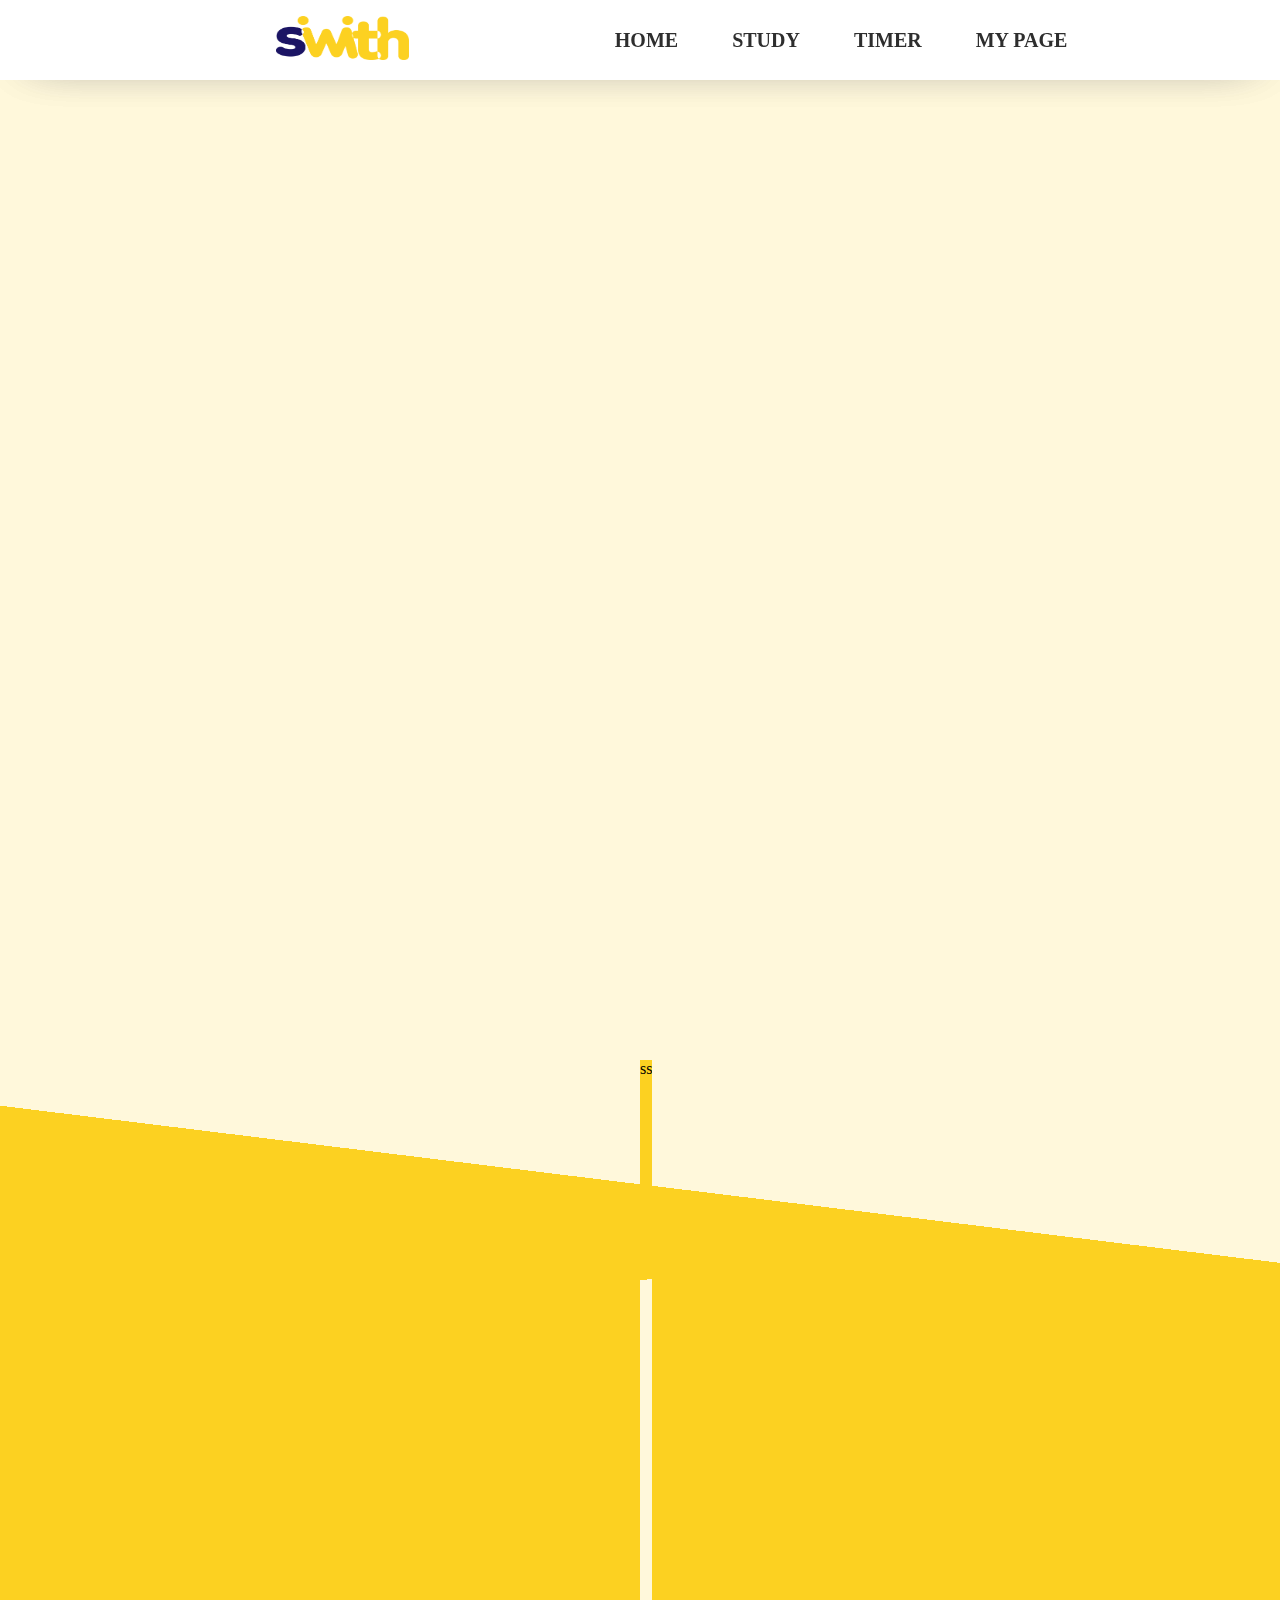
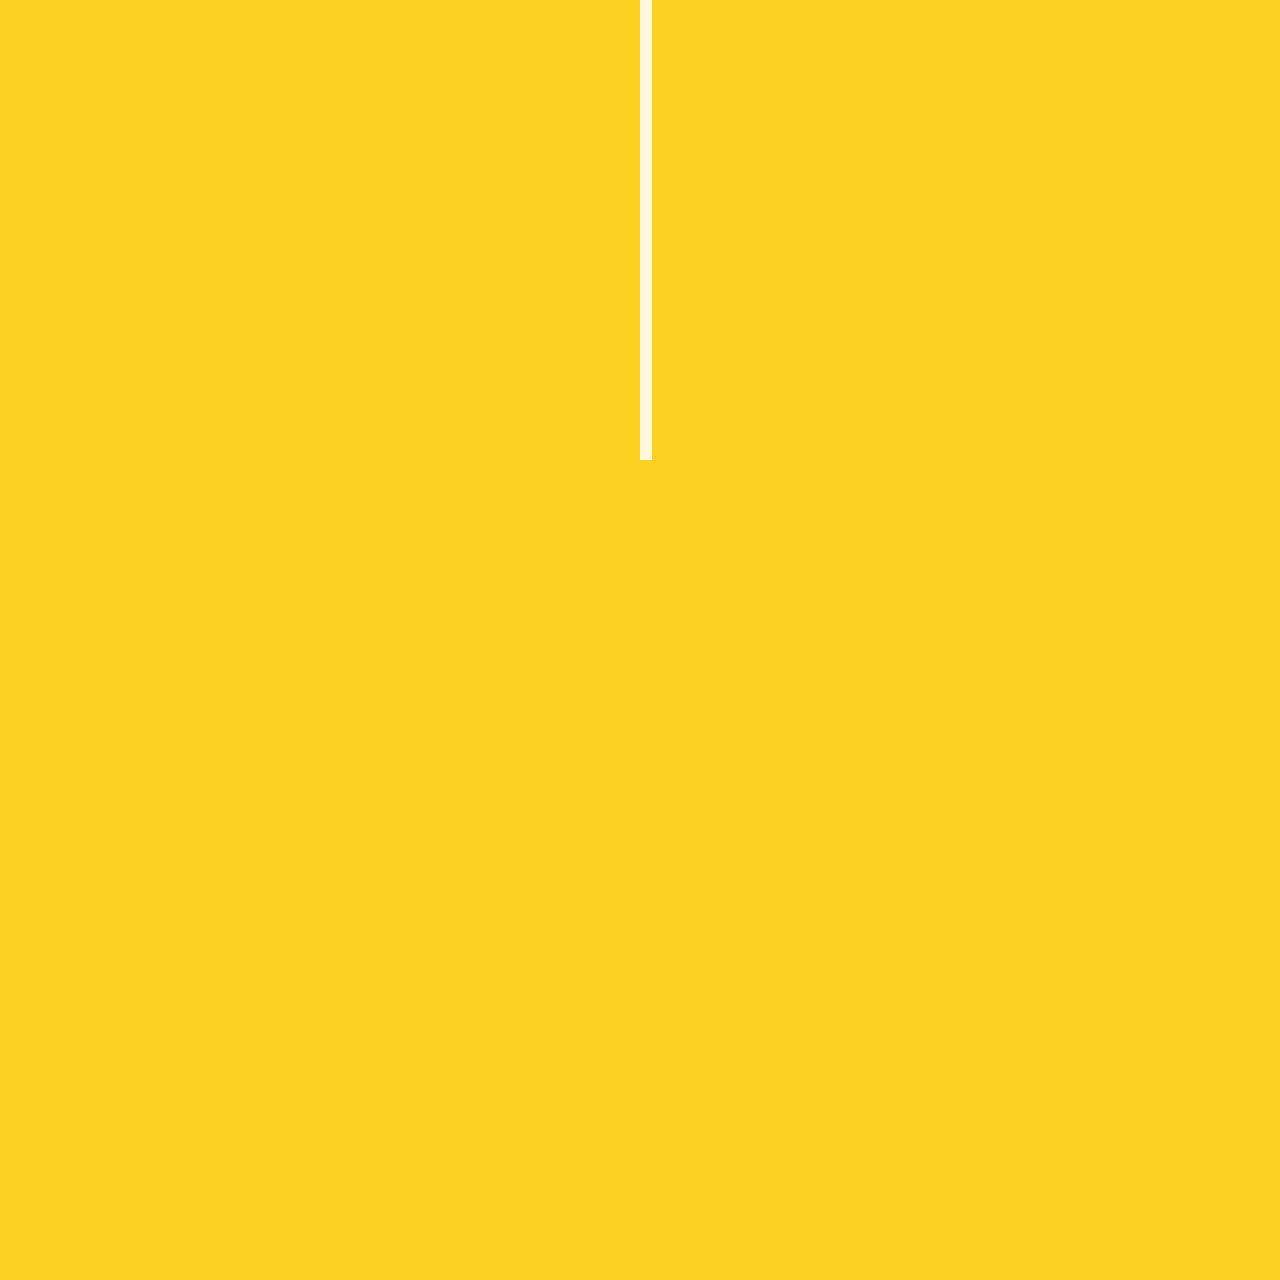
==== commit 304e0df6: "210427" ====
--- a/index.html
+++ b/index.html
@@ -18,7 +18,7 @@
         <header style="z-index: 3;">
             <a href="index.html">
                 <div id="logo" style="max-width: 1200px;">
-                    <img src="image/logo.png">
+                    <img src="image/logo_big.png">
                 </div>
             </a>
             <nav>
@@ -99,7 +99,8 @@
                                 <div id="container2" style="position: relative;">
                                     <p id="timer">timer</p>
                                     <p id="timerment">타이머를 통한<br>공부 시간 측정</p>
-                                    <p id="timerment2">내 공부시간을 파악하고 더욱 집중해 보세요!<br>과목별 측정과 공부 시간 통계를 통해<br> 나의 공부 습관을
+                                    <p id="timerment2">내 공부시간을 파악하고 더욱 집중해 보세요!<br>과목별 측정과 공부 시간 통계를 통해<br> 나의 공부
+                                        습관을
                                         파악할 수 있어요</p>
                                     <svg class="pulse3" viewBox="0 0 1024 1024" version="1.1"
                                         xmlns="http://www.w3.org/2000/svg" xmlns:xlink="http://www.w3.org/1999/xlink">
@@ -112,117 +113,4 @@
                         </main>
                     </body>
 
-</html>
-
-</html>
-=======
-<!DOCTYPE html>
-<html>
-
-<head>
-    <meta charset="utf-8">
-    <title>Swith</title>
-    <script src="index.js"></script>
-    <link rel="stylesheet" href="index.css" type="text/css">
-    <link rel="preconnect" href="https://fonts.gstatic.com">
-    <link href="https://fonts.googleapis.com/css2?family=Lato:wght@700&display=swap" rel="stylesheet">
-    <link href="https://fonts.googleapis.com/css2?family=Concert+One&display=swap" rel="stylesheet">
-    <link href="https://fonts.googleapis.com/css2?family=Fredoka+One&display=swap" rel="stylesheet">
-    <link href="https://fonts.googleapis.com/css2?family=Nunito:wght@900&display=swap" rel="stylesheet">
-</head>
-
-<body>
-    <main>
-        <header style="z-index: 3;">
-            <a href="index.html">
-                <div id="logo" style="max-width: 1200px;">
-                    <img src="image/logo.png">
-                </div>
-            </a>
-            <nav>
-                <ul>
-                    <li class="highlight"><a href="Login.html">MY PAGE</a></li>
-                    <li class="highlight"><a href="timer.html">TIMER</a></li>
-                    <li class="highlight"><a href="Vocabulary.html">STUDY</a></li>
-                    <li class="highlight"><a href="index.html">HOME</a></li>
-                </ul>
-            </nav>
-        </header>
-        <section style="position: relative;">
-            <div class="container">
-                <div class="ment">
-    <link href="https://cdn.rawgit.com/moonspam/NanumSquare/master/nanumsquare.css" rel="stylesheet">
-    <link href="https://unpkg.com/aos@2.3.1/dist/aos.css" rel="stylesheet">
-</head>
-
-<body>
-    <script src="https://unpkg.com/aos@2.3.1/dist/aos.js"></script>
-    <script>AOS.init();</script>
-    <main>
-        <header style="z-index: 3;">
-            <a href="index.html">
-                <div id="logo" style="max-width: 1200px;"> 
-                <img src="image/logo.png" style=" height: 44px; width: 109px;">
-                </div>
-                <nav>
-                    <ul>
-                        <li class="highlight"><a href="Login.html">MY PAGE</a></li>
-                        <li class="highlight"><a href="timer.html">TIMER</a></li>
-                        <li class="highlight"><a href="Vocabulary.html">STUDY</a></li>
-                        <li class="highlight"><a href="Index.html">HOME</a></li>
-                    </ul>
-                </nav>
-        </header>
-        <section>
-            <div class="container">
-                <div class="ment" style="position: absolute;"> 
-                    <h1 class="cssanimation sequence leFlyInBottom">
-                        s-</h1>
-                    <h2 class="cssanimation sequence leFlyInBottom" style="color: #fcd121;">with</h2>
-                    <h3 class="cssanimation sequence leFlyInBottom">study with me</h3>
-                </div>
-                <svg class="pulse" viewBox="0 0 1024 1024" version="1.1" xmlns="http://www.w3.org/2000/svg" xmlns:xlink="http://www.w3.org/1999/xlink">
-                    <circle id="Oval" cx="512" cy="512" r="512"></circle>
-                    <circle id="Oval" cx="512" cy="512" r="512"></circle>
-                    <circle id="Oval" cx="512" cy="512" r="512"></circle>
-                </svg>
-                <svg class="pulse2" viewBox="0 0 1024 1024" version="1.1" xmlns="http://www.w3.org/2000/svg" xmlns:xlink="http://www.w3.org/1999/xlink">
-                    <circle id="Oval" cx="512" cy="512" r="512"></circle>
-                    <circle id="Oval" cx="512" cy="512" r="512"></circle>
-                    <circle id="Oval" cx="512" cy="512" r="512"></circle>
-                </svg>
-                <a href="#container2" class="scroll-down">
-                <a href="#study" class="scroll-down">
-                    <div class="mouse">
-                        <span></span>
-                    </div>
-                    <div class="arrow">
-                        <span></span>
-                    </div>
-                </a>
-            </div>
-            <div id="container2" style="position: absolute ; top: 35%;">
-                ss
-                <p id="study">study</p>
-                <div id="stduy_image">
-                    <img src="">
-                </div>
-                <p id="studyment">보다 효율적인<br>단어 암기 시스템</p>
-                <p id="studyment2">단어장을 제작하고<br> 친구들에게 공유해보세요!<br>일일이 가려야 했던 단어장은 그만!<br> 이제는 클릭 한번으로 손쉽게 뜻을 가리세요</p>
-            </div>
-            <div id="container2" style="position: relative;">
-                <p id="timer">timer</p>
-                <p id="timerment">타이머를 통한<br>공부 시간 측정</p>
-                <p id="timerment2">내 공부시간을 파악하고 더욱 집중해 보세요!<br>과목별 측정과 공부 시간 통계를 통해<br> 나의 공부 습관을 파악할 수 있어요</p>
-                <svg class="pulse3" viewBox="0 0 1024 1024" version="1.1" xmlns="http://www.w3.org/2000/svg" xmlns:xlink="http://www.w3.org/1999/xlink">
-                    <circle id="Oval" cx="512" cy="512" r="512"></circle>
-                    <circle id="Oval" cx="512" cy="512" r="512"></circle>
-                    <circle id="Oval" cx="512" cy="512" r="512"></circle>
-                </svg>
-            </div>
-        </section>
-    </main>
-</body>
-
-</html>
-</html>
+</html>--- a/index.css
+++ b/index.css
@@ -1,4 +1,3 @@
-
 @import url(//fonts.googleapis.com/earlyaccess/notosanskr.css);
 @font-face {
   font-family: 'GmarketSansMedium';
@@ -46,11 +45,11 @@
     align-items: center;
   }
   
-  #logo {
+  #logo img {
     margin: 0 auto;
     margin-left: 190px;
     height: 44px;
-    width: 110px;
+    width: 133px;
   }
   
   ul {
@@ -988,994 +987,4 @@
         transform: rotate(45deg);
         animation: arrow-down 1s alternate infinite;
     }
-=======
-@import url(//fonts.googleapis.com/earlyaccess/notosanskr.css);
-@font-face {
-  font-family: 'GmarketSansMedium';
-  src: url('https://cdn.jsdelivr.net/gh/projectnoonnu/noonfonts_2001@1.1/GmarketSansMedium.woff') format('woff');
-  font-weight: normal;
-  font-style: normal;
-}
-@font-face {
-  font-family: 'ImcreSoojin';
-  src: url('https://cdn.jsdelivr.net/gh/projectnoonnu/noonfonts_20-04@2.3/ImcreSoojin.woff') format('woff');
-  font-weight: normal;
-  font-style: normal;
-}
-@font-face {
-  font-family: 'LotteMartDream';
-  font-style: normal;
-  font-weight: 300;
-  src: url('//cdn.jsdelivr.net/korean-webfonts/1/corps/lottemart/LotteMartDream/LotteMartDreamLight.woff2') format('woff2'), url('//cdn.jsdelivr.net/korean-webfonts/1/corps/lottemart/LotteMartDream/LotteMartDreamLight.woff') format('woff');
-}
-.lottemartdream * {
- font-family: 'LotteMartDream', sans-serif;
-}
-* {
-    box-sizing: border-box;
-    margin: 0 auto;
-  }
-  
-  nav {
-    max-width: 1200px;
-  }
-  
-  header {
-    position: fixed;
-    box-shadow: 2px 2px 50px -30px gray;
-    top: 0;
-    left: 0;
-    right: 0;
-    height: 80px;
-    padding: 1rem;
-    color: white;
-    background: white;
-    font-weight: bold;
-    display: flex;
-    justify-content: space-between;
-    align-items: center;
-  }
-  
-  #logo {
-    margin: 0 auto;
-    margin-left: 190px;
-    height: 44px;
-    width: 159px;
-  }
-  
-  ul {
-    margin-right: 100px;
-  }
-  
-  #main {
-    margin: 0px auto;
-    width: 100%;
-  }
-  
-  li {
-    list-style: none;
-    margin: auto;
-    float: right;
-    text-align: center;
-    margin-right: 27px;
-    margin-left: 27px;
-    font-size: 20px;
-  }
-  
-  a:link {
-    color: #2E2E2E;
-    text-decoration: none;
-  }
-  
-  a:visited {
-    color: #2E2E2E;
-    text-decoration: none;
-  }
-  
-  li:hover {
-    color: #000000;
-    text-decoration: none;
-    box-shadow: inset 0 -10px 0  #fcd121; 
-  }
-  
-  li:active {
-    color: #000000;
-    text-decoration: none;
-  }
-  
-  body {
-    -ms-overflow-style: none;
-    padding-top: 80px;
-    margin-top: 130px;
-    margin: 0px;
-    background: #ffffff;
-  }
-  
-  ::-webkit-scrollbar {
-    display: none;
-  }
-  
-  .box {
-    -ms-overflow-style: none;
-  }
-  
-  .box::-webkit-scrollbar {
-    display: none;
-  }
-  
-  h1 {
-    display: inline-block;
-    font-family: 'Nunito', sans-serif;
-    font-size: 300px;
-    color: #0f0071;
-    margin-top: 250px;
-    line-height: 230px;
-    letter-spacing: -4px;
-  }
-  
-  h2 {
-    display: inline;
-    font-family: 'Nunito', sans-serif;
-    font-size: 300px;
-    color: #0f0071;
-    margin-top: 250px;
-    line-height: 230px;
-    letter-spacing: -4px;
-  }
-  
-  h3 {
-    letter-spacing: -4px;
-    font-size: 45px;
-    color: #0f0071;
-    text-align: center;
-    font-family: 'Lato', sans-serif;
-    letter-spacing: 2px;
-  }
-  
-  .cssanimation,
-  .cssanimation span {
-    animation-duration: 1s;
-    animation-fill-mode: both;
-  }
-  
-  .cssanimation span {
-    display: inline-block
-  }
-  
-  .leFlyInBottom span {
-    animation-name: leFlyInBottom
-  }
-  
-  @keyframes leFlyInBottom {
-    0% {
-        transform: translate(0px, 80px);
-        opacity: 0
-    }
-  
-    50% {
-        transform: translate(10px, -50px);
-        animation-timing-function: ease-in-out
-    }
-  }
-  
-  p {
-    font-size: 45px;
-    color: #0f0071;
-    text-align: center;
-    font-family: 'Lato', sans-serif;
-  }
-  section {
-    height: 2800px;
-    background: linear-gradient(-173deg, #fff8db, #fff8db 40%, #fcd121 40%, #fcd121);
-  }
-  .container {
-    overflow-x: hidden;
-    position: relative;
-    z-index: 0;
-    display: flex;
-    justify-content: center;
-    min-height: 200vh;
-  }
-
-  .pulse {
-    position: absolute;
-    top: 0%;
-    right: 0%;
-    float: right;
-    transform: translate(45%, -40%);
-    max-width: 50rem;
-  }
-  
-  .pulse2 {
-    position: absolute;
-    top: 0%;
-    left: 0%;
-    transform: translate(-30%, 70%);
-    max-width: 55rem;
-  }
-  
-  .pulse3 {
-    overflow-x: hidden;
-    position: absolute;
-    top: 0%;
-    left: 0%;
-    transform: translate(167%, 60%);
-    max-width: 55rem;
-  }
-  
-  circle {
-    fill: #fcd121;
-    transform: scale(0);
-    opacity: 0;
-    transform-origin: 50% 50%;
-    animation: pulse 3s cubic-bezier(.5, .5, 0, 1);
-    animation-iteration-count: infinite;
-  }
-  
-  circle:nth-child(2) {
-    fill: #0f0071;
-    animation: pulse 3s 0.75s cubic-bezier(.5, .5, 0, 1);
-    animation-iteration-count: infinite;
-  }
-  
-  circle:nth-child(3) {
-    fill: #fff8db;
-    animation: pulse 3s 1.5s cubic-bezier(.5, .5, 0, 1);
-    animation-iteration-count: infinite;
-  }
-  
-  .pulse2 circle {
-    fill: #0f0071;
-    transform: scale(0);
-    opacity: 0;
-    transform-origin: 50% 50%;
-    animation: pulse 3s cubic-bezier(.5, .5, 0, 1);
-    animation-iteration-count: infinite;
-  }
-  
-  .pulse2 circle:nth-child(2) {
-    fill: #fff8db;
-    animation: pulse 3s 0.75s cubic-bezier(.5, .5, 0, 1);
-    animation-iteration-count: infinite;
-  }
-  
-  .pulse2 circle:nth-child(3) {
-    fill: #fcd121;
-    animation: pulse 3s 1.5s cubic-bezier(.5, .5, 0, 1);
-    animation-iteration-count: infinite;
-  }
-  
-  #container2 {
-    background: linear-gradient(173deg, #fcd121, #fcd121 22%, #fff8db 22%, #fff8db);
-  }
-   
-  #container2 {
-    overflow-y: hidden;
-    overflow-x: hidden;
-    height: 1000px;
-  }
-  @mixin center-v () {
-    position: fixed;
-    top: 0;
-    bottom: 0;
-    margin: auto;
-  }
-  #study {
-    float: right;
-    font-size: 150px;
-    position: absolute;
-    top: 1010px;
-    right: 30px;
-    transform: rotate(6.5deg);
-    font-family: 'Nunito', sans-serif;
-    color: #fcd121;
-  }
-  study--primary {
-      @include center-v;
-      right: 20px;
-    }
-  #timer {
-    float: left;
-    font-size: 150px;
-    position: absolute;
-    top: 90px;
-    left: 30px;
-    transform: rotate(-6.5deg);
-    font-family: 'Nunito', sans-serif;
-    color: #fff8db;
-  }
-  #studyment {
-    float: right;
-    font-size: 60px;
-    position: absolute;
-    color: white;
-    top: 1410px;
-    right: 80px;
-    line-height: 70px;
-    text-align: right;
-    font-weight: 700;
-    font-family: 'LotteMartDream', sans-serif;
-    /*font-family: 'ImcreSoojin';
-    font-family: 'NanumSquare', sans-serif !important;*/
-  }
-  #studyment2 {
-    float: right;
-    font-size: 25px;
-    position: absolute;
-    color: white;
-    bottom: 200px;
-    right: 80px;
-    line-height: 40px;
-    text-align: right;
-    font-family: 'LotteMartDream', sans-serif;
-    /*font-family: 'ImcreSoojin';
-    font-family: 'NanumSquare', sans-serif !important;*/
-  }
-  #timerment {
-    float: left;
-    font-size: 60px;
-    position: absolute;
-    color: #0f0071;
-    top: 450px;
-    left: 60px;
-    line-height: 70px;
-    text-align: left;
-    font-weight: 700;
-    font-family: 'LotteMartDream', sans-serif;
-    /*font-family: 'ImcreSoojin';
-    font-family: 'NanumSquare', sans-serif !important;*/
-  }
-  #timerment2 {
-    float: left;
-    font-size: 25px;
-    position: absolute;
-    color: #0f0071;
-    top: 610px;
-    left: 60px;
-    line-height: 40px;
-    text-align: left;
-    font-family: 'LotteMartDream', sans-serif;
-    /*font-family: 'ImcreSoojin';
-    font-family: 'NanumSquare', sans-serif !important;*/
-  }
-  
-  @keyframes pulse {
-  
-    25% {
-        opacity: 0.8;
-    }
-  
-    100% {
-        transform: scale(1);
-    }
-  
-  }
-  
-  .scroll-down {
-    position: absolute;
-    bottom: 5rem;
-    transform: translateX(-10%);
-    transform: translateY(-1000%);
-    flex-direction: column;
-    align-items: center;
-  }
-  
-  .mouse {
-    width: 3.0rem;
-    height: 5rem;
-    border: 2px solid #0f0071;
-    border-radius: 2rem;
-    margin-bottom: .5rem;
-    display: flex;
-  }
-  
-  .mouse span {
-    width: 1rem;
-    height: 1rem;
-    background-color: #0f0071;
-    display: block;
-    border-radius: 50%;
-    margin: auto;
-    animation: move-wheel 1s linear infinite;
-  }
-  
-  .arrow span {
-    display: block;
-    width: 1rem;
-    height: 1rem;
-    border: 2px solid transparent;
-    border-right: 2px solid #0f0071;
-    border-right-color: #0f0071;
-    border-bottom-color: #0f0071;
-    transform: rotate(45deg);
-    animation: arrow-down 2s alternate infinite;
-  }
-  
-  @keyframes move-wheel {
-    0% {
-        opacity: 0;
-        transform: translateY(-1rem);
-    }
-  
-    100% {
-        opacity: 1;
-        transform: translateY(1rem);
-    }
-  }
-  
-  @keyframes arrow-down {
-    0% {
-        opacity: 0;
-        transform: translateY(-1rem);
-    }
-  
-    25% {
-        opacity: .25;
-    }
-  
-    50% {
-        opacity: .5;
-    }
-  
-    75% {
-        opacity: .75;
-    }
-  
-    100% {
-        opacity: 1;
-    }
-  }
- 
-
-  @media (min-width:2000px){
-    * {
-      box-sizing: border-box;
-      margin: 0 auto;
-      margin-bottom: 0px;
-    }
-    
-    nav {
-      max-width: 1200px;
-    }
-    
-    header {
-      position: fixed;
-      box-shadow: 2px 2px 50px -30px gray;
-      top: 0;
-      left: 0;
-      right: 0;
-      height: 80px;
-      padding: 1rem;
-      color: white;
-      background: white;
-      font-weight: bold;
-      display: flex;
-      justify-content: space-between;
-      align-items: center;
-    }
-    
-    #logo {
-      margin: 0 auto;
-      margin-left: 190px;
-      height: 44px;
-      width: 159px;
-      background-image: url("image/logo.png");
-    }
-    
-    ul {
-      margin-right: 100px;
-    }
-    
-    #main {
-      margin: 0px auto;
-      width: 100%;
-    }
-    
-    li {
-      list-style: none;
-      margin: auto;
-      float: right;
-      text-align: center;
-      margin-right: 27px;
-      margin-left: 27px;
-      font-size: 20px;
-    }
-    
-    a:link {
-      color: #2E2E2E;
-      text-decoration: none;
-    }
-    
-    a:visited {
-      color: #2E2E2E;
-      text-decoration: none;
-    }
-    
-    li:hover {
-      color: #000000;
-      text-decoration: none;
-      box-shadow: inset 0 -10px 0  #fcd121; 
-    }
-    
-    li:active {
-      color: #000000;
-      text-decoration: none;
-    }
-    
-    body {
-      -ms-overflow-style: none;
-      padding-top: 80px;
-      margin-top: 130px;
-      margin: 0px;
-      background: #ffffff;
-    }
-    
-    ::-webkit-scrollbar {
-      display: none;
-    }
-    
-    .box {
-      -ms-overflow-style: none;
-    }
-    
-    .box::-webkit-scrollbar {
-      display: none;
-    }
-    
-    h1 {
-      display: inline-block;
-      font-family: 'Nunito', sans-serif;
-      font-size: 500px;
-      color: #0f0071;
-      ;
-      margin-top: 450px;
-      line-height: 300px;
-      letter-spacing: -4px;
-    }
-    
-    h2 {
-      display: inline;
-      font-family: 'Nunito', sans-serif;
-      font-size: 500px;
-      color: #0f0071;
-      ;
-      margin-top: 450px;
-      line-height: 300px;
-      letter-spacing: -4px;
-    }
-    
-    h3 {
-      letter-spacing: -4px;
-      font-size: 100px;
-      color: #0f0071;
-      text-align: center;
-      font-family: 'Lato', sans-serif;
-      letter-spacing: 2px;
-    }
-    
-    .cssanimation,
-    .cssanimation span {
-      animation-duration: 1s;
-      animation-fill-mode: both;
-    }
-    
-    .cssanimation span {
-      display: inline-block
-    }
-    
-    .leFlyInBottom span {
-      animation-name: leFlyInBottom
-    }
-    
-    @keyframes leFlyInBottom {
-      0% {
-          transform: translate(0px, 80px);
-          opacity: 0
-      }
-    
-      50% {
-          transform: translate(10px, -50px);
-          animation-timing-function: ease-in-out
-      }
-    }
-    
-    p {
-      font-size: 45px;
-      color: #0f0071;
-      text-align: center;
-      font-family: 'Lato', sans-serif;
-    }   
-    section {
-      height: 3000px;
-      background: linear-gradient(-173deg, #fff8db, #fff8db 51%, #fcd121 51%, #fcd121);
-    }
-    .container {
-      overflow-x: hidden;
-      position: relative;
-      z-index: 0;
-      display: flex;
-      justify-content: center;
-      min-height: 100vh;
-    }
-    
-    .pulse {
-      z-index: -1;
-      position: absolute;
-      top: 0%;
-      right: 0%;
-      float: right;
-      transform: translate(45%, -40%);
-      max-width: 65rem;
-    }
-    
-    .pulse2 {
-      z-index: -1;
-      position: absolute;
-      top: 0%;
-      left: 0%;
-      transform: translate(-30%, 70%);
-      max-width:70rem;
-    }
-
-    
-    
-    circle {
-      fill: #fcd121;
-      transform: scale(0);
-      opacity: 0;
-      transform-origin: 50% 0%;
-      animation: pulse 3s cubic-bezier(.5, .5, 0, 1);
-      animation-iteration-count: infinite;
-    }
-    
-    circle:nth-child(2) {
-      fill: #0f0071;
-      animation: pulse 3s 0.75s cubic-bezier(.5, .5, 0, 1);
-      animation-iteration-count: infinite;
-    }
-    
-    circle:nth-child(3) {
-      fill: #fff8db;
-      animation: pulse 3s 1.5s cubic-bezier(.5, .5, 0, 1);
-      animation-iteration-count: infinite;
-    }
-    
-    .pulse2 circle {
-      fill: #0f0071;
-      transform: scale(0);
-      opacity: 0;
-      transform-origin: 50% 50%;
-      animation: pulse 3s cubic-bezier(.5, .5, 0, 1);
-      animation-iteration-count: infinite;
-    }
-    
-    .pulse2 circle:nth-child(2) {
-      fill: #fff8db;
-      animation: pulse 3s 0.75s cubic-bezier(.5, .5, 0, 1);
-      animation-iteration-count: infinite;
-    }
-    
-    .pulse2 circle:nth-child(3) {
-      fill: #fcd121;
-      animation: pulse 3s 1.5s cubic-bezier(.5, .5, 0, 1);
-      animation-iteration-count: infinite;
-    }
-
-     
-  #container2 {
-    background: linear-gradient(173deg, #fcd121, #fcd121 22%, #fff8db 22%, #fff8db);
-  }
-   
-  #container2 {
-    overflow-y: hidden;
-    overflow-x: hidden;
-    height: 1000px;
-  }
-  @mixin center-v () {
-    position: fixed;
-    top: 0;
-    bottom: 0;
-    margin: auto;
-  }
-  #study {
-    float: right;
-    font-size: 150px;
-    position: absolute;
-    top: 1010px;
-    right: 30px;
-    transform: rotate(6.5deg);
-    font-family: 'Nunito', sans-serif;
-    color: #fcd121;
-  }
-  study--primary {
-      @include center-v;
-      right: 20px;
-    }
-  #timer {
-    float: left;
-    font-size: 150px;
-    position: absolute;
-    top: 90px;
-    left: 30px;
-    transform: rotate(-6.5deg);
-    font-family: 'Nunito', sans-serif;
-    color: #fff8db;
-  }
-  #studyment {
-    float: right;
-    font-size: 60px;
-    position: absolute;
-    color: white;
-    top: 1410px;
-    right: 80px;
-    line-height: 70px;
-    text-align: right;
-    font-weight: 700;
-    font-family: 'LotteMartDream', sans-serif;
-    /*font-family: 'ImcreSoojin';
-    font-family: 'NanumSquare', sans-serif !important;*/
-  }
-  #studyment2 {
-    float: right;
-    font-size: 25px;
-    position: absolute;
-    color: white;
-    bottom: 200px;
-    right: 80px;
-    line-height: 40px;
-    text-align: right;
-    font-family: 'LotteMartDream', sans-serif;
-    /*font-family: 'ImcreSoojin';
-    font-family: 'NanumSquare', sans-serif !important;*/
-  }
-  #timerment {
-    float: left;
-    font-size: 60px;
-    position: absolute;
-    color: #0f0071;
-    top: 450px;
-    left: 60px;
-    line-height: 70px;
-    text-align: left;
-    font-weight: 700;
-    font-family: 'LotteMartDream', sans-serif;
-    /*font-family: 'ImcreSoojin';
-    font-family: 'NanumSquare', sans-serif !important;*/
-  }
-  #timerment2 {
-    float: left;
-    font-size: 25px;
-    position: absolute;
-    color: #0f0071;
-    top: 610px;
-    left: 60px;
-    line-height: 40px;
-    text-align: left;
-    font-family: 'LotteMartDream', sans-serif;
-    /*font-family: 'ImcreSoojin';
-    font-family: 'NanumSquare', sans-serif !important;*/
-  }
-  
-    
-    @keyframes pulse {
-    
-      25% {
-          opacity: 0.8;
-      }
-    
-      100% {
-          transform: scale(1);
-      }
-    
-    }
-    
-    .scroll-down {
-      position: absolute;
-      bottom: 5rem;
-      transform: translateX(-10%);
-      transform: translateY(-150%);
-      flex-direction: column;
-      align-items: center;
-    }
-    
-    .mouse {
-      width: 4.5rem;
-      height: 7rem;
-      border: 2px solid #0f0071;
-      border-radius: 2rem;
-      margin-bottom: .5rem;
-      display: flex;
-    }
-    
-    .mouse span {
-      width: 1rem;
-      height: 1rem;
-      background-color: #0f0071;
-      display: block;
-      border-radius: 50%;
-      margin: auto;
-      animation: move-wheel 1s linear infinite;
-    }
-    
-    .arrow span {
-      display: block;
-      width: 1rem;
-      height: 1rem;
-      border: 2px solid transparent;
-      border-right: 2px solid #0f0071;
-      border-right-color: #0f0071;
-      border-bottom-color: #0f0071;
-      transform: rotate(45deg);
-      animation: arrow-down 2s alternate infinite;
-    }
-    
-    @keyframes move-wheel {
-      0% {
-          opacity: 0;
-          transform: translateY(-1rem);
-      }
-    
-      100% {
-          opacity: 1;
-          transform: translateY(1rem);
-      }
-    }
-    
-    @keyframes arrow-down {
-      0% {
-          opacity: 0;
-          transform: translateY(-1rem);
-      }
-    
-      25% {
-          opacity: .25;
-      }
-    
-      50% {
-          opacity: .5;
-      }
-    
-      75% {
-          opacity: .75;
-      }
-    
-      100% {
-          opacity: 1;
-      }
-    }
-    
-    #container2 {
-      border: 1px solid red;
-      width: 100%;
-      height: 1000px;
-    }
-  }
-
-
-
-
-  /* 화면 너비 0 ~ 1200px */
-  @media (max-width: 1220px) {
-    * {
-        box-sizing: border-box;
-        margin: 0 auto;
-        margin-bottom: 0px;
-        max-width: 1200px;
-    }
-  
-    li {
-        font-size: 14px;
-    }
-  }
-  
-  /* 화면 너비 0 ~ 768px */
-  @media (max-width: 768px) {
-    * {
-        box-sizing: border-box;
-        margin: 0 auto;
-        margin-bottom: 0px;
-        max-width: 750px;
-    }
-  
-    li {
-        font-size: 14px;
-    }
-  
-    .scroll-down {
-        position: absolute;
-        bottom: 5rem;
-        transform: translateX(-10%);
-        transform: translateY(-1500%);
-        flex-direction: column;
-        align-items: center;
-    }
-  
-    .mouse {
-        width: 2.5rem;
-        height: 5rem;
-        border: 2px solid #0f0071;
-        border-radius: 2rem;
-        margin-bottom: .5rem;
-        display: flex;
-    }
-  
-    .mouse span {
-        width: 1rem;
-        height: 1rem;
-        background-color: #0f0071;
-        display: block;
-        border-radius: 50%;
-        margin: auto;
-        animation: move-wheel 1s linear infinite;
-    }
-  
-    .arrow span {
-        display: block;
-        width: 1rem;
-        height: 1rem;
-        border: 2px solid transparent;
-        border-right: 2px solid #0f0071;
-        border-right-color: #0f0071;
-        border-bottom-color: #0f0071;
-        transform: rotate(45deg);
-        animation: arrow-down 1s alternate infinite;
-    }
-  }
-  
-  /* 화면 너비 0 ~ 480px */
-  @media (max-width: 480px) {
-    * {
-        box-sizing: border-box;
-        margin: 0 auto;
-        margin-bottom: 0px;
-        max-width: 40px;
-    }
-  
-    header {
-        height: 133px;
-    }
-  
-    li {
-        font-size: 14px;
-    }
-  
-    .scroll-down {
-        position: absolute;
-        bottom: 5rem;
-        transform: translateX(-10%);
-        transform: translateY(-2000%);
-        flex-direction: column;
-        align-items: center;
-    }
-  
-    .mouse {
-        width: 2.5rem;
-        height: 5rem;
-        border: 2px solid #0f0071;
-        border-radius: 2rem;
-        margin-bottom: .5rem;
-        display: flex;
-    }
-  
-    .mouse span {
-        width: 1rem;
-        height: 1rem;
-        background-color: #0f0071;
-        display: block;
-        border-radius: 50%;
-        margin: auto;
-        animation: move-wheel 1s linear infinite;
-    }
-  
-    .arrow span {
-        display: block;
-        width: 1rem;
-        height: 1rem;
-        border: 2px solid transparent;
-        border-right: 2px solid #0f0071;
-        border-right-color: #0f0071;
-        border-bottom-color: #0f0071;
-        transform: rotate(45deg);
-        animation: arrow-down 1s alternate infinite;
-    }
   }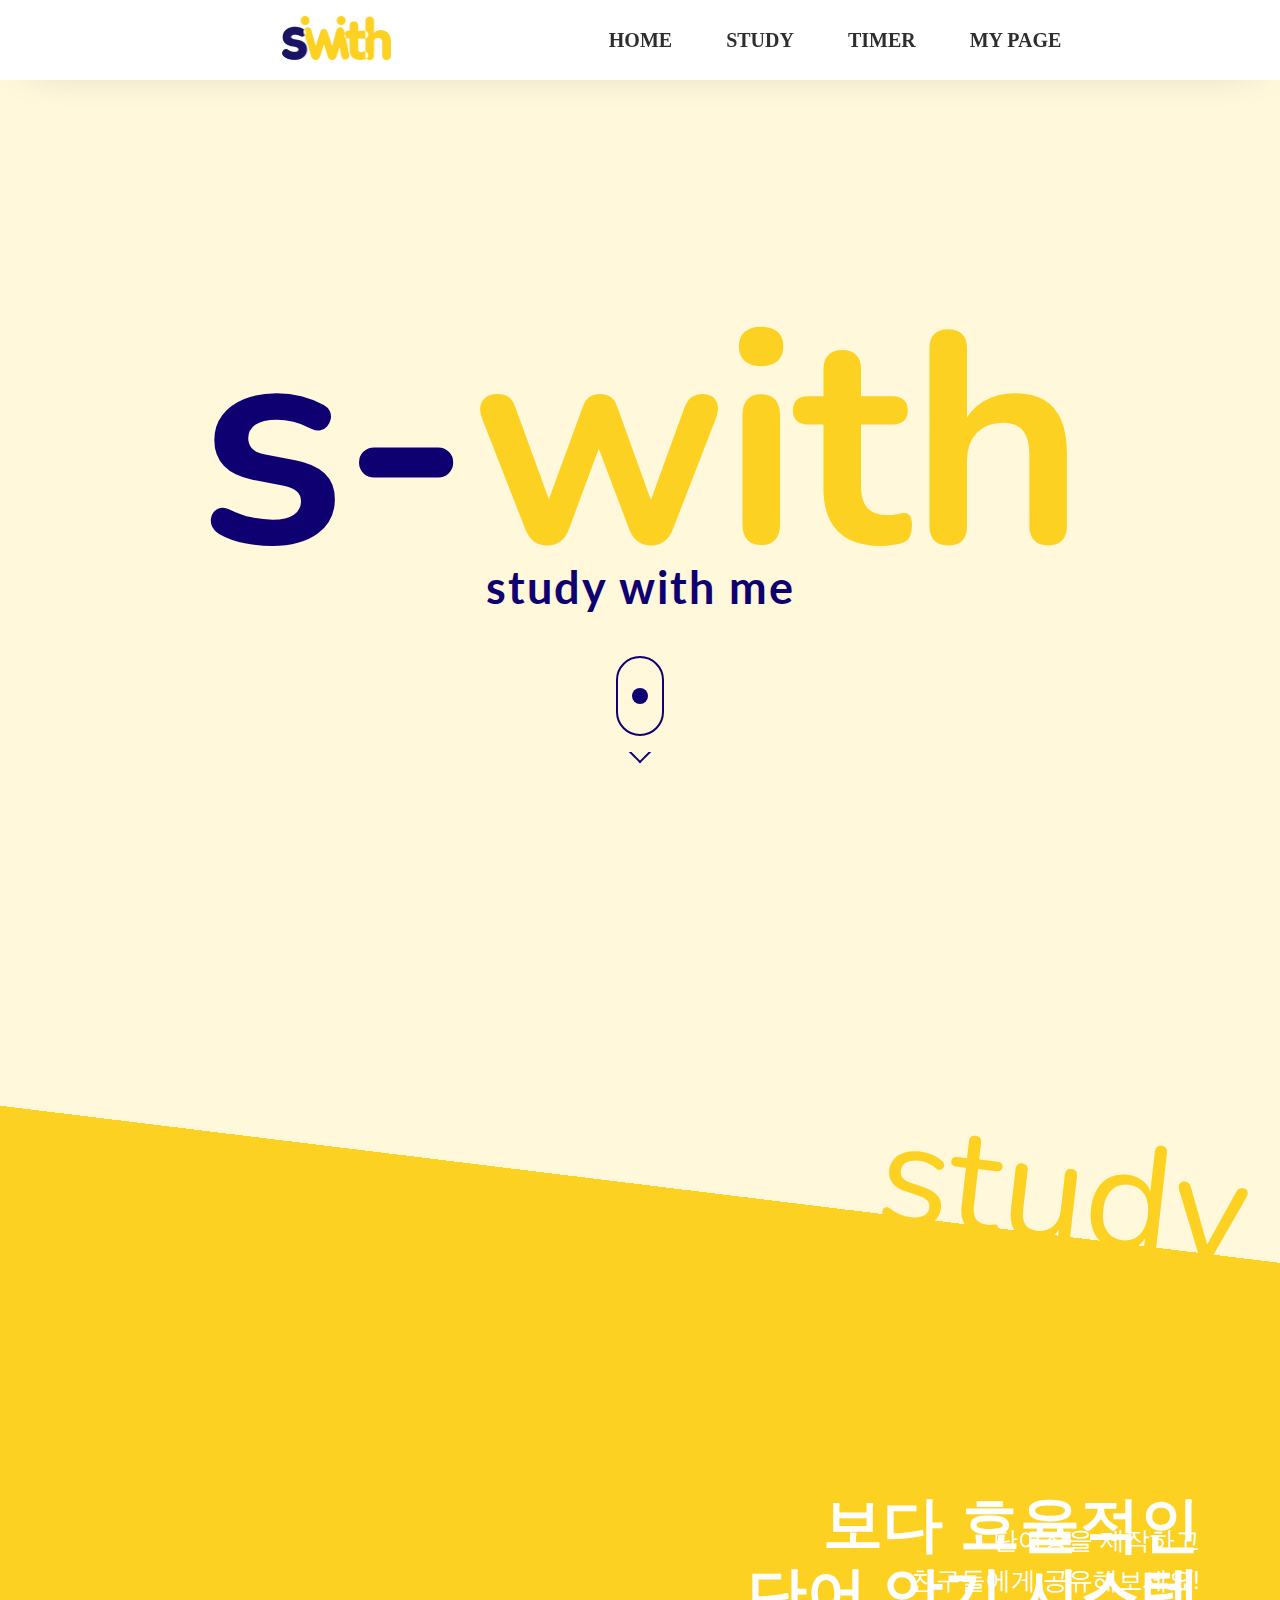
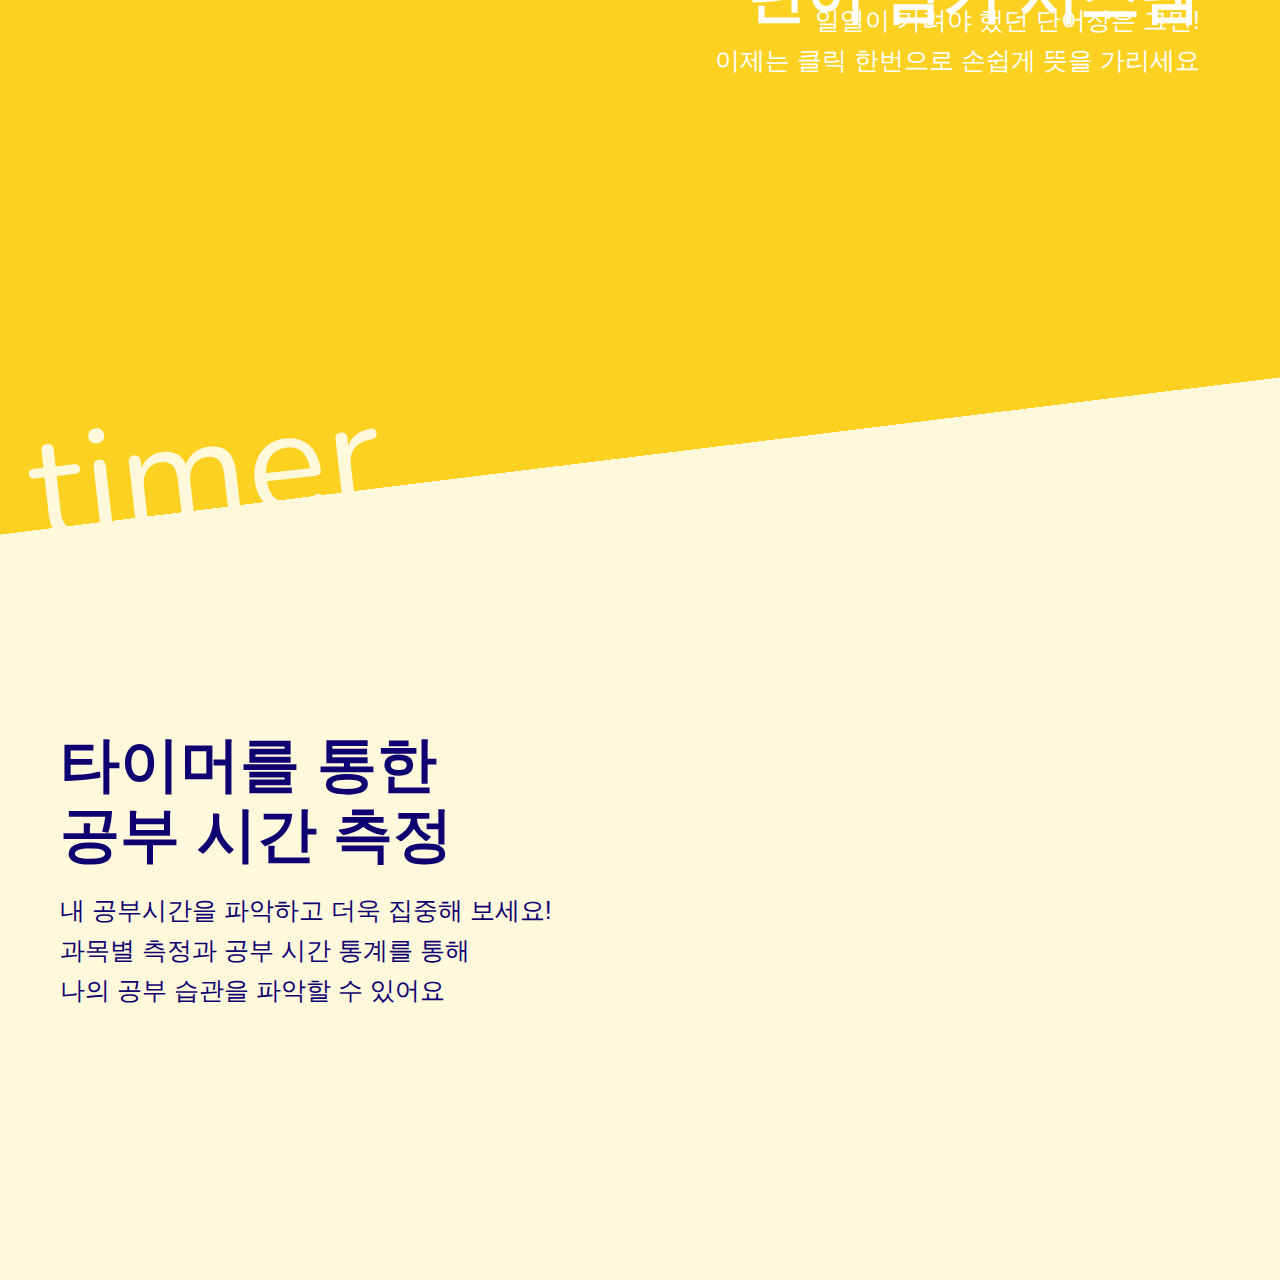
==== commit 9490e994: "Merge pull request #6 from MoonJinjin/main" ====
--- a/index.html
+++ b/index.html
@@ -17,100 +17,63 @@
     <main>
         <header style="z-index: 3;">
             <a href="index.html">
-                <div id="logo" style="max-width: 1200px;">
-                    <img src="image/logo_big.png">
+                <div id="logo" style="max-width: 1200px;"></div>
+                <div id="logo" style="max-width: 1200px;"> 
+                <img src="image/logo.png" style=" height: 44px; width: 109px;">
                 </div>
-            </a>
-            <nav>
-                <ul>
-                    <li class="highlight"><a href="Login.html">MY PAGE</a></li>
-                    <li class="highlight"><a href="timer.html">TIMER</a></li>
-                    <li class="highlight"><a href="Vocabulary.html">STUDY</a></li>
-                    <li class="highlight"><a href="index.html">HOME</a></li>
-                </ul>
-            </nav>
+                <nav>
+                    <ul>
+                        <li class="highlight"><a href="Login.html">MY PAGE</a></li>
+                        <li class="highlight"><a href="timer.html">TIMER</a></li>
+                        <li class="highlight"><a href="Vocabulary.html">STUDY</a></li>
+                        <li class="highlight"><a href="Index.html">HOME</a></li>
+                    </ul>
+                </nav>
         </header>
-        <section style="position: relative;">
+        <section>
             <div class="container">
-                <div class="ment">
-                    <link href="https://cdn.rawgit.com/moonspam/NanumSquare/master/nanumsquare.css" rel="stylesheet">
-                    <link href="https://unpkg.com/aos@2.3.1/dist/aos.css" rel="stylesheet">
-                    </head>
-
-                    <body>
-                        <script src="https://unpkg.com/aos@2.3.1/dist/aos.js"></script>
-                        <script>AOS.init();</script>
-                        <main>
-                            <header style="z-index: 3;">
-                                <a href="index.html">
-                                    <div id="logo" style="max-width: 1200px;">
-                                        <img src="image/logo.png" style=" height: 44px; width: 109px;">
-                                    </div>
-                                    <nav>
-                                        <ul>
-                                            <li class="highlight"><a href="Login.html">MY PAGE</a></li>
-                                            <li class="highlight"><a href="timer.html">TIMER</a></li>
-                                            <li class="highlight"><a href="Vocabulary.html">STUDY</a></li>
-                                            <li class="highlight"><a href="Index.html">HOME</a></li>
-                                        </ul>
-                                    </nav>
-                            </header>
-                            <section>
-                                <div class="container">
-                                    <div class="ment" style="position: absolute;">
-                                        <h1 class="cssanimation sequence leFlyInBottom">
-                                            s-</h1>
-                                        <h2 class="cssanimation sequence leFlyInBottom" style="color: #fcd121;">with
-                                        </h2>
-                                        <h3 class="cssanimation sequence leFlyInBottom">study with me</h3>
-                                    </div>
-                                    <svg class="pulse" viewBox="0 0 1024 1024" version="1.1"
-                                        xmlns="http://www.w3.org/2000/svg" xmlns:xlink="http://www.w3.org/1999/xlink">
-                                        <circle id="Oval" cx="512" cy="512" r="512"></circle>
-                                        <circle id="Oval" cx="512" cy="512" r="512"></circle>
-                                        <circle id="Oval" cx="512" cy="512" r="512"></circle>
-                                    </svg>
-                                    <svg class="pulse2" viewBox="0 0 1024 1024" version="1.1"
-                                        xmlns="http://www.w3.org/2000/svg" xmlns:xlink="http://www.w3.org/1999/xlink">
-                                        <circle id="Oval" cx="512" cy="512" r="512"></circle>
-                                        <circle id="Oval" cx="512" cy="512" r="512"></circle>
-                                        <circle id="Oval" cx="512" cy="512" r="512"></circle>
-                                    </svg>
-                                    <a href="#container2" class="scroll-down">
-                                        <a href="#study" class="scroll-down">
-                                            <div class="mouse">
-                                                <span></span>
-                                            </div>
-                                            <div class="arrow">
-                                                <span></span>
-                                            </div>
-                                        </a>
-                                </div>
-                                <div id="container2" style="position: absolute ; top: 35%;">
-                                    ss
-                                    <p id="study">study</p>
-                                    <div id="stduy_image">
-                                        <img src="">
-                                    </div>
-                                    <p id="studyment">보다 효율적인<br>단어 암기 시스템</p>
-                                    <p id="studyment2">단어장을 제작하고<br> 친구들에게 공유해보세요!<br>일일이 가려야 했던 단어장은 그만!<br> 이제는 클릭
-                                        한번으로 손쉽게 뜻을 가리세요</p>
-                                </div>
-                                <div id="container2" style="position: relative;">
-                                    <p id="timer">timer</p>
-                                    <p id="timerment">타이머를 통한<br>공부 시간 측정</p>
-                                    <p id="timerment2">내 공부시간을 파악하고 더욱 집중해 보세요!<br>과목별 측정과 공부 시간 통계를 통해<br> 나의 공부
-                                        습관을
-                                        파악할 수 있어요</p>
-                                    <svg class="pulse3" viewBox="0 0 1024 1024" version="1.1"
-                                        xmlns="http://www.w3.org/2000/svg" xmlns:xlink="http://www.w3.org/1999/xlink">
-                                        <circle id="Oval" cx="512" cy="512" r="512"></circle>
-                                        <circle id="Oval" cx="512" cy="512" r="512"></circle>
-                                        <circle id="Oval" cx="512" cy="512" r="512"></circle>
-                                    </svg>
-                                </div>
-                            </section>
-                        </main>
-                    </body>
-
+                <div class="ment" style="position: absolute;"> 
+                    <h1 class="cssanimation sequence leFlyInBottom">
+                        s-</h1>
+                    <h2 class="cssanimation sequence leFlyInBottom" style="color: #fcd121;">with</h2>
+                    <h3 class="cssanimation sequence leFlyInBottom">study with me</h3>
+                </div>
+                <svg class="pulse" viewBox="0 0 1024 1024" version="1.1" xmlns="http://www.w3.org/2000/svg" xmlns:xlink="http://www.w3.org/1999/xlink">
+                    <circle id="Oval" cx="512" cy="512" r="512"></circle>
+                    <circle id="Oval" cx="512" cy="512" r="512"></circle>
+                    <circle id="Oval" cx="512" cy="512" r="512"></circle>
+                </svg>
+                <svg class="pulse2" viewBox="0 0 1024 1024" version="1.1" xmlns="http://www.w3.org/2000/svg" xmlns:xlink="http://www.w3.org/1999/xlink">
+                    <circle id="Oval" cx="512" cy="512" r="512"></circle>
+                    <circle id="Oval" cx="512" cy="512" r="512"></circle>
+                    <circle id="Oval" cx="512" cy="512" r="512"></circle>
+                </svg>
+                <a href="#study" class="scroll-down">
+                    <div class="mouse">
+                        <span></span>
+                    </div>
+                    <div class="arrow">
+                        <span></span>
+                    </div>
+                </a>
+                <p id="study">study</p>
+                <div id="stduy_image">
+                    <img src="">
+                </div>
+                <p id="studyment">보다 효율적인<br>단어 암기 시스템</p>
+                <p id="studyment2">단어장을 제작하고<br> 친구들에게 공유해보세요!<br>일일이 가려야 했던 단어장은 그만!<br> 이제는 클릭 한번으로 손쉽게 뜻을 가리세요</p>
+            </div>
+            <div id="container2" style="position: relative;">
+                <p id="timer">timer</p>
+                <p id="timerment">타이머를 통한<br>공부 시간 측정</p>
+                <p id="timerment2">내 공부시간을 파악하고 더욱 집중해 보세요!<br>과목별 측정과 공부 시간 통계를 통해<br> 나의 공부 습관을 파악할 수 있어요</p>
+                <svg class="pulse3" viewBox="0 0 1024 1024" version="1.1" xmlns="http://www.w3.org/2000/svg" xmlns:xlink="http://www.w3.org/1999/xlink">
+                    <circle id="Oval" cx="512" cy="512" r="512"></circle>
+                    <circle id="Oval" cx="512" cy="512" r="512"></circle>
+                    <circle id="Oval" cx="512" cy="512" r="512"></circle>
+                </svg>
+            </div>
+        </section>
+    </main>
+</body>
 </html>